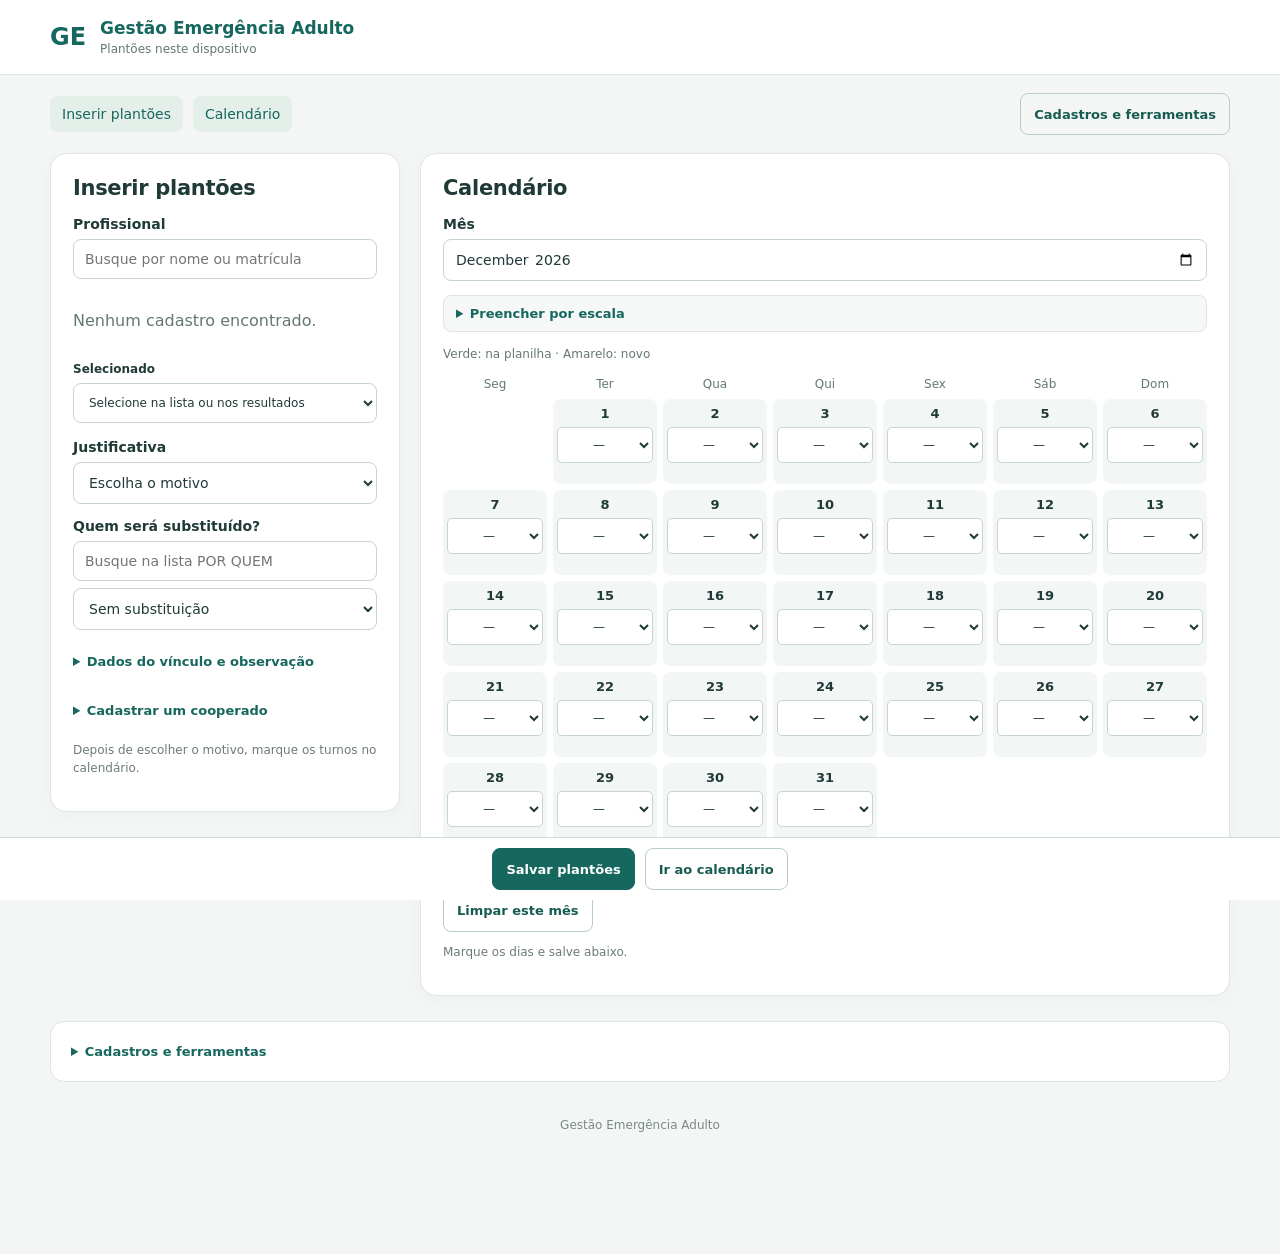
==== index.html @ 057c6323 "Aceita tabela de seis colunas na lista de remoção" ====
<!doctype html>
<html lang="pt-BR"><head><meta charset="utf-8"><meta name="viewport" content="width=device-width,initial-scale=1"><meta name="theme-color" content="#16675e"><title>Gestão Emergência Adulto</title><link rel="manifest" href="manifest.webmanifest"><link rel="icon" href="icon.svg"><link rel="stylesheet" href="style.css"><script defer src="monthly.js"></script><script defer src="professionals.js"></script><script defer src="calendar.js"></script><script defer src="replacements.js"></script><script defer src="schedules.js"></script><script defer src="removals.js"></script><script defer src="app.js"></script></head>
<body><header><div class="brand">GE<span>Gestão Emergência Adulto<small id="app-status">Plantões neste dispositivo</small></span></div><button id="install" hidden>Instalar</button></header><main><nav class="app-nav"><a href="#entry-panel">Inserir plantões</a><a href="#calendar-panel">Calendário</a><button id="open-tools" type="button">Cadastros e ferramentas</button></nav><form id="entry"><div class="workspace"><section class="card" id="entry-panel"><h1 id="form-title">Inserir plantões</h1><label>Profissional<input type="search" id="professional-search" placeholder="Busque por nome ou matrícula" autocomplete="off"></label><div id="professional-results" class="picker-results"></div><label class="selected-label">Selecionado<select id="professional" required><option value="">Escolha um profissional</option></select></label><p id="profile-summary" class="hint"></p><label>Justificativa<select id="reason" required><option value="">Escolha o motivo</option></select></label><label>Quem será substituído?<input id="replacement-search" type="search" placeholder="Busque na lista POR QUEM" autocomplete="off"><p id="replacement-native-status" class="hint"></p><select id="replacement" aria-label="Profissional substituído"><option value="">Sem substituição</option></select></label><details id="profile-details"><summary>Dados do vínculo e observação</summary><div class="metadata"><label>Matrícula<input id="registration" maxlength="30" placeholder="Opcional"></label><label>Cooperativa<select id="cooperative" required><option value="">Selecione</option><option>COOPEN</option><option>COOPISAUDE</option></select></label><label>Função<select id="category" required><option value="">Selecione</option><option value="ENFERMEIRO">Enfermeiro</option><option value="TÉCNICO DE ENFERMAGEM">Técnico de enfermagem</option></select></label></div><label>Observação<textarea id="notes" rows="2" maxlength="2000" placeholder="Opcional"></textarea></label></details><details><summary>Cadastrar um cooperado</summary><div class="inline"><input id="new-professional" aria-label="Nome do novo profissional" placeholder="Nome completo" maxlength="120"><button type="button" id="add-professional">Adicionar</button></div></details><p class="hint">Depois de escolher o motivo, marque os turnos no calendário.</p><button type="button" id="cancel" class="secondary" hidden>Cancelar edição</button></section><section class="card" id="calendar-panel"><h2>Calendário</h2><div id="calendar-connection" hidden><label>Aba da planilha<select id="shared-sheet"></select></label><button id="shared-load" type="button" class="secondary">Atualizar calendário</button><p id="calendar-sync" role="status"></p></div><label id="calendar-month-label">Mês<input id="calendar-month" type="month" required></label><details id="schedule-panel"><summary>Preencher por escala</summary><label>Padrão<select id="schedule-type"><optgroup label="Plantões de 12 horas"><option value="n12x36">N — 12×36, dias alternados</option><option value="mt12x36">MT — 12×36, dias alternados</option><option value="n1f2">N — 12×60, 1 noite e 2 folgas</option></optgroup><optgroup label="Plantões de 24 horas"><option value="shift24x48">24×48 — MTN a cada 3 dias</option><option value="shift24x72">24×72 — MTN a cada 4 dias</option></optgroup><optgroup label="Dias de trabalho e folga"><option value="cycle5x2">5×2 — cinco dias e duas folgas</option><option value="cycle6x1">6×1 — seis dias e uma folga</option><option value="cycle4x2">4×2 — quatro dias e duas folgas</option><option value="custom-cycle">Ciclo personalizado</option></optgroup><optgroup label="Semanas fixas e alternadas"><option value="mt-alternating">MT — Seg/Qua/Sex ↔ Ter/Qui</option><option value="weekly">Dias fixos da semana</option></optgroup></select></label><div class="month-filters"><label>Data inicial<input id="schedule-start" type="date"></label><label>Data final<input id="schedule-end" type="date"></label></div><label id="schedule-anchor-label">Data-base do ciclo<input id="schedule-anchor" type="date"></label><p class="hint">Use a mesma data-base nos meses seguintes para manter a sequência. Nos ciclos, ela marca um dia de trabalho; no MT alternado, define a semana 1 ou 2.</p><label id="schedule-phase-label" hidden>Semana da data-base<select id="schedule-phase"><option value="1">Semana 1 — Seg/Qua/Sex</option><option value="2">Semana 2 — Ter/Qui</option></select></label><div id="schedule-cycle-controls" class="month-filters" hidden><label>Dias de trabalho<input id="schedule-work-days" type="number" min="1" max="14" value="5"></label><label>Dias de folga<input id="schedule-rest-days" type="number" min="1" max="14" value="2"></label></div><div id="schedule-weekly" hidden><label>Turno<select id="schedule-shift"><option>M</option><option>T</option><option>MT</option><option>N</option><option>9C</option></select></label><fieldset id="schedule-weekdays" class="weekday-choices"><legend>Dias da semana</legend><label><input type="checkbox" name="schedule-weekday" value="1">Seg</label><label><input type="checkbox" name="schedule-weekday" value="2">Ter</label><label><input type="checkbox" name="schedule-weekday" value="3">Qua</label><label><input type="checkbox" name="schedule-weekday" value="4">Qui</label><label><input type="checkbox" name="schedule-weekday" value="5">Sex</label><label><input type="checkbox" name="schedule-weekday" value="6">Sáb</label><label><input type="checkbox" name="schedule-weekday" value="0">Dom</label></fieldset></div><button id="schedule-preview" type="button" class="secondary">Conferir escala</button><p id="schedule-summary" role="status"></p><div class="table-scroll"><table id="schedule-table"></table></div><button id="schedule-apply" type="button" class="primary" disabled>Aplicar seleções no calendário</button><p class="hint">A prévia não altera a planilha. Dias já preenchidos são preservados. Confira antes de enviar.</p></details><button id="send-pending" type="button" class="primary" hidden disabled>Enviar seleções do mês</button><p class="calendar-legend">Verde: na planilha · Amarelo: novo<span id="removal-legend" hidden> · Vermelho: selecionado para remoção</span></p><div class="calendar-week" aria-hidden="true"><span>Seg</span><span>Ter</span><span>Qua</span><span>Qui</span><span>Sex</span><span>Sáb</span><span>Dom</span></div><div id="calendar-grid" class="calendar-grid"></div><p id="calendar-count" class="hint"></p><button id="clear-calendar" type="button" class="secondary">Limpar seleções</button><p id="calendar-instruction" class="hint">Marque os dias e salve abaixo.</p><details id="removal-panel" hidden><summary>Remover plantões por lista</summary><p>Cole a tabela inteira, uma linha por plantão: <strong>DATA; NOME; SETOR; TURNO; FUNÇÃO; COOPERATIVA</strong>. A busca usa somente data, nome e turno. Também aceita NOME; DATA; TURNO.</p><label>Lista para remoção<textarea id="removal-text" rows="5" maxlength="1048576" placeholder="DATA&#9;NOME&#9;SETOR&#9;TURNO&#9;FUNÇÃO&#9;COOPERATIVA&#10;15/10/2026&#9;Nome do profissional&#9;Setor&#9;T&#9;Função&#9;Cooperativa"></textarea></label><p class="hint">Use datas completas para consultar outros meses. Datas sem ano usam o ano do calendário; apenas o dia usa o mês carregado. O turno precisa ser exatamente igual ao da célula: M não remove MT.</p><div class="tools"><label class="file-button">Abrir TXT/CSV<input id="removal-file" type="file" accept=".txt,.csv,.tsv,text/plain,text/csv" hidden></label><button id="removal-review" type="button" class="secondary">Conferir lista na planilha</button><button id="removal-execute" type="button" class="danger" disabled>Remover selecionados</button></div><p id="removal-summary" role="status" aria-live="polite">Confira a lista antes de remover.</p><div id="removal-results" class="removal-results"></div><p class="hint">Se houver mais de um registro com o mesmo nome, data e turno, escolha o vínculo e a justificativa na prévia. A remoção limpa somente as células dos plantões selecionados.</p></details><details id="remote-details" hidden><summary>Detalhes dos plantões existentes</summary><div id="shared-records"></div></details></section></div></form><details id="tools-panel" class="tools-panel"><summary>Cadastros e ferramentas</summary><details id="tool-history"><summary>Histórico de registros locais <span id="count" class="badge">0 registros</span></summary><input type="search" id="search" aria-label="Buscar no histórico" placeholder="Buscar profissional ou data"><div id="records"></div></details><details id="tool-cadastros"><summary>Importar cadastros</summary><section class="card bulk"><h2>Importar profissionais em lote</h2><p>Cole a lista copiada da planilha ou abra um arquivo TXT/CSV. Colunas: matrícula, nome, categoria e cooperativa.</p><label>Lista de profissionais<textarea id="bulk-text" rows="5" placeholder="MAT&#9;PROFISSIONAL DE ENFERMAGEM&#9;CATEGORIA&#9;COOPERATIVA"></textarea></label><div class="tools"><label class="file-button">Abrir TXT/CSV<input type="file" id="bulk-file" accept=".txt,.csv,.tsv,text/plain,text/csv" hidden></label><button id="bulk-review" class="secondary">Conferir lista</button><button id="bulk-import" class="primary" disabled>Importar cadastros novos</button></div><p id="bulk-summary" role="status"></p><p id="bulk-warning" class="hint"></p><div class="table-scroll"><table id="bulk-table"></table></div></section><section class="card bulk"><h2>Cadastro separado — POR QUEM</h2><p>Importe os nomes das pessoas substituídas, um por linha. Esta lista é independente dos cooperados acionados.</p><label>Nomes<textarea id="replacement-text" rows="5" placeholder="Um nome por linha"></textarea></label><div class="tools"><label class="file-button">Abrir lista TXT<input id="replacement-file" type="file" accept=".txt,text/plain" hidden></label><button id="replacement-review" class="secondary">Conferir nomes</button><button id="replacement-import" class="primary" disabled>Adicionar nomes à lista POR QUEM</button></div><p id="replacement-summary" role="status"></p><div class="table-scroll"><table id="replacement-table"></table></div></section></details><details id="tool-export"><summary>Copiar ou exportar registros locais</summary><section class="card monthly"><h2>Copiar para a planilha</h2><p>Escolha o mês e a função para gerar as linhas do bloco correspondente na planilha compartilhada.</p><div class="month-filters"><label>Mês<input type="month" id="month" required></label><label>Bloco<select id="month-category"><option value="ENFERMEIRO">Enfermeiros</option><option value="TÉCNICO DE ENFERMAGEM">Técnicos de enfermagem</option></select></label></div><p id="monthly-summary" class="hint"></p><p id="monthly-warning" role="alert"></p><div class="tools"><button id="copy-month" class="primary">Copiar linhas para colar</button><button id="download-month" class="secondary">Baixar planilha CSV</button></div><p class="hint">Na aba do mês, selecione a coluna A de uma linha vazia no bloco da função escolhida e cole. A cópia começa pela matrícula, sem cabeçalho, e termina nos dias: preserva as colunas CHD, CHN e CH. Não cole sobre registros existentes. As horas aparecem no CSV para conferência.</p><details><summary>Conferir grade mensal</summary><div class="table-scroll"><table id="monthly-table"></table></div></details><label id="copy-fallback-label" hidden>Copie manualmente o conteúdo abaixo<textarea id="copy-fallback" rows="6" readonly></textarea></label></section><button id="csv" type="button" class="secondary">Exportar lista simples CSV</button></details><details id="tool-backup"><summary>Backup e restauração</summary><p class="hint">Os cadastros locais ficam neste navegador. Faça backup para transferir entre dispositivos.</p><div class="tools"><button id="backup" type="button" class="secondary">Fazer backup</button><label class="file-button">Restaurar backup<input type="file" id="restore" accept="application/json,.json" hidden></label></div></details><details id="tool-connection"><summary>Configuração da conexão</summary><label>Usar<select id="calendar-mode"><option value="local">Registros deste dispositivo</option><option value="sheet" disabled>Planilha compartilhada</option></select></label><p id="shared-status">Para acessar a planilha, use a implantação Google Apps Script autorizada com sua conta.</p><details id="shared-help"><summary>Como conectar</summary><p>Veja as instruções da pasta google-apps-script no GitHub. Configure primeiro na cópia de teste, executando como o usuário que acessa.</p></details></details></details><footer>Gestão Emergência Adulto</footer></main><div class="action-dock"><button id="save-local" form="entry" type="submit" class="primary">Salvar plantões</button><button type="button" id="calendar-jump" class="secondary">Ir ao calendário</button></div><div id="message" role="status" aria-live="polite" hidden></div></body></html>
---- style.css ----
*{box-sizing:border-box}html{scroll-behavior:smooth;scroll-padding-top:80px}body{margin:0;background:#f3f6f5;color:#203a37;font-family:system-ui,-apple-system,Segoe UI,sans-serif;padding-bottom:82px}header{background:#fff;border-bottom:1px solid #dce5e2;padding:18px max(20px,calc((100% - 1180px)/2));display:flex;align-items:center;justify-content:space-between;gap:16px}.brand{display:flex;align-items:center;gap:14px;font-size:24px;font-weight:800;color:#16675e}.brand span{font-size:17px}.brand small{display:block;font-size:12px;font-weight:400;color:#647873;margin-top:4px}main{max-width:1220px;margin:auto;padding:18px 20px}.app-nav{display:flex;gap:10px;align-items:center;flex-wrap:wrap;margin-bottom:18px}.app-nav a{color:#16675e;text-decoration:none;font-size:14px;padding:10px 12px;border-radius:8px;background:#e4efea}.app-nav button{margin-left:auto;background:transparent}.workspace{display:grid;grid-template-columns:350px minmax(0,1fr);gap:20px;align-items:start}.card{background:#fff;padding:22px;border:1px solid #dde5e1;border-radius:16px;box-shadow:0 5px 20px #193d3008}h1,h2{font-size:21px;margin:0 0 16px;letter-spacing:-.3px}p{color:#647873;line-height:1.45}label{display:block;font-size:14px;font-weight:600;margin:14px 0}input,select,textarea{display:block;width:100%;font:inherit;font-weight:400;background:#fff;color:#203a37;padding:11px;border:1px solid #c7d5ce;border-radius:8px;margin-top:7px;min-width:0}input:focus,select:focus,textarea:focus,button:focus-visible,a:focus-visible{outline:3px solid #9cd6c7;outline-offset:2px}button,.file-button{font:inherit;font-size:13px;border:1px solid #b7cec5;border-radius:8px;padding:10px 13px;cursor:pointer;background:#eaf3ef;color:#175c50;font-weight:600;min-height:42px}button:hover,.file-button:hover{background:#dcece5}.primary{background:#16675e;color:#fff;border-color:#16675e}.primary:hover{background:#10544c}.secondary{background:#fff}button:disabled{opacity:.5;cursor:not-allowed}.inline,.tools{display:flex;gap:8px;align-items:center;flex-wrap:wrap}.inline input{flex:1;width:auto}.tools{margin:12px 0}.file-button{margin:0;display:inline-block}details{margin:14px 0;font-size:13px}summary{cursor:pointer;color:#16675e;padding:10px 0;font-weight:600}details[open]>summary{margin-bottom:8px}.hint{font-size:12px;color:#6d7b77;font-weight:400}.metadata,.month-filters{display:flex;gap:12px;flex-wrap:wrap}.metadata label,.month-filters label{flex:1;min-width:120px}.picker-results{display:grid;gap:5px;max-height:215px;overflow:auto}.picker-result{text-align:left;background:#fff;padding:8px 10px}.picker-result strong,.picker-result small{display:block}.picker-result small{font-size:11px;font-weight:400;color:#647873;margin-top:3px}.selected-label{font-size:12px}.selected-label select{font-size:12px}#profile-summary{margin:6px 0 16px}.calendar-grid,.calendar-week{display:grid;grid-template-columns:repeat(7,minmax(0,1fr));gap:6px}.calendar-week{text-align:center;font-size:12px;color:#647873;margin-bottom:8px}.calendar-day{background:#f2f6f4;border:1px solid transparent;border-radius:8px;min-width:0;min-height:85px}.calendar-day label{margin:0;padding:6px 3px;text-align:center;font-size:13px}.calendar-day select{padding:6px 0;font-size:12px;margin-top:6px;border-radius:5px;min-height:36px;text-align:center}.calendar-day.has-remote{border-color:#459b81;background:#e4f3ea}.calendar-day.filled{background:#fff5d8;border-color:#d4b454}.remote-shift{display:block;width:100%;padding:4px 0;min-height:30px;border:0;background:#16675e;color:#fff;font-size:12px;margin:2px 0}.remote-shift:hover{background:#10544c}.calendar-insert{width:100%;font-size:11px;padding:4px 0;min-height:30px;background:#fff5d8;border-color:#d4b454}.calendar-legend{font-size:12px;margin:10px 0 14px}#calendar-connection{display:grid;grid-template-columns:1fr auto;gap:0 12px;align-items:center;border-bottom:1px solid #e0e9e4;margin-bottom:12px}#calendar-connection label{margin:0 0 10px}#calendar-sync{grid-column:1/-1;font-size:12px;line-height:1.4;margin-top:0}.tools-panel{margin-top:25px;background:#fff;padding:12px 20px;border:1px solid #dde5e1;border-radius:14px}.tools-panel>details{border-top:1px solid #e0e9e4;padding-top:5px}.tools-panel .card{box-shadow:none;margin:15px 0}.badge{font-size:11px;background:#eaf3ef;border-radius:30px;padding:4px 8px}.table-scroll{overflow:auto;max-height:400px}table{border-collapse:collapse;font-size:12px;white-space:nowrap}th,td{border:1px solid #dce5e2;padding:8px}th{background:#eaf3ef;position:sticky;top:0}#monthly-warning{color:#9b4527}.record{border-top:1px solid #e2e9e5;padding:14px 0}.record h3{font-size:15px;margin:0 0 8px}.record p{font-size:12px;margin:8px 0;overflow-wrap:anywhere;white-space:pre-wrap}.tags,.actions{display:flex;gap:6px;flex-wrap:wrap}.actions{margin-top:10px}.tag{font-size:12px;background:#eef4f1;padding:5px 8px;border-radius:5px}.empty{padding:25px;color:#6d7b77}.section-head{display:flex;justify-content:space-between;gap:8px}.action-dock{position:fixed;bottom:0;left:0;right:0;z-index:6;background:#fff;border-top:1px solid #cbded7;display:flex;justify-content:center;align-items:center;gap:10px;padding:10px 15px calc(10px + env(safe-area-inset-bottom))}footer{text-align:center;color:#7a8984;font-size:12px;padding:22px 0}#message{position:fixed;bottom:90px;left:50%;transform:translateX(-50%);background:#203a37;color:#fff;padding:14px 20px;border-radius:10px;max-width:90%;z-index:8}[hidden]{display:none!important}@media(max-width:850px){.workspace{grid-template-columns:1fr}.card{padding:18px}main{padding:14px 12px}.brand span{font-size:14px}header{padding:15px}.app-nav{gap:6px}.app-nav a,.app-nav button{font-size:12px;padding:8px}.app-nav button{margin-left:0}.calendar-grid,.calendar-week{gap:3px}.calendar-day{min-height:72px}.calendar-day label{padding:5px 1px;font-size:12px}.calendar-day select{font-size:11px}#calendar-connection{gap:0 6px}#calendar-connection button{font-size:12px;padding:9px}.tools-panel{padding:10px 14px}}

#schedule-panel{background:#f5f8f6;padding:0 12px;border:1px solid #dce5e2;border-radius:8px}.weekday-choices{display:flex;gap:10px;flex-wrap:wrap;border:0;padding:0}.weekday-choices label{display:flex;align-items:center;gap:5px;font-size:12px;margin:6px 0}.weekday-choices input{width:auto;margin:0}#send-pending{margin-bottom:12px}#replacement-native-status{margin:4px 0;font-size:11px}
#removal-panel{border-top:1px solid #e0e9e4;padding-top:4px}.danger{background:#a52c36;border-color:#a52c36;color:#fff}.danger:hover{background:#88212b}.remote-shift.pending-removal{background:#a52c36;outline:2px solid #edb5ba;outline-offset:-2px}.removal-results{max-height:480px;overflow:auto}.removal-item{padding:12px 0;border-top:1px solid #e0e9e4}.removal-item>strong{display:block;overflow-wrap:anywhere}.removal-item p{font-size:12px;margin:6px 0}.removal-candidate{display:flex;gap:8px;align-items:center;padding:8px;border:1px solid #dce5e2;border-radius:8px;margin:8px 0;background:#fafcfb}.removal-candidate label{display:flex;gap:10px;align-items:flex-start;flex:1;margin:0;min-width:0;font-weight:400}.removal-candidate input[type="checkbox"]{appearance:auto;-webkit-appearance:checkbox;display:block;width:24px;height:24px;min-width:24px;min-height:24px;flex:0 0 24px;padding:0;border:initial;border-radius:0;background:initial;margin:2px 0;accent-color:#a52c36}.removal-choice{display:block;color:#a52c36;font-size:13px;margin-bottom:6px;text-decoration:underline;text-underline-offset:3px}.removal-candidate span{min-width:0;overflow-wrap:anywhere}.removal-candidate small{display:block;font-size:12px;line-height:1.5}.removal-candidate button{flex-shrink:0;padding:8px;font-size:11px}@media(max-width:500px){.removal-candidate{flex-wrap:wrap}.removal-candidate label{flex-basis:100%}.removal-candidate button{margin-left:30px}}
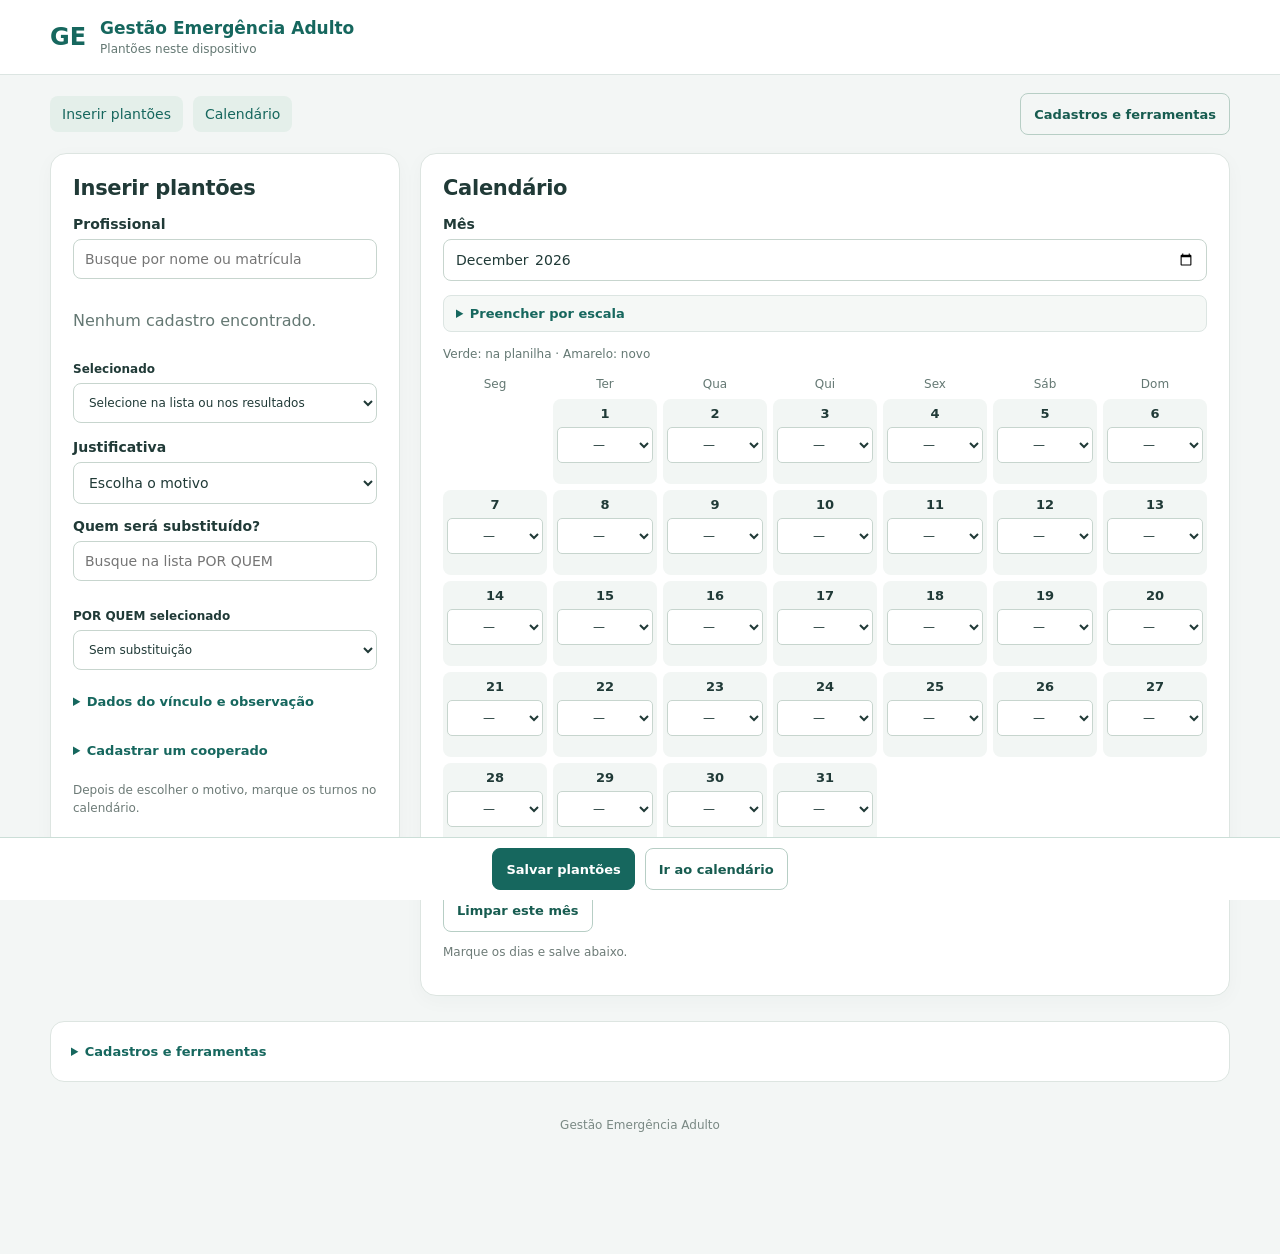
==== commit 83a06606: "Permite alterar turnos existentes e sugere nomes na busca POR QUEM" ====
--- a/index.html
+++ b/index.html
@@ -1,3 +1,3 @@
 <!doctype html>
 <html lang="pt-BR"><head><meta charset="utf-8"><meta name="viewport" content="width=device-width,initial-scale=1"><meta name="theme-color" content="#16675e"><title>Gestão Emergência Adulto</title><link rel="manifest" href="manifest.webmanifest"><link rel="icon" href="icon.svg"><link rel="stylesheet" href="style.css"><script defer src="monthly.js"></script><script defer src="professionals.js"></script><script defer src="calendar.js"></script><script defer src="replacements.js"></script><script defer src="schedules.js"></script><script defer src="removals.js"></script><script defer src="app.js"></script></head>
-<body><header><div class="brand">GE<span>Gestão Emergência Adulto<small id="app-status">Plantões neste dispositivo</small></span></div><button id="install" hidden>Instalar</button></header><main><nav class="app-nav"><a href="#entry-panel">Inserir plantões</a><a href="#calendar-panel">Calendário</a><button id="open-tools" type="button">Cadastros e ferramentas</button></nav><form id="entry"><div class="workspace"><section class="card" id="entry-panel"><h1 id="form-title">Inserir plantões</h1><label>Profissional<input type="search" id="professional-search" placeholder="Busque por nome ou matrícula" autocomplete="off"></label><div id="professional-results" class="picker-results"></div><label class="selected-label">Selecionado<select id="professional" required><option value="">Escolha um profissional</option></select></label><p id="profile-summary" class="hint"></p><label>Justificativa<select id="reason" required><option value="">Escolha o motivo</option></select></label><label>Quem será substituído?<input id="replacement-search" type="search" placeholder="Busque na lista POR QUEM" autocomplete="off"><p id="replacement-native-status" class="hint"></p><select id="replacement" aria-label="Profissional substituído"><option value="">Sem substituição</option></select></label><details id="profile-details"><summary>Dados do vínculo e observação</summary><div class="metadata"><label>Matrícula<input id="registration" maxlength="30" placeholder="Opcional"></label><label>Cooperativa<select id="cooperative" required><option value="">Selecione</option><option>COOPEN</option><option>COOPISAUDE</option></select></label><label>Função<select id="category" required><option value="">Selecione</option><option value="ENFERMEIRO">Enfermeiro</option><option value="TÉCNICO DE ENFERMAGEM">Técnico de enfermagem</option></select></label></div><label>Observação<textarea id="notes" rows="2" maxlength="2000" placeholder="Opcional"></textarea></label></details><details><summary>Cadastrar um cooperado</summary><div class="inline"><input id="new-professional" aria-label="Nome do novo profissional" placeholder="Nome completo" maxlength="120"><button type="button" id="add-professional">Adicionar</button></div></details><p class="hint">Depois de escolher o motivo, marque os turnos no calendário.</p><button type="button" id="cancel" class="secondary" hidden>Cancelar edição</button></section><section class="card" id="calendar-panel"><h2>Calendário</h2><div id="calendar-connection" hidden><label>Aba da planilha<select id="shared-sheet"></select></label><button id="shared-load" type="button" class="secondary">Atualizar calendário</button><p id="calendar-sync" role="status"></p></div><label id="calendar-month-label">Mês<input id="calendar-month" type="month" required></label><details id="schedule-panel"><summary>Preencher por escala</summary><label>Padrão<select id="schedule-type"><optgroup label="Plantões de 12 horas"><option value="n12x36">N — 12×36, dias alternados</option><option value="mt12x36">MT — 12×36, dias alternados</option><option value="n1f2">N — 12×60, 1 noite e 2 folgas</option></optgroup><optgroup label="Plantões de 24 horas"><option value="shift24x48">24×48 — MTN a cada 3 dias</option><option value="shift24x72">24×72 — MTN a cada 4 dias</option></optgroup><optgroup label="Dias de trabalho e folga"><option value="cycle5x2">5×2 — cinco dias e duas folgas</option><option value="cycle6x1">6×1 — seis dias e uma folga</option><option value="cycle4x2">4×2 — quatro dias e duas folgas</option><option value="custom-cycle">Ciclo personalizado</option></optgroup><optgroup label="Semanas fixas e alternadas"><option value="mt-alternating">MT — Seg/Qua/Sex ↔ Ter/Qui</option><option value="weekly">Dias fixos da semana</option></optgroup></select></label><div class="month-filters"><label>Data inicial<input id="schedule-start" type="date"></label><label>Data final<input id="schedule-end" type="date"></label></div><label id="schedule-anchor-label">Data-base do ciclo<input id="schedule-anchor" type="date"></label><p class="hint">Use a mesma data-base nos meses seguintes para manter a sequência. Nos ciclos, ela marca um dia de trabalho; no MT alternado, define a semana 1 ou 2.</p><label id="schedule-phase-label" hidden>Semana da data-base<select id="schedule-phase"><option value="1">Semana 1 — Seg/Qua/Sex</option><option value="2">Semana 2 — Ter/Qui</option></select></label><div id="schedule-cycle-controls" class="month-filters" hidden><label>Dias de trabalho<input id="schedule-work-days" type="number" min="1" max="14" value="5"></label><label>Dias de folga<input id="schedule-rest-days" type="number" min="1" max="14" value="2"></label></div><div id="schedule-weekly" hidden><label>Turno<select id="schedule-shift"><option>M</option><option>T</option><option>MT</option><option>N</option><option>9C</option></select></label><fieldset id="schedule-weekdays" class="weekday-choices"><legend>Dias da semana</legend><label><input type="checkbox" name="schedule-weekday" value="1">Seg</label><label><input type="checkbox" name="schedule-weekday" value="2">Ter</label><label><input type="checkbox" name="schedule-weekday" value="3">Qua</label><label><input type="checkbox" name="schedule-weekday" value="4">Qui</label><label><input type="checkbox" name="schedule-weekday" value="5">Sex</label><label><input type="checkbox" name="schedule-weekday" value="6">Sáb</label><label><input type="checkbox" name="schedule-weekday" value="0">Dom</label></fieldset></div><button id="schedule-preview" type="button" class="secondary">Conferir escala</button><p id="schedule-summary" role="status"></p><div class="table-scroll"><table id="schedule-table"></table></div><button id="schedule-apply" type="button" class="primary" disabled>Aplicar seleções no calendário</button><p class="hint">A prévia não altera a planilha. Dias já preenchidos são preservados. Confira antes de enviar.</p></details><button id="send-pending" type="button" class="primary" hidden disabled>Enviar seleções do mês</button><p class="calendar-legend">Verde: na planilha · Amarelo: novo<span id="removal-legend" hidden> · Vermelho: selecionado para remoção</span></p><div class="calendar-week" aria-hidden="true"><span>Seg</span><span>Ter</span><span>Qua</span><span>Qui</span><span>Sex</span><span>Sáb</span><span>Dom</span></div><div id="calendar-grid" class="calendar-grid"></div><p id="calendar-count" class="hint"></p><button id="clear-calendar" type="button" class="secondary">Limpar seleções</button><p id="calendar-instruction" class="hint">Marque os dias e salve abaixo.</p><details id="removal-panel" hidden><summary>Remover plantões por lista</summary><p>Cole a tabela inteira, uma linha por plantão: <strong>DATA; NOME; SETOR; TURNO; FUNÇÃO; COOPERATIVA</strong>. A busca usa somente data, nome e turno. Também aceita NOME; DATA; TURNO.</p><label>Lista para remoção<textarea id="removal-text" rows="5" maxlength="1048576" placeholder="DATA&#9;NOME&#9;SETOR&#9;TURNO&#9;FUNÇÃO&#9;COOPERATIVA&#10;15/10/2026&#9;Nome do profissional&#9;Setor&#9;T&#9;Função&#9;Cooperativa"></textarea></label><p class="hint">Use datas completas para consultar outros meses. Datas sem ano usam o ano do calendário; apenas o dia usa o mês carregado. O turno precisa ser exatamente igual ao da célula: M não remove MT.</p><div class="tools"><label class="file-button">Abrir TXT/CSV<input id="removal-file" type="file" accept=".txt,.csv,.tsv,text/plain,text/csv" hidden></label><button id="removal-review" type="button" class="secondary">Conferir lista na planilha</button><button id="removal-execute" type="button" class="danger" disabled>Remover selecionados</button></div><p id="removal-summary" role="status" aria-live="polite">Confira a lista antes de remover.</p><div id="removal-results" class="removal-results"></div><p class="hint">Se houver mais de um registro com o mesmo nome, data e turno, escolha o vínculo e a justificativa na prévia. A remoção limpa somente as células dos plantões selecionados.</p></details><details id="remote-details" hidden><summary>Detalhes dos plantões existentes</summary><div id="shared-records"></div></details></section></div></form><details id="tools-panel" class="tools-panel"><summary>Cadastros e ferramentas</summary><details id="tool-history"><summary>Histórico de registros locais <span id="count" class="badge">0 registros</span></summary><input type="search" id="search" aria-label="Buscar no histórico" placeholder="Buscar profissional ou data"><div id="records"></div></details><details id="tool-cadastros"><summary>Importar cadastros</summary><section class="card bulk"><h2>Importar profissionais em lote</h2><p>Cole a lista copiada da planilha ou abra um arquivo TXT/CSV. Colunas: matrícula, nome, categoria e cooperativa.</p><label>Lista de profissionais<textarea id="bulk-text" rows="5" placeholder="MAT&#9;PROFISSIONAL DE ENFERMAGEM&#9;CATEGORIA&#9;COOPERATIVA"></textarea></label><div class="tools"><label class="file-button">Abrir TXT/CSV<input type="file" id="bulk-file" accept=".txt,.csv,.tsv,text/plain,text/csv" hidden></label><button id="bulk-review" class="secondary">Conferir lista</button><button id="bulk-import" class="primary" disabled>Importar cadastros novos</button></div><p id="bulk-summary" role="status"></p><p id="bulk-warning" class="hint"></p><div class="table-scroll"><table id="bulk-table"></table></div></section><section class="card bulk"><h2>Cadastro separado — POR QUEM</h2><p>Importe os nomes das pessoas substituídas, um por linha. Esta lista é independente dos cooperados acionados.</p><label>Nomes<textarea id="replacement-text" rows="5" placeholder="Um nome por linha"></textarea></label><div class="tools"><label class="file-button">Abrir lista TXT<input id="replacement-file" type="file" accept=".txt,text/plain" hidden></label><button id="replacement-review" class="secondary">Conferir nomes</button><button id="replacement-import" class="primary" disabled>Adicionar nomes à lista POR QUEM</button></div><p id="replacement-summary" role="status"></p><div class="table-scroll"><table id="replacement-table"></table></div></section></details><details id="tool-export"><summary>Copiar ou exportar registros locais</summary><section class="card monthly"><h2>Copiar para a planilha</h2><p>Escolha o mês e a função para gerar as linhas do bloco correspondente na planilha compartilhada.</p><div class="month-filters"><label>Mês<input type="month" id="month" required></label><label>Bloco<select id="month-category"><option value="ENFERMEIRO">Enfermeiros</option><option value="TÉCNICO DE ENFERMAGEM">Técnicos de enfermagem</option></select></label></div><p id="monthly-summary" class="hint"></p><p id="monthly-warning" role="alert"></p><div class="tools"><button id="copy-month" class="primary">Copiar linhas para colar</button><button id="download-month" class="secondary">Baixar planilha CSV</button></div><p class="hint">Na aba do mês, selecione a coluna A de uma linha vazia no bloco da função escolhida e cole. A cópia começa pela matrícula, sem cabeçalho, e termina nos dias: preserva as colunas CHD, CHN e CH. Não cole sobre registros existentes. As horas aparecem no CSV para conferência.</p><details><summary>Conferir grade mensal</summary><div class="table-scroll"><table id="monthly-table"></table></div></details><label id="copy-fallback-label" hidden>Copie manualmente o conteúdo abaixo<textarea id="copy-fallback" rows="6" readonly></textarea></label></section><button id="csv" type="button" class="secondary">Exportar lista simples CSV</button></details><details id="tool-backup"><summary>Backup e restauração</summary><p class="hint">Os cadastros locais ficam neste navegador. Faça backup para transferir entre dispositivos.</p><div class="tools"><button id="backup" type="button" class="secondary">Fazer backup</button><label class="file-button">Restaurar backup<input type="file" id="restore" accept="application/json,.json" hidden></label></div></details><details id="tool-connection"><summary>Configuração da conexão</summary><label>Usar<select id="calendar-mode"><option value="local">Registros deste dispositivo</option><option value="sheet" disabled>Planilha compartilhada</option></select></label><p id="shared-status">Para acessar a planilha, use a implantação Google Apps Script autorizada com sua conta.</p><details id="shared-help"><summary>Como conectar</summary><p>Veja as instruções da pasta google-apps-script no GitHub. Configure primeiro na cópia de teste, executando como o usuário que acessa.</p></details></details></details><footer>Gestão Emergência Adulto</footer></main><div class="action-dock"><button id="save-local" form="entry" type="submit" class="primary">Salvar plantões</button><button type="button" id="calendar-jump" class="secondary">Ir ao calendário</button></div><div id="message" role="status" aria-live="polite" hidden></div></body></html>+<body><header><div class="brand">GE<span>Gestão Emergência Adulto<small id="app-status">Plantões neste dispositivo</small></span></div><button id="install" hidden>Instalar</button></header><main><nav class="app-nav"><a href="#entry-panel">Inserir plantões</a><a href="#calendar-panel">Calendário</a><button id="open-tools" type="button">Cadastros e ferramentas</button></nav><form id="entry"><div class="workspace"><section class="card" id="entry-panel"><h1 id="form-title">Inserir plantões</h1><label>Profissional<input type="search" id="professional-search" placeholder="Busque por nome ou matrícula" autocomplete="off"></label><div id="professional-results" class="picker-results"></div><label class="selected-label">Selecionado<select id="professional" required><option value="">Escolha um profissional</option></select></label><p id="profile-summary" class="hint"></p><label>Justificativa<select id="reason" required><option value="">Escolha o motivo</option></select></label><label for="replacement-search">Quem será substituído?<input id="replacement-search" type="search" placeholder="Busque na lista POR QUEM" autocomplete="off" aria-controls="replacement-results"></label><div id="replacement-results" class="picker-results" aria-live="polite"></div><p id="replacement-native-status" class="hint"></p><label class="selected-label">POR QUEM selecionado<select id="replacement" aria-label="Profissional substituído"><option value="">Sem substituição</option></select></label><details id="profile-details"><summary>Dados do vínculo e observação</summary><div class="metadata"><label>Matrícula<input id="registration" maxlength="30" placeholder="Opcional"></label><label>Cooperativa<select id="cooperative" required><option value="">Selecione</option><option>COOPEN</option><option>COOPISAUDE</option></select></label><label>Função<select id="category" required><option value="">Selecione</option><option value="ENFERMEIRO">Enfermeiro</option><option value="TÉCNICO DE ENFERMAGEM">Técnico de enfermagem</option></select></label></div><label>Observação<textarea id="notes" rows="2" maxlength="2000" placeholder="Opcional"></textarea></label></details><details><summary>Cadastrar um cooperado</summary><div class="inline"><input id="new-professional" aria-label="Nome do novo profissional" placeholder="Nome completo" maxlength="120"><button type="button" id="add-professional">Adicionar</button></div></details><p class="hint">Depois de escolher o motivo, marque os turnos no calendário.</p><button type="button" id="cancel" class="secondary" hidden>Cancelar edição</button></section><section class="card" id="calendar-panel"><h2>Calendário</h2><div id="calendar-connection" hidden><label>Mês / aba da planilha<select id="shared-sheet"></select></label><button id="shared-load" type="button" class="secondary">Atualizar calendário</button><p id="calendar-sync" role="status"></p><div class="monthly-cooperators"><label>Buscar cooperado no mês<input id="monthly-professional-search" type="search" placeholder="Digite o nome" autocomplete="off"></label><label>Cooperados com plantões no mês<select id="monthly-professional"><option value="">Carregue o mês primeiro</option></select></label><p id="monthly-professional-summary" class="hint" role="status"></p></div></div><label id="calendar-month-label">Mês<input id="calendar-month" type="month" required></label><details id="schedule-panel"><summary>Preencher por escala</summary><label>Padrão<select id="schedule-type"><optgroup label="Plantões de 12 horas"><option value="n12x36">N — 12×36, dias alternados</option><option value="mt12x36">MT — 12×36, dias alternados</option><option value="n1f2">N — 12×60, 1 noite e 2 folgas</option></optgroup><optgroup label="Plantões de 24 horas"><option value="shift24x48">24×48 — MTN a cada 3 dias</option><option value="shift24x72">24×72 — MTN a cada 4 dias</option></optgroup><optgroup label="Dias de trabalho e folga"><option value="cycle5x2">5×2 — cinco dias e duas folgas</option><option value="cycle6x1">6×1 — seis dias e uma folga</option><option value="cycle4x2">4×2 — quatro dias e duas folgas</option><option value="custom-cycle">Ciclo personalizado</option></optgroup><optgroup label="Semanas fixas e alternadas"><option value="mt-alternating">MT — Seg/Qua/Sex ↔ Ter/Qui</option><option value="weekly">Dias fixos da semana</option></optgroup></select></label><div class="month-filters"><label>Data inicial<input id="schedule-start" type="date"></label><label>Data final<input id="schedule-end" type="date"></label></div><label id="schedule-anchor-label">Data-base do ciclo<input id="schedule-anchor" type="date"></label><p class="hint">Use a mesma data-base nos meses seguintes para manter a sequência. Nos ciclos, ela marca um dia de trabalho; no MT alternado, define a semana 1 ou 2.</p><label id="schedule-phase-label" hidden>Semana da data-base<select id="schedule-phase"><option value="1">Semana 1 — Seg/Qua/Sex</option><option value="2">Semana 2 — Ter/Qui</option></select></label><div id="schedule-cycle-controls" class="month-filters" hidden><label>Dias de trabalho<input id="schedule-work-days" type="number" min="1" max="14" value="5"></label><label>Dias de folga<input id="schedule-rest-days" type="number" min="1" max="14" value="2"></label></div><div id="schedule-weekly" hidden><label>Turno<select id="schedule-shift"><option>M</option><option>T</option><option>MT</option><option>N</option><option>9C</option></select></label><fieldset id="schedule-weekdays" class="weekday-choices"><legend>Dias da semana</legend><label><input type="checkbox" name="schedule-weekday" value="1">Seg</label><label><input type="checkbox" name="schedule-weekday" value="2">Ter</label><label><input type="checkbox" name="schedule-weekday" value="3">Qua</label><label><input type="checkbox" name="schedule-weekday" value="4">Qui</label><label><input type="checkbox" name="schedule-weekday" value="5">Sex</label><label><input type="checkbox" name="schedule-weekday" value="6">Sáb</label><label><input type="checkbox" name="schedule-weekday" value="0">Dom</label></fieldset></div><button id="schedule-preview" type="button" class="secondary">Conferir escala</button><p id="schedule-summary" role="status"></p><div class="table-scroll"><table id="schedule-table"></table></div><button id="schedule-apply" type="button" class="primary" disabled>Aplicar seleções no calendário</button><p class="hint">A prévia não altera a planilha. Dias já preenchidos são preservados. Confira antes de enviar.</p></details><button id="send-pending" type="button" class="primary" hidden disabled>Enviar seleções do mês</button><p class="calendar-legend">Verde: na planilha · Amarelo: novo<span id="removal-legend" hidden> · Vermelho: selecionado para remoção</span></p><div class="calendar-week" aria-hidden="true"><span>Seg</span><span>Ter</span><span>Qua</span><span>Qui</span><span>Sex</span><span>Sáb</span><span>Dom</span></div><div id="calendar-grid" class="calendar-grid"></div><p id="calendar-count" class="hint"></p><button id="clear-calendar" type="button" class="secondary">Limpar seleções</button><p id="calendar-instruction" class="hint">Marque os dias e salve abaixo.</p><details id="remote-details" hidden open><summary id="remote-details-summary">Plantões e justificativas do cooperado</summary><div id="shared-records"></div></details><details id="removal-panel" hidden><summary>Remover plantões por lista</summary><p>Cole a tabela inteira de <strong>seis ou oito colunas</strong>, ou NOME; DATA; TURNO. A leitura identifica data, nome e turno; títulos e cabeçalhos são ignorados.</p><label>Lista para remoção<textarea id="removal-text" rows="5" maxlength="1048576" placeholder="DATA&#9;NOME&#9;SETOR&#9;TURNO&#9;FUNÇÃO&#9;COOPERATIVA&#10;15/10/2026&#9;Nome do profissional&#9;Setor&#9;T&#9;Função&#9;Cooperativa"></textarea></label><p class="hint">Use datas completas para consultar outros meses. Datas sem ano usam o ano do calendário; apenas o dia usa o mês carregado. O turno precisa ser exatamente igual ao da célula: M não remove MT.</p><div class="tools"><label class="file-button">Abrir TXT/CSV<input id="removal-file" type="file" accept=".txt,.csv,.tsv,text/plain,text/csv" hidden></label><button id="removal-review" type="button" class="secondary">Conferir lista na planilha</button><button id="removal-execute" type="button" class="danger" disabled>Remover selecionados</button></div><p id="removal-summary" role="status" aria-live="polite">Confira a lista antes de remover.</p><div id="removal-results" class="removal-results"></div><p class="hint">Se houver mais de um registro com o mesmo nome, data e turno, escolha o vínculo e a justificativa na prévia. A remoção limpa somente as células dos plantões selecionados.</p></details></section></div></form><details id="tools-panel" class="tools-panel"><summary>Cadastros e ferramentas</summary><details id="tool-history"><summary>Histórico de registros locais <span id="count" class="badge">0 registros</span></summary><input type="search" id="search" aria-label="Buscar no histórico" placeholder="Buscar profissional ou data"><div id="records"></div></details><details id="tool-cadastros"><summary>Importar cadastros</summary><section class="card bulk"><h2>Importar profissionais em lote</h2><p>Cole a lista copiada da planilha ou abra um arquivo TXT/CSV. Colunas: matrícula, nome, categoria e cooperativa.</p><label>Lista de profissionais<textarea id="bulk-text" rows="5" placeholder="MAT&#9;PROFISSIONAL DE ENFERMAGEM&#9;CATEGORIA&#9;COOPERATIVA"></textarea></label><div class="tools"><label class="file-button">Abrir TXT/CSV<input type="file" id="bulk-file" accept=".txt,.csv,.tsv,text/plain,text/csv" hidden></label><button id="bulk-review" class="secondary">Conferir lista</button><button id="bulk-import" class="primary" disabled>Importar cadastros novos</button></div><p id="bulk-summary" role="status"></p><p id="bulk-warning" class="hint"></p><div class="table-scroll"><table id="bulk-table"></table></div></section><section class="card bulk"><h2>Cadastro separado — POR QUEM</h2><p>Importe os nomes das pessoas substituídas, um por linha. Esta lista é independente dos cooperados acionados.</p><label>Nomes<textarea id="replacement-text" rows="5" placeholder="Um nome por linha"></textarea></label><div class="tools"><label class="file-button">Abrir lista TXT<input id="replacement-file" type="file" accept=".txt,text/plain" hidden></label><button id="replacement-review" class="secondary">Conferir nomes</button><button id="replacement-import" class="primary" disabled>Adicionar nomes à lista POR QUEM</button></div><p id="replacement-summary" role="status"></p><div class="table-scroll"><table id="replacement-table"></table></div></section></details><details id="tool-export"><summary>Copiar ou exportar registros locais</summary><section class="card monthly"><h2>Copiar para a planilha</h2><p>Escolha o mês e a função para gerar as linhas do bloco correspondente na planilha compartilhada.</p><div class="month-filters"><label>Mês<input type="month" id="month" required></label><label>Bloco<select id="month-category"><option value="ENFERMEIRO">Enfermeiros</option><option value="TÉCNICO DE ENFERMAGEM">Técnicos de enfermagem</option></select></label></div><p id="monthly-summary" class="hint"></p><p id="monthly-warning" role="alert"></p><div class="tools"><button id="copy-month" class="primary">Copiar linhas para colar</button><button id="download-month" class="secondary">Baixar planilha CSV</button></div><p class="hint">Na aba do mês, selecione a coluna A de uma linha vazia no bloco da função escolhida e cole. A cópia começa pela matrícula, sem cabeçalho, e termina nos dias: preserva as colunas CHD, CHN e CH. Não cole sobre registros existentes. As horas aparecem no CSV para conferência.</p><details><summary>Conferir grade mensal</summary><div class="table-scroll"><table id="monthly-table"></table></div></details><label id="copy-fallback-label" hidden>Copie manualmente o conteúdo abaixo<textarea id="copy-fallback" rows="6" readonly></textarea></label></section><button id="csv" type="button" class="secondary">Exportar lista simples CSV</button></details><details id="tool-backup"><summary>Backup e restauração</summary><p class="hint">Os cadastros locais ficam neste navegador. Faça backup para transferir entre dispositivos.</p><div class="tools"><button id="backup" type="button" class="secondary">Fazer backup</button><label class="file-button">Restaurar backup<input type="file" id="restore" accept="application/json,.json" hidden></label></div></details><details id="tool-connection"><summary>Configuração da conexão</summary><label>Usar<select id="calendar-mode"><option value="local">Registros deste dispositivo</option><option value="sheet" disabled>Planilha compartilhada</option></select></label><p id="shared-status">Para acessar a planilha, use a implantação Google Apps Script autorizada com sua conta.</p><details id="shared-help"><summary>Como conectar</summary><p>Veja as instruções da pasta google-apps-script no GitHub. Configure primeiro na cópia de teste, executando como o usuário que acessa.</p></details></details></details><footer>Gestão Emergência Adulto</footer></main><div class="action-dock"><button id="save-local" form="entry" type="submit" class="primary">Salvar plantões</button><button type="button" id="calendar-jump" class="secondary">Ir ao calendário</button></div><dialog id="shift-editor" aria-labelledby="shift-editor-title"><form id="shift-editor-form"><h2 id="shift-editor-title">Alterar turno existente</h2><p id="shift-editor-record"></p><p id="shift-editor-reason"></p><p id="shift-editor-replacement"></p><p id="shift-editor-link" class="hint"></p><label>Novo turno<select id="shift-editor-code" required></select></label><p class="hint">A alteração preserva a justificativa, o POR QUEM e os dados do vínculo.</p><div class="tools"><button id="shift-editor-save" type="submit" class="primary">Salvar alteração</button><button id="shift-editor-cancel" type="button" class="secondary">Cancelar</button><button id="shift-editor-delete" type="button" class="danger">Excluir plantão</button></div></form></dialog><div id="message" role="status" aria-live="polite" hidden></div></body></html>
--- a/style.css
+++ b/style.css
@@ -2,3 +2,7 @@
 
 #schedule-panel{background:#f5f8f6;padding:0 12px;border:1px solid #dce5e2;border-radius:8px}.weekday-choices{display:flex;gap:10px;flex-wrap:wrap;border:0;padding:0}.weekday-choices label{display:flex;align-items:center;gap:5px;font-size:12px;margin:6px 0}.weekday-choices input{width:auto;margin:0}#send-pending{margin-bottom:12px}#replacement-native-status{margin:4px 0;font-size:11px}
 #removal-panel{border-top:1px solid #e0e9e4;padding-top:4px}.danger{background:#a52c36;border-color:#a52c36;color:#fff}.danger:hover{background:#88212b}.remote-shift.pending-removal{background:#a52c36;outline:2px solid #edb5ba;outline-offset:-2px}.removal-results{max-height:480px;overflow:auto}.removal-item{padding:12px 0;border-top:1px solid #e0e9e4}.removal-item>strong{display:block;overflow-wrap:anywhere}.removal-item p{font-size:12px;margin:6px 0}.removal-candidate{display:flex;gap:8px;align-items:center;padding:8px;border:1px solid #dce5e2;border-radius:8px;margin:8px 0;background:#fafcfb}.removal-candidate label{display:flex;gap:10px;align-items:flex-start;flex:1;margin:0;min-width:0;font-weight:400}.removal-candidate input[type="checkbox"]{appearance:auto;-webkit-appearance:checkbox;display:block;width:24px;height:24px;min-width:24px;min-height:24px;flex:0 0 24px;padding:0;border:initial;border-radius:0;background:initial;margin:2px 0;accent-color:#a52c36}.removal-choice{display:block;color:#a52c36;font-size:13px;margin-bottom:6px;text-decoration:underline;text-underline-offset:3px}.removal-candidate span{min-width:0;overflow-wrap:anywhere}.removal-candidate small{display:block;font-size:12px;line-height:1.5}.removal-candidate button{flex-shrink:0;padding:8px;font-size:11px}@media(max-width:500px){.removal-candidate{flex-wrap:wrap}.removal-candidate label{flex-basis:100%}.removal-candidate button{margin-left:30px}}
+
+.monthly-cooperators{grid-column:1/-1;border-top:1px solid #e0e9e4;padding-top:4px}.monthly-cooperators label{margin:10px 0}#shared-records{max-height:420px;overflow:auto}#remote-details-summary{overflow-wrap:anywhere}
+
+#shift-editor{width:min(94vw,520px);max-height:88vh;overflow:auto;border:1px solid #c7d5ce;border-radius:16px;padding:22px;color:#203a37;box-shadow:0 15px 60px #193d3040}#shift-editor::backdrop{background:#102b2777}#shift-editor p{overflow-wrap:anywhere;font-size:14px}#shift-editor .tools{margin-bottom:0}#shift-editor-delete{margin-left:auto}
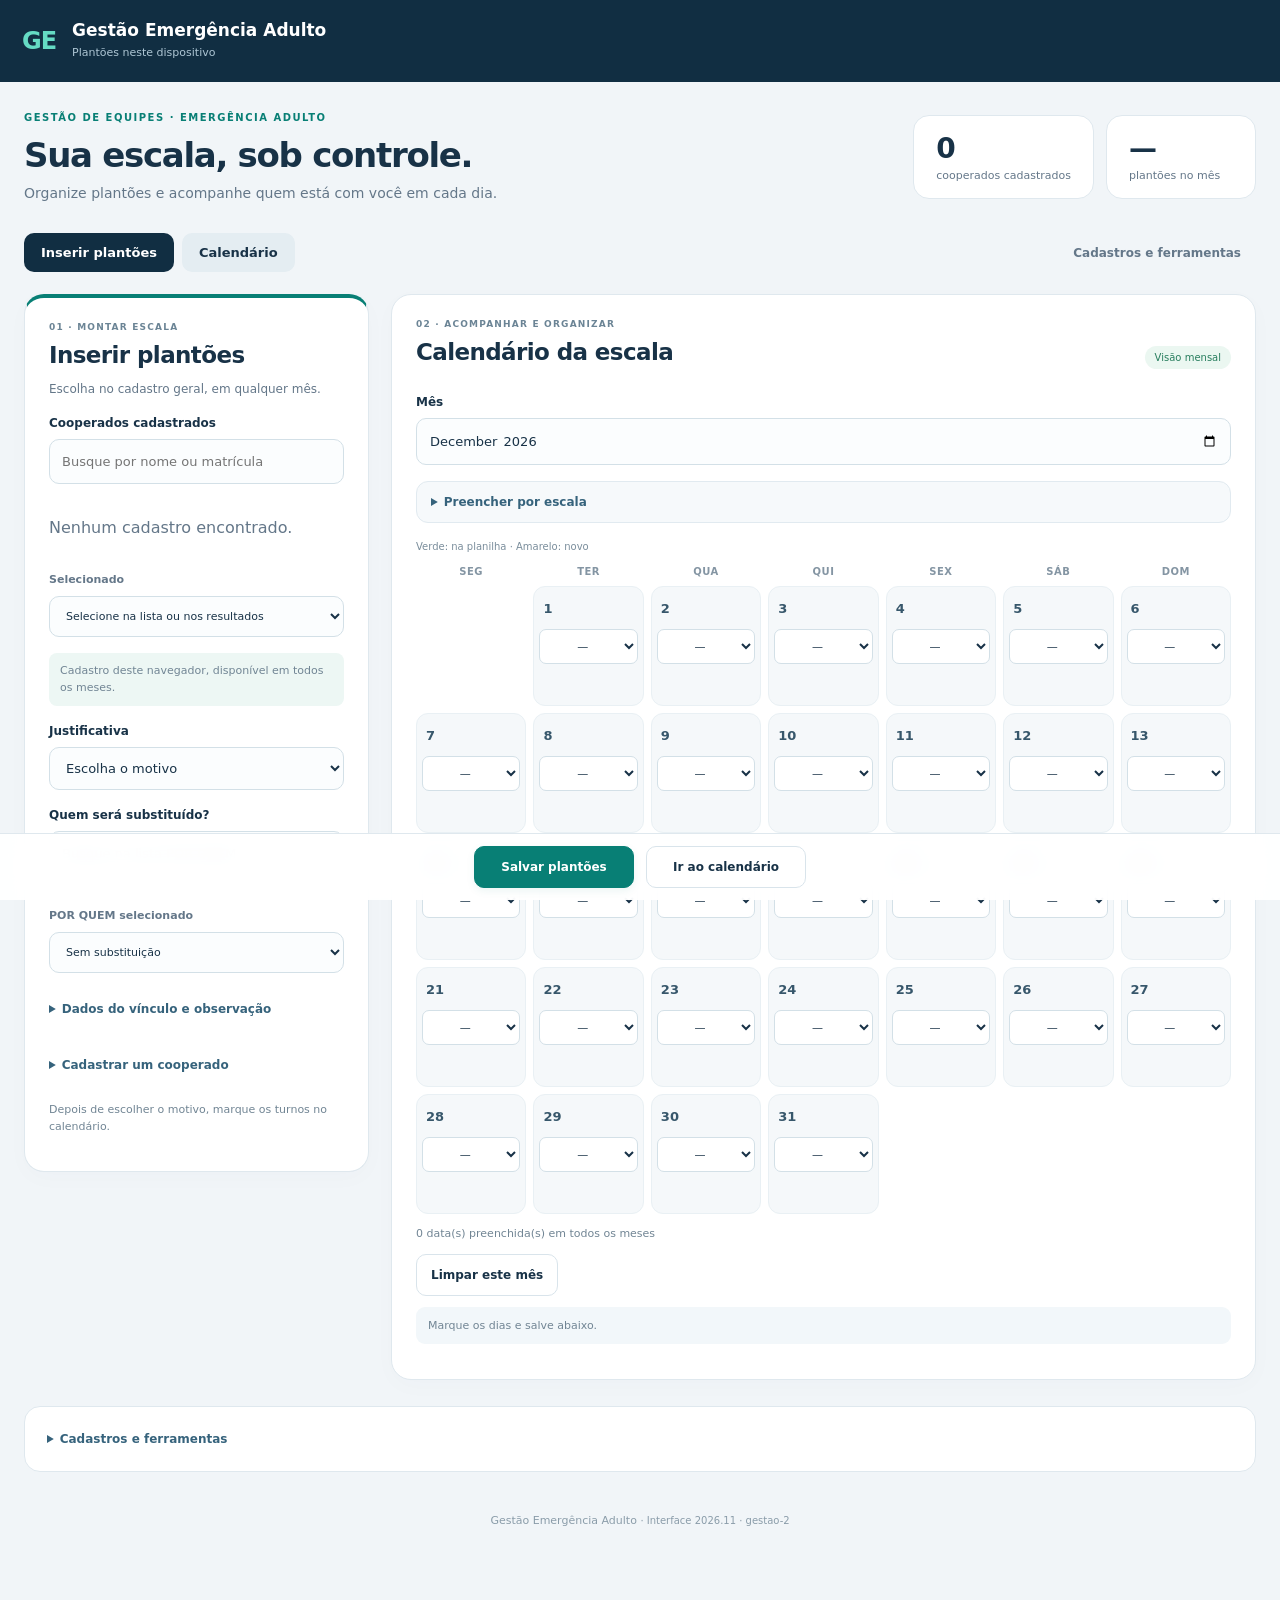
==== commit f347f445: "Adiciona cadastro permanente, expansão por categoria e equipe diária com novo visual" ====
--- a/index.html
+++ b/index.html
@@ -1,3 +1,3 @@
 <!doctype html>
-<html lang="pt-BR"><head><meta charset="utf-8"><meta name="viewport" content="width=device-width,initial-scale=1"><meta name="theme-color" content="#16675e"><title>Gestão Emergência Adulto</title><link rel="manifest" href="manifest.webmanifest"><link rel="icon" href="icon.svg"><link rel="stylesheet" href="style.css"><script defer src="monthly.js"></script><script defer src="professionals.js"></script><script defer src="calendar.js"></script><script defer src="replacements.js"></script><script defer src="schedules.js"></script><script defer src="removals.js"></script><script defer src="app.js"></script></head>
-<body><header><div class="brand">GE<span>Gestão Emergência Adulto<small id="app-status">Plantões neste dispositivo</small></span></div><button id="install" hidden>Instalar</button></header><main><nav class="app-nav"><a href="#entry-panel">Inserir plantões</a><a href="#calendar-panel">Calendário</a><button id="open-tools" type="button">Cadastros e ferramentas</button></nav><form id="entry"><div class="workspace"><section class="card" id="entry-panel"><h1 id="form-title">Inserir plantões</h1><label>Profissional<input type="search" id="professional-search" placeholder="Busque por nome ou matrícula" autocomplete="off"></label><div id="professional-results" class="picker-results"></div><label class="selected-label">Selecionado<select id="professional" required><option value="">Escolha um profissional</option></select></label><p id="profile-summary" class="hint"></p><label>Justificativa<select id="reason" required><option value="">Escolha o motivo</option></select></label><label for="replacement-search">Quem será substituído?<input id="replacement-search" type="search" placeholder="Busque na lista POR QUEM" autocomplete="off" aria-controls="replacement-results"></label><div id="replacement-results" class="picker-results" aria-live="polite"></div><p id="replacement-native-status" class="hint"></p><label class="selected-label">POR QUEM selecionado<select id="replacement" aria-label="Profissional substituído"><option value="">Sem substituição</option></select></label><details id="profile-details"><summary>Dados do vínculo e observação</summary><div class="metadata"><label>Matrícula<input id="registration" maxlength="30" placeholder="Opcional"></label><label>Cooperativa<select id="cooperative" required><option value="">Selecione</option><option>COOPEN</option><option>COOPISAUDE</option></select></label><label>Função<select id="category" required><option value="">Selecione</option><option value="ENFERMEIRO">Enfermeiro</option><option value="TÉCNICO DE ENFERMAGEM">Técnico de enfermagem</option></select></label></div><label>Observação<textarea id="notes" rows="2" maxlength="2000" placeholder="Opcional"></textarea></label></details><details><summary>Cadastrar um cooperado</summary><div class="inline"><input id="new-professional" aria-label="Nome do novo profissional" placeholder="Nome completo" maxlength="120"><button type="button" id="add-professional">Adicionar</button></div></details><p class="hint">Depois de escolher o motivo, marque os turnos no calendário.</p><button type="button" id="cancel" class="secondary" hidden>Cancelar edição</button></section><section class="card" id="calendar-panel"><h2>Calendário</h2><div id="calendar-connection" hidden><label>Mês / aba da planilha<select id="shared-sheet"></select></label><button id="shared-load" type="button" class="secondary">Atualizar calendário</button><p id="calendar-sync" role="status"></p><div class="monthly-cooperators"><label>Buscar cooperado no mês<input id="monthly-professional-search" type="search" placeholder="Digite o nome" autocomplete="off"></label><label>Cooperados com plantões no mês<select id="monthly-professional"><option value="">Carregue o mês primeiro</option></select></label><p id="monthly-professional-summary" class="hint" role="status"></p></div></div><label id="calendar-month-label">Mês<input id="calendar-month" type="month" required></label><details id="schedule-panel"><summary>Preencher por escala</summary><label>Padrão<select id="schedule-type"><optgroup label="Plantões de 12 horas"><option value="n12x36">N — 12×36, dias alternados</option><option value="mt12x36">MT — 12×36, dias alternados</option><option value="n1f2">N — 12×60, 1 noite e 2 folgas</option></optgroup><optgroup label="Plantões de 24 horas"><option value="shift24x48">24×48 — MTN a cada 3 dias</option><option value="shift24x72">24×72 — MTN a cada 4 dias</option></optgroup><optgroup label="Dias de trabalho e folga"><option value="cycle5x2">5×2 — cinco dias e duas folgas</option><option value="cycle6x1">6×1 — seis dias e uma folga</option><option value="cycle4x2">4×2 — quatro dias e duas folgas</option><option value="custom-cycle">Ciclo personalizado</option></optgroup><optgroup label="Semanas fixas e alternadas"><option value="mt-alternating">MT — Seg/Qua/Sex ↔ Ter/Qui</option><option value="weekly">Dias fixos da semana</option></optgroup></select></label><div class="month-filters"><label>Data inicial<input id="schedule-start" type="date"></label><label>Data final<input id="schedule-end" type="date"></label></div><label id="schedule-anchor-label">Data-base do ciclo<input id="schedule-anchor" type="date"></label><p class="hint">Use a mesma data-base nos meses seguintes para manter a sequência. Nos ciclos, ela marca um dia de trabalho; no MT alternado, define a semana 1 ou 2.</p><label id="schedule-phase-label" hidden>Semana da data-base<select id="schedule-phase"><option value="1">Semana 1 — Seg/Qua/Sex</option><option value="2">Semana 2 — Ter/Qui</option></select></label><div id="schedule-cycle-controls" class="month-filters" hidden><label>Dias de trabalho<input id="schedule-work-days" type="number" min="1" max="14" value="5"></label><label>Dias de folga<input id="schedule-rest-days" type="number" min="1" max="14" value="2"></label></div><div id="schedule-weekly" hidden><label>Turno<select id="schedule-shift"><option>M</option><option>T</option><option>MT</option><option>N</option><option>9C</option></select></label><fieldset id="schedule-weekdays" class="weekday-choices"><legend>Dias da semana</legend><label><input type="checkbox" name="schedule-weekday" value="1">Seg</label><label><input type="checkbox" name="schedule-weekday" value="2">Ter</label><label><input type="checkbox" name="schedule-weekday" value="3">Qua</label><label><input type="checkbox" name="schedule-weekday" value="4">Qui</label><label><input type="checkbox" name="schedule-weekday" value="5">Sex</label><label><input type="checkbox" name="schedule-weekday" value="6">Sáb</label><label><input type="checkbox" name="schedule-weekday" value="0">Dom</label></fieldset></div><button id="schedule-preview" type="button" class="secondary">Conferir escala</button><p id="schedule-summary" role="status"></p><div class="table-scroll"><table id="schedule-table"></table></div><button id="schedule-apply" type="button" class="primary" disabled>Aplicar seleções no calendário</button><p class="hint">A prévia não altera a planilha. Dias já preenchidos são preservados. Confira antes de enviar.</p></details><button id="send-pending" type="button" class="primary" hidden disabled>Enviar seleções do mês</button><p class="calendar-legend">Verde: na planilha · Amarelo: novo<span id="removal-legend" hidden> · Vermelho: selecionado para remoção</span></p><div class="calendar-week" aria-hidden="true"><span>Seg</span><span>Ter</span><span>Qua</span><span>Qui</span><span>Sex</span><span>Sáb</span><span>Dom</span></div><div id="calendar-grid" class="calendar-grid"></div><p id="calendar-count" class="hint"></p><button id="clear-calendar" type="button" class="secondary">Limpar seleções</button><p id="calendar-instruction" class="hint">Marque os dias e salve abaixo.</p><details id="remote-details" hidden open><summary id="remote-details-summary">Plantões e justificativas do cooperado</summary><div id="shared-records"></div></details><details id="removal-panel" hidden><summary>Remover plantões por lista</summary><p>Cole a tabela inteira de <strong>seis ou oito colunas</strong>, ou NOME; DATA; TURNO. A leitura identifica data, nome e turno; títulos e cabeçalhos são ignorados.</p><label>Lista para remoção<textarea id="removal-text" rows="5" maxlength="1048576" placeholder="DATA&#9;NOME&#9;SETOR&#9;TURNO&#9;FUNÇÃO&#9;COOPERATIVA&#10;15/10/2026&#9;Nome do profissional&#9;Setor&#9;T&#9;Função&#9;Cooperativa"></textarea></label><p class="hint">Use datas completas para consultar outros meses. Datas sem ano usam o ano do calendário; apenas o dia usa o mês carregado. O turno precisa ser exatamente igual ao da célula: M não remove MT.</p><div class="tools"><label class="file-button">Abrir TXT/CSV<input id="removal-file" type="file" accept=".txt,.csv,.tsv,text/plain,text/csv" hidden></label><button id="removal-review" type="button" class="secondary">Conferir lista na planilha</button><button id="removal-execute" type="button" class="danger" disabled>Remover selecionados</button></div><p id="removal-summary" role="status" aria-live="polite">Confira a lista antes de remover.</p><div id="removal-results" class="removal-results"></div><p class="hint">Se houver mais de um registro com o mesmo nome, data e turno, escolha o vínculo e a justificativa na prévia. A remoção limpa somente as células dos plantões selecionados.</p></details></section></div></form><details id="tools-panel" class="tools-panel"><summary>Cadastros e ferramentas</summary><details id="tool-history"><summary>Histórico de registros locais <span id="count" class="badge">0 registros</span></summary><input type="search" id="search" aria-label="Buscar no histórico" placeholder="Buscar profissional ou data"><div id="records"></div></details><details id="tool-cadastros"><summary>Importar cadastros</summary><section class="card bulk"><h2>Importar profissionais em lote</h2><p>Cole a lista copiada da planilha ou abra um arquivo TXT/CSV. Colunas: matrícula, nome, categoria e cooperativa.</p><label>Lista de profissionais<textarea id="bulk-text" rows="5" placeholder="MAT&#9;PROFISSIONAL DE ENFERMAGEM&#9;CATEGORIA&#9;COOPERATIVA"></textarea></label><div class="tools"><label class="file-button">Abrir TXT/CSV<input type="file" id="bulk-file" accept=".txt,.csv,.tsv,text/plain,text/csv" hidden></label><button id="bulk-review" class="secondary">Conferir lista</button><button id="bulk-import" class="primary" disabled>Importar cadastros novos</button></div><p id="bulk-summary" role="status"></p><p id="bulk-warning" class="hint"></p><div class="table-scroll"><table id="bulk-table"></table></div></section><section class="card bulk"><h2>Cadastro separado — POR QUEM</h2><p>Importe os nomes das pessoas substituídas, um por linha. Esta lista é independente dos cooperados acionados.</p><label>Nomes<textarea id="replacement-text" rows="5" placeholder="Um nome por linha"></textarea></label><div class="tools"><label class="file-button">Abrir lista TXT<input id="replacement-file" type="file" accept=".txt,text/plain" hidden></label><button id="replacement-review" class="secondary">Conferir nomes</button><button id="replacement-import" class="primary" disabled>Adicionar nomes à lista POR QUEM</button></div><p id="replacement-summary" role="status"></p><div class="table-scroll"><table id="replacement-table"></table></div></section></details><details id="tool-export"><summary>Copiar ou exportar registros locais</summary><section class="card monthly"><h2>Copiar para a planilha</h2><p>Escolha o mês e a função para gerar as linhas do bloco correspondente na planilha compartilhada.</p><div class="month-filters"><label>Mês<input type="month" id="month" required></label><label>Bloco<select id="month-category"><option value="ENFERMEIRO">Enfermeiros</option><option value="TÉCNICO DE ENFERMAGEM">Técnicos de enfermagem</option></select></label></div><p id="monthly-summary" class="hint"></p><p id="monthly-warning" role="alert"></p><div class="tools"><button id="copy-month" class="primary">Copiar linhas para colar</button><button id="download-month" class="secondary">Baixar planilha CSV</button></div><p class="hint">Na aba do mês, selecione a coluna A de uma linha vazia no bloco da função escolhida e cole. A cópia começa pela matrícula, sem cabeçalho, e termina nos dias: preserva as colunas CHD, CHN e CH. Não cole sobre registros existentes. As horas aparecem no CSV para conferência.</p><details><summary>Conferir grade mensal</summary><div class="table-scroll"><table id="monthly-table"></table></div></details><label id="copy-fallback-label" hidden>Copie manualmente o conteúdo abaixo<textarea id="copy-fallback" rows="6" readonly></textarea></label></section><button id="csv" type="button" class="secondary">Exportar lista simples CSV</button></details><details id="tool-backup"><summary>Backup e restauração</summary><p class="hint">Os cadastros locais ficam neste navegador. Faça backup para transferir entre dispositivos.</p><div class="tools"><button id="backup" type="button" class="secondary">Fazer backup</button><label class="file-button">Restaurar backup<input type="file" id="restore" accept="application/json,.json" hidden></label></div></details><details id="tool-connection"><summary>Configuração da conexão</summary><label>Usar<select id="calendar-mode"><option value="local">Registros deste dispositivo</option><option value="sheet" disabled>Planilha compartilhada</option></select></label><p id="shared-status">Para acessar a planilha, use a implantação Google Apps Script autorizada com sua conta.</p><details id="shared-help"><summary>Como conectar</summary><p>Veja as instruções da pasta google-apps-script no GitHub. Configure primeiro na cópia de teste, executando como o usuário que acessa.</p></details></details></details><footer>Gestão Emergência Adulto</footer></main><div class="action-dock"><button id="save-local" form="entry" type="submit" class="primary">Salvar plantões</button><button type="button" id="calendar-jump" class="secondary">Ir ao calendário</button></div><dialog id="shift-editor" aria-labelledby="shift-editor-title"><form id="shift-editor-form"><h2 id="shift-editor-title">Alterar turno existente</h2><p id="shift-editor-record"></p><p id="shift-editor-reason"></p><p id="shift-editor-replacement"></p><p id="shift-editor-link" class="hint"></p><label>Novo turno<select id="shift-editor-code" required></select></label><p class="hint">A alteração preserva a justificativa, o POR QUEM e os dados do vínculo.</p><div class="tools"><button id="shift-editor-save" type="submit" class="primary">Salvar alteração</button><button id="shift-editor-cancel" type="button" class="secondary">Cancelar</button><button id="shift-editor-delete" type="button" class="danger">Excluir plantão</button></div></form></dialog><div id="message" role="status" aria-live="polite" hidden></div></body></html>+<html lang="pt-BR"><head><meta charset="utf-8"><meta name="viewport" content="width=device-width,initial-scale=1"><meta name="theme-color" content="#16675e"><title>Gestão Emergência Adulto</title><link rel="manifest" href="manifest.webmanifest"><link rel="icon" href="icon.svg"><link rel="stylesheet" href="style.css"><script defer src="monthly.js"></script><script defer src="professionals.js"></script><script defer src="calendar.js"></script><script defer src="team.js"></script><script defer src="replacements.js"></script><script defer src="schedules.js"></script><script defer src="removals.js"></script><script defer src="app.js"></script></head>
+<body><header><div class="brand">GE<span>Gestão Emergência Adulto<small id="app-status">Plantões neste dispositivo</small></span></div><button id="install" hidden>Instalar</button></header><main><section class="page-intro"><div><p class="eyebrow">GESTÃO DE EQUIPES · EMERGÊNCIA ADULTO</p><h1>Sua escala, sob controle.</h1><p>Organize plantões e acompanhe quem está com você em cada dia.</p></div><div class="overview"><div><strong id="overview-catalog">0</strong><span>cooperados cadastrados</span></div><div><strong id="overview-month">—</strong><span>plantões no mês</span></div></div></section><nav class="app-nav"><a href="#entry-panel">Inserir plantões</a><a href="#calendar-panel">Calendário</a><button id="open-tools" type="button">Cadastros e ferramentas</button></nav><form id="entry"><div class="workspace"><section class="card" id="entry-panel"><div class="section-kicker">01 · MONTAR ESCALA</div><h2 id="form-title">Inserir plantões</h2><p class="section-description">Escolha no cadastro geral, em qualquer mês.</p><label>Cooperados cadastrados<input type="search" id="professional-search" placeholder="Busque por nome ou matrícula" autocomplete="off"></label><div id="professional-results" class="picker-results"></div><label class="selected-label">Selecionado<select id="professional" required><option value="">Escolha um profissional</option></select></label><p id="catalog-status" class="hint" role="status">Cadastro deste navegador, disponível em todos os meses.</p><p id="profile-summary" class="hint"></p><label>Justificativa<select id="reason" required><option value="">Escolha o motivo</option></select></label><label for="replacement-search">Quem será substituído?<input id="replacement-search" type="search" placeholder="Busque na lista POR QUEM" autocomplete="off" aria-controls="replacement-results"></label><div id="replacement-results" class="picker-results" aria-live="polite"></div><p id="replacement-native-status" class="hint"></p><label class="selected-label">POR QUEM selecionado<select id="replacement" aria-label="Profissional substituído"><option value="">Sem substituição</option></select></label><details id="profile-details"><summary>Dados do vínculo e observação</summary><div class="metadata"><label>Matrícula<input id="registration" maxlength="30" placeholder="Opcional"></label><label>Cooperativa<select id="cooperative" required><option value="">Selecione</option><option>COOPEN</option><option>COOPISAUDE</option></select></label><label>Função<select id="category" required><option value="">Selecione</option><option value="ENFERMEIRO">Enfermeiro</option><option value="TÉCNICO DE ENFERMAGEM">Técnico de enfermagem</option></select></label></div><button id="catalog-save" type="button" class="secondary">Salvar cadastro do cooperado</button><label>Observação<textarea id="notes" rows="2" maxlength="2000" placeholder="Opcional"></textarea></label></details><details><summary>Cadastrar um cooperado</summary><div class="inline"><input id="new-professional" aria-label="Nome do novo profissional" placeholder="Nome completo" maxlength="120"><button type="button" id="add-professional">Adicionar</button></div></details><p class="hint">Depois de escolher o motivo, marque os turnos no calendário.</p><button type="button" id="cancel" class="secondary" hidden>Cancelar edição</button></section><section class="card" id="calendar-panel"><div class="section-kicker">02 · ACOMPANHAR E ORGANIZAR</div><div class="calendar-title"><h2>Calendário da escala</h2><span class="live-pill">Visão mensal</span></div><div id="calendar-views" class="segmented" hidden><button id="view-professional" type="button" aria-pressed="true">Por cooperado</button><button id="view-team" type="button" aria-pressed="false">Equipe do dia</button></div><div id="calendar-connection" hidden><label>Mês / aba da planilha<select id="shared-sheet"></select></label><button id="shared-load" type="button" class="secondary">Atualizar calendário</button><p id="calendar-sync" role="status"></p><details class="monthly-cooperators"><summary>Consultar quem já tem plantões neste mês</summary><label>Buscar cooperado no mês<input id="monthly-professional-search" type="search" placeholder="Digite o nome" autocomplete="off"></label><label>Cooperados com plantões no mês<select id="monthly-professional"><option value="">Carregue o mês primeiro</option></select></label><p id="monthly-professional-summary" class="hint" role="status"></p></details></div><label id="calendar-month-label">Mês<input id="calendar-month" type="month" required></label><details id="schedule-panel"><summary>Preencher por escala</summary><label>Padrão<select id="schedule-type"><optgroup label="Plantões de 12 horas"><option value="n12x36">N — 12×36, dias alternados</option><option value="mt12x36">MT — 12×36, dias alternados</option><option value="n1f2">N — 12×60, 1 noite e 2 folgas</option></optgroup><optgroup label="Plantões de 24 horas"><option value="shift24x48">24×48 — MTN a cada 3 dias</option><option value="shift24x72">24×72 — MTN a cada 4 dias</option></optgroup><optgroup label="Dias de trabalho e folga"><option value="cycle5x2">5×2 — cinco dias e duas folgas</option><option value="cycle6x1">6×1 — seis dias e uma folga</option><option value="cycle4x2">4×2 — quatro dias e duas folgas</option><option value="custom-cycle">Ciclo personalizado</option></optgroup><optgroup label="Semanas fixas e alternadas"><option value="mt-alternating">MT — Seg/Qua/Sex ↔ Ter/Qui</option><option value="weekly">Dias fixos da semana</option></optgroup></select></label><div class="month-filters"><label>Data inicial<input id="schedule-start" type="date"></label><label>Data final<input id="schedule-end" type="date"></label></div><label id="schedule-anchor-label">Data-base do ciclo<input id="schedule-anchor" type="date"></label><p class="hint">Use a mesma data-base nos meses seguintes para manter a sequência. Nos ciclos, ela marca um dia de trabalho; no MT alternado, define a semana 1 ou 2.</p><label id="schedule-phase-label" hidden>Semana da data-base<select id="schedule-phase"><option value="1">Semana 1 — Seg/Qua/Sex</option><option value="2">Semana 2 — Ter/Qui</option></select></label><div id="schedule-cycle-controls" class="month-filters" hidden><label>Dias de trabalho<input id="schedule-work-days" type="number" min="1" max="14" value="5"></label><label>Dias de folga<input id="schedule-rest-days" type="number" min="1" max="14" value="2"></label></div><div id="schedule-weekly" hidden><label>Turno<select id="schedule-shift"><option>M</option><option>T</option><option>MT</option><option>N</option><option>9C</option></select></label><fieldset id="schedule-weekdays" class="weekday-choices"><legend>Dias da semana</legend><label><input type="checkbox" name="schedule-weekday" value="1">Seg</label><label><input type="checkbox" name="schedule-weekday" value="2">Ter</label><label><input type="checkbox" name="schedule-weekday" value="3">Qua</label><label><input type="checkbox" name="schedule-weekday" value="4">Qui</label><label><input type="checkbox" name="schedule-weekday" value="5">Sex</label><label><input type="checkbox" name="schedule-weekday" value="6">Sáb</label><label><input type="checkbox" name="schedule-weekday" value="0">Dom</label></fieldset></div><button id="schedule-preview" type="button" class="secondary">Conferir escala</button><p id="schedule-summary" role="status"></p><div class="table-scroll"><table id="schedule-table"></table></div><button id="schedule-apply" type="button" class="primary" disabled>Aplicar seleções no calendário</button><p class="hint">A prévia não altera a planilha. Dias já preenchidos são preservados. Confira antes de enviar.</p></details><button id="send-pending" type="button" class="primary" hidden disabled>Enviar seleções do mês</button><p class="calendar-legend">Verde: na planilha · Amarelo: novo<span id="removal-legend" hidden> · Vermelho: selecionado para remoção</span></p><div class="calendar-week" aria-hidden="true"><span>Seg</span><span>Ter</span><span>Qua</span><span>Qui</span><span>Sex</span><span>Sáb</span><span>Dom</span></div><div id="calendar-grid" class="calendar-grid"></div><section id="day-team" class="day-team" hidden aria-labelledby="day-team-title"><div class="team-heading"><div><p class="eyebrow">EQUIPE ESCALADA</p><h3 id="day-team-title"></h3></div><button id="team-close" type="button" class="secondary" aria-label="Fechar equipe do dia">Fechar</button></div><p id="team-summary" class="hint" role="status"></p><div id="team-filters" class="team-filters" aria-label="Filtrar equipe por turno"></div><div id="team-list"></div><p class="hint">MT aparece em M e T; combinações com N também aparecem na noite. 9C tem filtro próprio. No geral, cada nome é contado uma vez.</p></section><p id="calendar-count" class="hint"></p><button id="clear-calendar" type="button" class="secondary">Limpar seleções</button><p id="calendar-instruction" class="hint">Marque os dias e salve abaixo.</p><details id="remote-details" hidden open><summary id="remote-details-summary">Plantões e justificativas do cooperado</summary><div id="shared-records"></div></details><details id="removal-panel" hidden><summary>Remover plantões por lista</summary><p>Cole a tabela inteira de <strong>seis ou oito colunas</strong>, ou NOME; DATA; TURNO. A leitura identifica data, nome e turno; títulos e cabeçalhos são ignorados.</p><label>Lista para remoção<textarea id="removal-text" rows="5" maxlength="1048576" placeholder="DATA&#9;NOME&#9;SETOR&#9;TURNO&#9;FUNÇÃO&#9;COOPERATIVA&#10;15/10/2026&#9;Nome do profissional&#9;Setor&#9;T&#9;Função&#9;Cooperativa"></textarea></label><p class="hint">Use datas completas para consultar outros meses. Datas sem ano usam o ano do calendário; apenas o dia usa o mês carregado. O turno precisa ser exatamente igual ao da célula: M não remove MT.</p><div class="tools"><label class="file-button">Abrir TXT/CSV<input id="removal-file" type="file" accept=".txt,.csv,.tsv,text/plain,text/csv" hidden></label><button id="removal-review" type="button" class="secondary">Conferir lista na planilha</button><button id="removal-execute" type="button" class="danger" disabled>Remover selecionados</button></div><p id="removal-summary" role="status" aria-live="polite">Confira a lista antes de remover.</p><div id="removal-results" class="removal-results"></div><p class="hint">Se houver mais de um registro com o mesmo nome, data e turno, escolha o vínculo e a justificativa na prévia. A remoção limpa somente as células dos plantões selecionados.</p></details></section></div></form><details id="tools-panel" class="tools-panel"><summary>Cadastros e ferramentas</summary><details id="tool-history"><summary>Histórico de registros locais <span id="count" class="badge">0 registros</span></summary><input type="search" id="search" aria-label="Buscar no histórico" placeholder="Buscar profissional ou data"><div id="records"></div></details><details id="tool-cadastros"><summary>Cadastro geral e importação</summary><p>Os cooperados deste cadastro ficam disponíveis mesmo em meses sem plantões.</p><button id="catalog-refresh" disabled type="button" class="secondary">Sincronizar cadastro com a planilha</button><section class="card bulk"><h2>Importar profissionais em lote</h2><p>Cole a lista copiada da planilha ou abra um arquivo TXT/CSV. Colunas: matrícula, nome, categoria e cooperativa.</p><label>Lista de profissionais<textarea id="bulk-text" rows="5" placeholder="MAT&#9;PROFISSIONAL DE ENFERMAGEM&#9;CATEGORIA&#9;COOPERATIVA"></textarea></label><div class="tools"><label class="file-button">Abrir TXT/CSV<input type="file" id="bulk-file" accept=".txt,.csv,.tsv,text/plain,text/csv" hidden></label><button id="bulk-review" class="secondary">Conferir lista</button><button id="bulk-import" class="primary" disabled>Importar cadastros novos</button></div><p id="bulk-summary" role="status"></p><p id="bulk-warning" class="hint"></p><div class="table-scroll"><table id="bulk-table"></table></div></section><section class="card bulk"><h2>Cadastro separado — POR QUEM</h2><p>Importe os nomes das pessoas substituídas, um por linha. Esta lista é independente dos cooperados acionados.</p><label>Nomes<textarea id="replacement-text" rows="5" placeholder="Um nome por linha"></textarea></label><div class="tools"><label class="file-button">Abrir lista TXT<input id="replacement-file" type="file" accept=".txt,text/plain" hidden></label><button id="replacement-review" class="secondary">Conferir nomes</button><button id="replacement-import" class="primary" disabled>Adicionar nomes à lista POR QUEM</button></div><p id="replacement-summary" role="status"></p><div class="table-scroll"><table id="replacement-table"></table></div></section></details><details id="tool-export"><summary>Copiar ou exportar registros locais</summary><section class="card monthly"><h2>Copiar para a planilha</h2><p>Escolha o mês e a função para gerar as linhas do bloco correspondente na planilha compartilhada.</p><div class="month-filters"><label>Mês<input type="month" id="month" required></label><label>Bloco<select id="month-category"><option value="ENFERMEIRO">Enfermeiros</option><option value="TÉCNICO DE ENFERMAGEM">Técnicos de enfermagem</option></select></label></div><p id="monthly-summary" class="hint"></p><p id="monthly-warning" role="alert"></p><div class="tools"><button id="copy-month" class="primary">Copiar linhas para colar</button><button id="download-month" class="secondary">Baixar planilha CSV</button></div><p class="hint">Na aba do mês, selecione a coluna A de uma linha vazia no bloco da função escolhida e cole. A cópia começa pela matrícula, sem cabeçalho, e termina nos dias: preserva as colunas CHD, CHN e CH. Não cole sobre registros existentes. As horas aparecem no CSV para conferência.</p><details><summary>Conferir grade mensal</summary><div class="table-scroll"><table id="monthly-table"></table></div></details><label id="copy-fallback-label" hidden>Copie manualmente o conteúdo abaixo<textarea id="copy-fallback" rows="6" readonly></textarea></label></section><button id="csv" type="button" class="secondary">Exportar lista simples CSV</button></details><details id="tool-backup"><summary>Backup e restauração</summary><p class="hint">Os cadastros locais ficam neste navegador. Faça backup para transferir entre dispositivos.</p><div class="tools"><button id="backup" type="button" class="secondary">Fazer backup</button><label class="file-button">Restaurar backup<input type="file" id="restore" accept="application/json,.json" hidden></label></div></details><details id="tool-connection"><summary>Configuração da conexão</summary><label>Usar<select id="calendar-mode"><option value="local">Registros deste dispositivo</option><option value="sheet" disabled>Planilha compartilhada</option></select></label><p id="shared-status">Para acessar a planilha, use a implantação Google Apps Script autorizada com sua conta.</p><details id="shared-help"><summary>Como conectar</summary><p>Veja as instruções da pasta google-apps-script no GitHub. Configure primeiro na cópia de teste, executando como o usuário que acessa.</p></details></details></details><footer>Gestão Emergência Adulto <span>· Interface 2026.11 · gestao-2</span></footer></main><div class="action-dock"><button id="save-local" form="entry" type="submit" class="primary">Salvar plantões</button><button type="button" id="calendar-jump" class="secondary">Ir ao calendário</button></div><dialog id="shift-editor" aria-labelledby="shift-editor-title"><form id="shift-editor-form"><h2 id="shift-editor-title">Alterar turno existente</h2><p id="shift-editor-record"></p><p id="shift-editor-reason"></p><p id="shift-editor-replacement"></p><p id="shift-editor-link" class="hint"></p><label>Novo turno<select id="shift-editor-code" required></select></label><p class="hint">A alteração preserva a justificativa, o POR QUEM e os dados do vínculo.</p><div class="tools"><button id="shift-editor-save" type="submit" class="primary">Salvar alteração</button><button id="shift-editor-cancel" type="button" class="secondary">Cancelar</button><button id="shift-editor-delete" type="button" class="danger">Excluir plantão</button></div></form></dialog><div id="message" role="status" aria-live="polite" hidden></div></body></html>
--- a/style.css
+++ b/style.css
@@ -1,8 +1,5 @@
-*{box-sizing:border-box}html{scroll-behavior:smooth;scroll-padding-top:80px}body{margin:0;background:#f3f6f5;color:#203a37;font-family:system-ui,-apple-system,Segoe UI,sans-serif;padding-bottom:82px}header{background:#fff;border-bottom:1px solid #dce5e2;padding:18px max(20px,calc((100% - 1180px)/2));display:flex;align-items:center;justify-content:space-between;gap:16px}.brand{display:flex;align-items:center;gap:14px;font-size:24px;font-weight:800;color:#16675e}.brand span{font-size:17px}.brand small{display:block;font-size:12px;font-weight:400;color:#647873;margin-top:4px}main{max-width:1220px;margin:auto;padding:18px 20px}.app-nav{display:flex;gap:10px;align-items:center;flex-wrap:wrap;margin-bottom:18px}.app-nav a{color:#16675e;text-decoration:none;font-size:14px;padding:10px 12px;border-radius:8px;background:#e4efea}.app-nav button{margin-left:auto;background:transparent}.workspace{display:grid;grid-template-columns:350px minmax(0,1fr);gap:20px;align-items:start}.card{background:#fff;padding:22px;border:1px solid #dde5e1;border-radius:16px;box-shadow:0 5px 20px #193d3008}h1,h2{font-size:21px;margin:0 0 16px;letter-spacing:-.3px}p{color:#647873;line-height:1.45}label{display:block;font-size:14px;font-weight:600;margin:14px 0}input,select,textarea{display:block;width:100%;font:inherit;font-weight:400;background:#fff;color:#203a37;padding:11px;border:1px solid #c7d5ce;border-radius:8px;margin-top:7px;min-width:0}input:focus,select:focus,textarea:focus,button:focus-visible,a:focus-visible{outline:3px solid #9cd6c7;outline-offset:2px}button,.file-button{font:inherit;font-size:13px;border:1px solid #b7cec5;border-radius:8px;padding:10px 13px;cursor:pointer;background:#eaf3ef;color:#175c50;font-weight:600;min-height:42px}button:hover,.file-button:hover{background:#dcece5}.primary{background:#16675e;color:#fff;border-color:#16675e}.primary:hover{background:#10544c}.secondary{background:#fff}button:disabled{opacity:.5;cursor:not-allowed}.inline,.tools{display:flex;gap:8px;align-items:center;flex-wrap:wrap}.inline input{flex:1;width:auto}.tools{margin:12px 0}.file-button{margin:0;display:inline-block}details{margin:14px 0;font-size:13px}summary{cursor:pointer;color:#16675e;padding:10px 0;font-weight:600}details[open]>summary{margin-bottom:8px}.hint{font-size:12px;color:#6d7b77;font-weight:400}.metadata,.month-filters{display:flex;gap:12px;flex-wrap:wrap}.metadata label,.month-filters label{flex:1;min-width:120px}.picker-results{display:grid;gap:5px;max-height:215px;overflow:auto}.picker-result{text-align:left;background:#fff;padding:8px 10px}.picker-result strong,.picker-result small{display:block}.picker-result small{font-size:11px;font-weight:400;color:#647873;margin-top:3px}.selected-label{font-size:12px}.selected-label select{font-size:12px}#profile-summary{margin:6px 0 16px}.calendar-grid,.calendar-week{display:grid;grid-template-columns:repeat(7,minmax(0,1fr));gap:6px}.calendar-week{text-align:center;font-size:12px;color:#647873;margin-bottom:8px}.calendar-day{background:#f2f6f4;border:1px solid transparent;border-radius:8px;min-width:0;min-height:85px}.calendar-day label{margin:0;padding:6px 3px;text-align:center;font-size:13px}.calendar-day select{padding:6px 0;font-size:12px;margin-top:6px;border-radius:5px;min-height:36px;text-align:center}.calendar-day.has-remote{border-color:#459b81;background:#e4f3ea}.calendar-day.filled{background:#fff5d8;border-color:#d4b454}.remote-shift{display:block;width:100%;padding:4px 0;min-height:30px;border:0;background:#16675e;color:#fff;font-size:12px;margin:2px 0}.remote-shift:hover{background:#10544c}.calendar-insert{width:100%;font-size:11px;padding:4px 0;min-height:30px;background:#fff5d8;border-color:#d4b454}.calendar-legend{font-size:12px;margin:10px 0 14px}#calendar-connection{display:grid;grid-template-columns:1fr auto;gap:0 12px;align-items:center;border-bottom:1px solid #e0e9e4;margin-bottom:12px}#calendar-connection label{margin:0 0 10px}#calendar-sync{grid-column:1/-1;font-size:12px;line-height:1.4;margin-top:0}.tools-panel{margin-top:25px;background:#fff;padding:12px 20px;border:1px solid #dde5e1;border-radius:14px}.tools-panel>details{border-top:1px solid #e0e9e4;padding-top:5px}.tools-panel .card{box-shadow:none;margin:15px 0}.badge{font-size:11px;background:#eaf3ef;border-radius:30px;padding:4px 8px}.table-scroll{overflow:auto;max-height:400px}table{border-collapse:collapse;font-size:12px;white-space:nowrap}th,td{border:1px solid #dce5e2;padding:8px}th{background:#eaf3ef;position:sticky;top:0}#monthly-warning{color:#9b4527}.record{border-top:1px solid #e2e9e5;padding:14px 0}.record h3{font-size:15px;margin:0 0 8px}.record p{font-size:12px;margin:8px 0;overflow-wrap:anywhere;white-space:pre-wrap}.tags,.actions{display:flex;gap:6px;flex-wrap:wrap}.actions{margin-top:10px}.tag{font-size:12px;background:#eef4f1;padding:5px 8px;border-radius:5px}.empty{padding:25px;color:#6d7b77}.section-head{display:flex;justify-content:space-between;gap:8px}.action-dock{position:fixed;bottom:0;left:0;right:0;z-index:6;background:#fff;border-top:1px solid #cbded7;display:flex;justify-content:center;align-items:center;gap:10px;padding:10px 15px calc(10px + env(safe-area-inset-bottom))}footer{text-align:center;color:#7a8984;font-size:12px;padding:22px 0}#message{position:fixed;bottom:90px;left:50%;transform:translateX(-50%);background:#203a37;color:#fff;padding:14px 20px;border-radius:10px;max-width:90%;z-index:8}[hidden]{display:none!important}@media(max-width:850px){.workspace{grid-template-columns:1fr}.card{padding:18px}main{padding:14px 12px}.brand span{font-size:14px}header{padding:15px}.app-nav{gap:6px}.app-nav a,.app-nav button{font-size:12px;padding:8px}.app-nav button{margin-left:0}.calendar-grid,.calendar-week{gap:3px}.calendar-day{min-height:72px}.calendar-day label{padding:5px 1px;font-size:12px}.calendar-day select{font-size:11px}#calendar-connection{gap:0 6px}#calendar-connection button{font-size:12px;padding:9px}.tools-panel{padding:10px 14px}}
+:root{--ink:#183247;--muted:#647789;--teal:#087f75;--navy:#112e42;--line:#dfe8ee;--canvas:#f1f5f8;--mint:#e6f5ef;--radius:20px}*{box-sizing:border-box}html{scroll-behavior:smooth;scroll-padding-top:30px}body{margin:0;background:var(--canvas);color:var(--ink);font-family:Inter,Segoe UI,system-ui,-apple-system,sans-serif;padding-bottom:90px}header{background:var(--navy);padding:20px max(22px,calc((100% - 1360px)/2));display:flex;justify-content:space-between;align-items:center;gap:16px;color:#fff}.brand{display:flex;align-items:center;gap:16px;font-size:24px;letter-spacing:-1px;font-weight:800;color:#65dbc4}.brand span{font-size:17px;letter-spacing:0;color:#fff}.brand small{display:block;font-size:11px;line-height:1.5;font-weight:400;color:#aec6d4;max-width:700px;margin-top:5px}main{max-width:1408px;margin:auto;padding:28px 24px}.page-intro{display:flex;justify-content:space-between;gap:30px;align-items:center;margin-bottom:28px}.eyebrow,.section-kicker{font-size:10px;font-weight:800;letter-spacing:1.5px;color:var(--teal);margin:0 0 10px}.page-intro h1{font-size:34px;letter-spacing:-1.3px;margin:0 0 8px}.page-intro p:not(.eyebrow){margin:0;color:var(--muted);font-size:14px}.overview{display:flex;gap:12px}.overview>div{background:#fff;border:1px solid var(--line);border-radius:16px;padding:16px 22px;min-width:150px}.overview strong{display:block;font-size:28px;font-weight:750;letter-spacing:-1px}.overview span{display:block;font-size:11px;color:var(--muted);margin-top:4px}.app-nav{display:flex;align-items:center;gap:8px;margin-bottom:20px;flex-wrap:wrap}.app-nav a{font-size:13px;font-weight:650;text-decoration:none;color:var(--ink);padding:11px 16px;border:1px solid transparent;border-radius:10px;background:#e4edf2}.app-nav a:first-child{background:var(--navy);color:#fff}.app-nav button{margin-left:auto;background:transparent;border-color:transparent;color:var(--muted)}.workspace{display:grid;grid-template-columns:345px minmax(0,1fr);gap:22px;align-items:start}.card{background:#fff;padding:24px;border:1px solid var(--line);border-radius:var(--radius);box-shadow:0 6px 24px #15394d05;min-width:0}#entry-panel{border-top:4px solid var(--teal)}h1,h2{font-size:23px;letter-spacing:-.6px;margin:0 0 12px}h3{margin:0;font-size:19px;letter-spacing:-.3px}p{line-height:1.5;color:var(--muted)}.section-description{font-size:12px;margin-top:0}.section-kicker{font-size:9px;letter-spacing:1.2px;color:#6b8495;margin-bottom:10px}label{display:block;font-size:12px;font-weight:650;line-height:1.5;margin:16px 0}input,select,textarea{display:block;width:100%;font:inherit;font-size:13px;font-weight:400;background:#fbfdfe;color:var(--ink);padding:12px;border:1px solid #d3e0e7;border-radius:10px;margin-top:7px;min-width:0}input:focus,select:focus,textarea:focus,button:focus-visible,a:focus-visible{outline:3px solid #78d6c477;outline-offset:2px;border-color:#62bba9}textarea{resize:vertical}button,.file-button{font:inherit;font-size:12px;font-weight:650;color:#176459;background:#e8f5f0;border:1px solid #c9e3d9;border-radius:10px;padding:11px 14px;min-height:42px;cursor:pointer;transition:background .15s,border-color .15s}button:hover,.file-button:hover{background:#d8ede5;border-color:#9ec8b9}.primary{color:#fff;background:var(--teal);border-color:var(--teal);box-shadow:0 3px 8px #087f7514}.primary:hover{background:#06685f;border-color:#06685f}.secondary{background:#fff;color:var(--ink);border-color:#d9e4eb}button:disabled{opacity:.45;cursor:not-allowed;box-shadow:none}.inline,.tools{display:flex;align-items:center;gap:8px;flex-wrap:wrap}.inline input{flex:1;width:auto}.tools{margin:12px 0}.file-button{margin:0;display:inline-block}details{margin:16px 0;font-size:12px}summary{cursor:pointer;color:#36637c;padding:11px 0;font-weight:650;line-height:1.5}details[open]>summary{margin-bottom:8px}.hint{font-size:11px;font-weight:400;line-height:1.6;color:#718594}.metadata,.month-filters{display:flex;gap:12px;flex-wrap:wrap}.metadata label,.month-filters label{flex:1;min-width:120px}.picker-results{display:grid;gap:6px;max-height:215px;overflow:auto}.picker-result{text-align:left;background:#f6fbf9;border-color:#dbece4;padding:10px 12px}.picker-result strong,.picker-result small{display:block}.picker-result small{font-size:10px;color:var(--muted);font-weight:400;margin-top:3px}.selected-label{font-size:11px;color:var(--muted)}.selected-label select{font-size:11px}#profile-summary{margin:6px 0 16px;font-size:11px;color:var(--teal)}#catalog-status{padding:9px 11px;background:#edf7f4;border-radius:8px}#catalog-save{width:100%}.calendar-title{display:flex;justify-content:space-between;align-items:center;gap:10px}.live-pill{font-size:10px;background:#ebf7f1;color:#287e5e;border-radius:20px;padding:6px 10px;white-space:nowrap}.segmented{display:flex;gap:4px;background:#edf2f6;border-radius:12px;padding:5px;margin:14px 0 18px}.segmented button{flex:1;border:0;background:transparent;color:#63788a}.segmented button[aria-pressed=true]{background:#fff;color:var(--navy);box-shadow:0 2px 7px #15394d0e}#calendar-connection{display:grid;grid-template-columns:minmax(0,1fr) auto;gap:0 12px;align-items:center;border-bottom:1px solid var(--line);margin-bottom:15px;padding-bottom:8px}#calendar-connection>label{margin:0 0 10px}#calendar-sync{grid-column:1/-1;font-size:12px;margin:5px 0 0}.monthly-cooperators{grid-column:1/-1;border-top:1px solid #edf1f4;margin-bottom:4px;margin-top:12px}.monthly-cooperators label{margin:10px 0}.calendar-grid,.calendar-week{display:grid;grid-template-columns:repeat(7,minmax(0,1fr));gap:7px}.calendar-week{text-align:center;color:#8495a3;font-size:10px;font-weight:700;text-transform:uppercase;letter-spacing:.5px;margin:12px 0 9px}.calendar-day{background:#f5f8fa;border:1px solid #e9f0f4;border-radius:12px;min-width:0;min-height:120px;padding:5px}.day-number{width:100%;min-height:32px;padding:4px;background:transparent;border:0;color:#37576b;font-size:13px;text-align:left;border-radius:7px}.day-number:hover{background:#e2edf0}.day-number.local-day{opacity:1;cursor:default}.day-team-count{display:block;font-size:9px;color:#6b8f83;line-height:1.6;overflow:hidden;text-overflow:ellipsis;white-space:nowrap;margin:0 3px 4px}.calendar-day label{padding:0;margin:0;font-size:12px}.calendar-day select{padding:6px 1px;font-size:11px;text-align:center;margin-top:5px;min-height:35px;border-radius:7px;background:#fff}.calendar-day.has-remote{background:#eef8f3;border-color:#c5e4d5}.calendar-day.filled{background:#fff7e5;border-color:#e7c781}.calendar-day.selected-day{outline:2px solid var(--teal);outline-offset:-1px}.remote-shift{display:block;width:100%;min-height:30px;padding:4px 0;background:#137e69;color:#fff;border:0;border-radius:7px;font-size:11px;margin:4px 0}.remote-shift:hover{background:#0c6553}.calendar-insert{width:100%;font-size:10px;min-height:30px;padding:4px 0;background:#ffe8b4;border-color:#ecc579;color:#745010}.day-turns{display:grid;grid-template-columns:1fr 1fr;gap:3px;font-size:9px;color:#416e62}.day-turns span{padding:4px;background:#e0f0e8;border-radius:5px;text-align:center}.calendar-legend{font-size:10px;color:#7a8d9b;line-height:1.5;margin:14px 0 12px}#calendar-instruction{background:#f2f7fa;padding:10px 12px;border-radius:9px}.day-team{margin-top:22px;padding:20px;background:#f4f8fb;border:1px solid #dce8ef;border-radius:16px}.team-heading{display:flex;gap:14px;justify-content:space-between;align-items:flex-start}.team-heading .eyebrow{font-size:9px;margin-bottom:7px}.team-heading h3{font-size:19px}.team-filters{display:flex;gap:6px;flex-wrap:wrap;margin:15px 0}.team-filters button{min-height:40px;padding:7px 11px;background:#fff;border-color:#dbe5ec;color:#557084;font-size:11px}.team-filters button[aria-pressed=true]{background:var(--navy);border-color:var(--navy);color:#fff}#team-list{display:grid;grid-template-columns:1fr 1fr;gap:14px}.team-category{min-width:0}.team-category h4{font-size:11px;text-transform:uppercase;letter-spacing:.6px;margin:7px 0 12px;color:#647d90}.team-person{padding:13px;background:#fff;border:1px solid #e2ebf0;border-radius:12px;margin-bottom:8px;overflow-wrap:anywhere}.team-person strong{font-size:12px}.team-person p{font-size:10px;margin:8px 0 4px;color:#366e66}.team-person small{font-size:10px;line-height:1.5;color:#7b8f9c;display:block}.team-person small+p{padding-top:8px;border-top:1px solid #edf2f5}#team-list>.empty{grid-column:1/-1}.tools-panel{margin-top:26px;background:#fff;border:1px solid var(--line);border-radius:16px;padding:12px 22px}.tools-panel>details{border-top:1px solid var(--line);padding-top:5px}.tools-panel .card{box-shadow:none;margin:15px 0}.badge{font-size:10px;background:#edf3f7;border-radius:20px;padding:4px 8px}.table-scroll{overflow:auto;max-height:400px}table{border-collapse:collapse;font-size:11px;white-space:nowrap}th,td{border:1px solid var(--line);padding:9px}th{background:#edf5f5;position:sticky;top:0;color:#477066}#monthly-warning{color:#9b4527}.record{border-top:1px solid #e5edf2;padding:15px 0}.record h3{font-size:14px;margin:0 0 8px}.record p{font-size:11px;margin:8px 0;overflow-wrap:anywhere;white-space:pre-wrap}.record strong{font-size:13px}.tags,.actions{display:flex;gap:6px;flex-wrap:wrap}.actions{margin-top:12px}.tag{font-size:11px;background:#edf5f2;padding:5px 8px;border-radius:6px}.empty{padding:20px;color:var(--muted);font-size:12px}.section-head{display:flex;justify-content:space-between;gap:8px}.action-dock{position:fixed;bottom:0;left:0;right:0;z-index:6;display:flex;justify-content:center;align-items:center;gap:12px;padding:12px 18px calc(12px + env(safe-area-inset-bottom));background:#ffffffed;backdrop-filter:blur(12px);border-top:1px solid var(--line)}.action-dock button{min-width:160px}footer{text-align:center;font-size:11px;color:#8a9ca9;padding:26px 0}footer span{font-size:10px}#message{position:fixed;bottom:92px;left:50%;transform:translateX(-50%);max-width:90%;padding:14px 20px;border-radius:12px;background:var(--navy);box-shadow:0 6px 30px #112e4233;color:#fff;font-size:13px;z-index:8}#schedule-panel{background:#f6f9fb;padding:0 14px;border:1px solid #e1eaf0;border-radius:12px}.weekday-choices{display:flex;gap:10px;flex-wrap:wrap;border:0;padding:0}.weekday-choices label{display:flex;align-items:center;gap:5px;font-size:11px;margin:6px 0}.weekday-choices input{width:auto;margin:0}#send-pending{margin-bottom:12px}#replacement-native-status{margin:4px 0;font-size:10px}#removal-panel{border-top:1px solid var(--line);padding-top:4px}.danger{background:#ad3547;border-color:#ad3547;color:#fff}.danger:hover{background:#8d2938}.remote-shift.pending-removal{background:#ad3547;outline:2px solid #efb8c0;outline-offset:-2px}.removal-results{max-height:480px;overflow:auto}.removal-item{padding:12px 0;border-top:1px solid var(--line)}.removal-item>strong{display:block;overflow-wrap:anywhere}.removal-item p{font-size:11px;margin:6px 0}.removal-candidate{display:flex;gap:8px;align-items:center;padding:10px;border:1px solid var(--line);border-radius:12px;margin:8px 0;background:#fafcfd}.removal-candidate label{display:flex;gap:10px;align-items:flex-start;flex:1;margin:0;min-width:0;font-weight:400}.removal-candidate input[type=checkbox]{appearance:auto;-webkit-appearance:checkbox;display:block;width:24px;height:24px;min-width:24px;min-height:24px;flex:0 0 24px;padding:0;border:initial;border-radius:0;background:initial;margin:2px 0;accent-color:#ad3547}.removal-choice{display:block;color:#ad3547;font-size:12px;margin-bottom:6px;text-decoration:underline;text-underline-offset:3px}.removal-candidate span{min-width:0;overflow-wrap:anywhere}.removal-candidate small{display:block;font-size:11px;line-height:1.5}.removal-candidate button{flex-shrink:0;padding:8px;font-size:10px}#shared-records{max-height:420px;overflow:auto}#remote-details-summary{overflow-wrap:anywhere}#shift-editor{width:min(94vw,520px);max-height:88vh;overflow:auto;border:1px solid #d4e2ea;border-radius:20px;padding:24px;color:var(--ink);box-shadow:0 15px 60px #112e4240}#shift-editor::backdrop{background:#112e4288;backdrop-filter:blur(3px)}#shift-editor p{overflow-wrap:anywhere;font-size:13px}#shift-editor .tools{margin-bottom:0}#shift-editor-delete{margin-left:auto}[hidden]{display:none!important}
+@media(max-width:1000px){.page-intro{gap:15px}.page-intro h1{font-size:29px}.overview>div{min-width:120px;padding:14px}.workspace{grid-template-columns:300px minmax(0,1fr)}.card{padding:20px}.day-turns{grid-template-columns:1fr}.day-team{padding:15px}}
+@media(max-width:850px){header{padding:18px}.brand span{font-size:14px}.brand small{font-size:10px}.page-intro{align-items:flex-start;flex-direction:column;margin-bottom:22px;gap:18px}.page-intro h1{font-size:30px}.page-intro p:not(.eyebrow){font-size:12px}.overview{width:100%;gap:10px}.overview>div{flex:1;min-width:0;padding:12px 16px}.overview strong{font-size:24px}.overview span{font-size:10px}main{padding:22px 12px}.workspace{grid-template-columns:1fr;gap:18px}.card{padding:20px 16px;border-radius:17px}.app-nav{gap:5px}.app-nav a,.app-nav button{font-size:11px;padding:10px}.app-nav button{margin-left:0}.calendar-grid,.calendar-week{gap:4px}.calendar-day{min-height:110px;padding:3px;border-radius:9px}.day-number{padding:5px 3px;font-size:12px}.calendar-day select{font-size:10px;border-radius:6px;min-height:34px}.day-team-count{font-size:8px;margin-left:1px;margin-right:1px}.calendar-insert{font-size:9px}.remote-shift{font-size:10px}.day-turns{font-size:8px}.day-team{padding:14px}.team-heading h3{font-size:16px}.team-heading button{font-size:10px;padding:8px;min-height:34px}#team-list{grid-template-columns:1fr}.team-filters{gap:4px}.team-filters button{font-size:10px;padding:7px 9px}.team-category h4{margin-top:12px}#calendar-connection{gap:0 8px}#calendar-connection button{font-size:11px;padding:10px}.live-pill{font-size:9px}.calendar-title h2{font-size:22px}.tools-panel{padding:10px 15px}.action-dock button{min-width:0;flex:1;max-width:280px}.removal-candidate{flex-wrap:wrap}.removal-candidate label{flex-basis:100%}.removal-candidate button{margin-left:34px}footer span{display:block;margin-top:5px}}
 
-#schedule-panel{background:#f5f8f6;padding:0 12px;border:1px solid #dce5e2;border-radius:8px}.weekday-choices{display:flex;gap:10px;flex-wrap:wrap;border:0;padding:0}.weekday-choices label{display:flex;align-items:center;gap:5px;font-size:12px;margin:6px 0}.weekday-choices input{width:auto;margin:0}#send-pending{margin-bottom:12px}#replacement-native-status{margin:4px 0;font-size:11px}
-#removal-panel{border-top:1px solid #e0e9e4;padding-top:4px}.danger{background:#a52c36;border-color:#a52c36;color:#fff}.danger:hover{background:#88212b}.remote-shift.pending-removal{background:#a52c36;outline:2px solid #edb5ba;outline-offset:-2px}.removal-results{max-height:480px;overflow:auto}.removal-item{padding:12px 0;border-top:1px solid #e0e9e4}.removal-item>strong{display:block;overflow-wrap:anywhere}.removal-item p{font-size:12px;margin:6px 0}.removal-candidate{display:flex;gap:8px;align-items:center;padding:8px;border:1px solid #dce5e2;border-radius:8px;margin:8px 0;background:#fafcfb}.removal-candidate label{display:flex;gap:10px;align-items:flex-start;flex:1;margin:0;min-width:0;font-weight:400}.removal-candidate input[type="checkbox"]{appearance:auto;-webkit-appearance:checkbox;display:block;width:24px;height:24px;min-width:24px;min-height:24px;flex:0 0 24px;padding:0;border:initial;border-radius:0;background:initial;margin:2px 0;accent-color:#a52c36}.removal-choice{display:block;color:#a52c36;font-size:13px;margin-bottom:6px;text-decoration:underline;text-underline-offset:3px}.removal-candidate span{min-width:0;overflow-wrap:anywhere}.removal-candidate small{display:block;font-size:12px;line-height:1.5}.removal-candidate button{flex-shrink:0;padding:8px;font-size:11px}@media(max-width:500px){.removal-candidate{flex-wrap:wrap}.removal-candidate label{flex-basis:100%}.removal-candidate button{margin-left:30px}}
-
-.monthly-cooperators{grid-column:1/-1;border-top:1px solid #e0e9e4;padding-top:4px}.monthly-cooperators label{margin:10px 0}#shared-records{max-height:420px;overflow:auto}#remote-details-summary{overflow-wrap:anywhere}
-
-#shift-editor{width:min(94vw,520px);max-height:88vh;overflow:auto;border:1px solid #c7d5ce;border-radius:16px;padding:22px;color:#203a37;box-shadow:0 15px 60px #193d3040}#shift-editor::backdrop{background:#102b2777}#shift-editor p{overflow-wrap:anywhere;font-size:14px}#shift-editor .tools{margin-bottom:0}#shift-editor-delete{margin-left:auto}
+.calendar-grid.team-view .calendar-day{min-height:86px}.team-heading h3::first-letter{text-transform:uppercase}
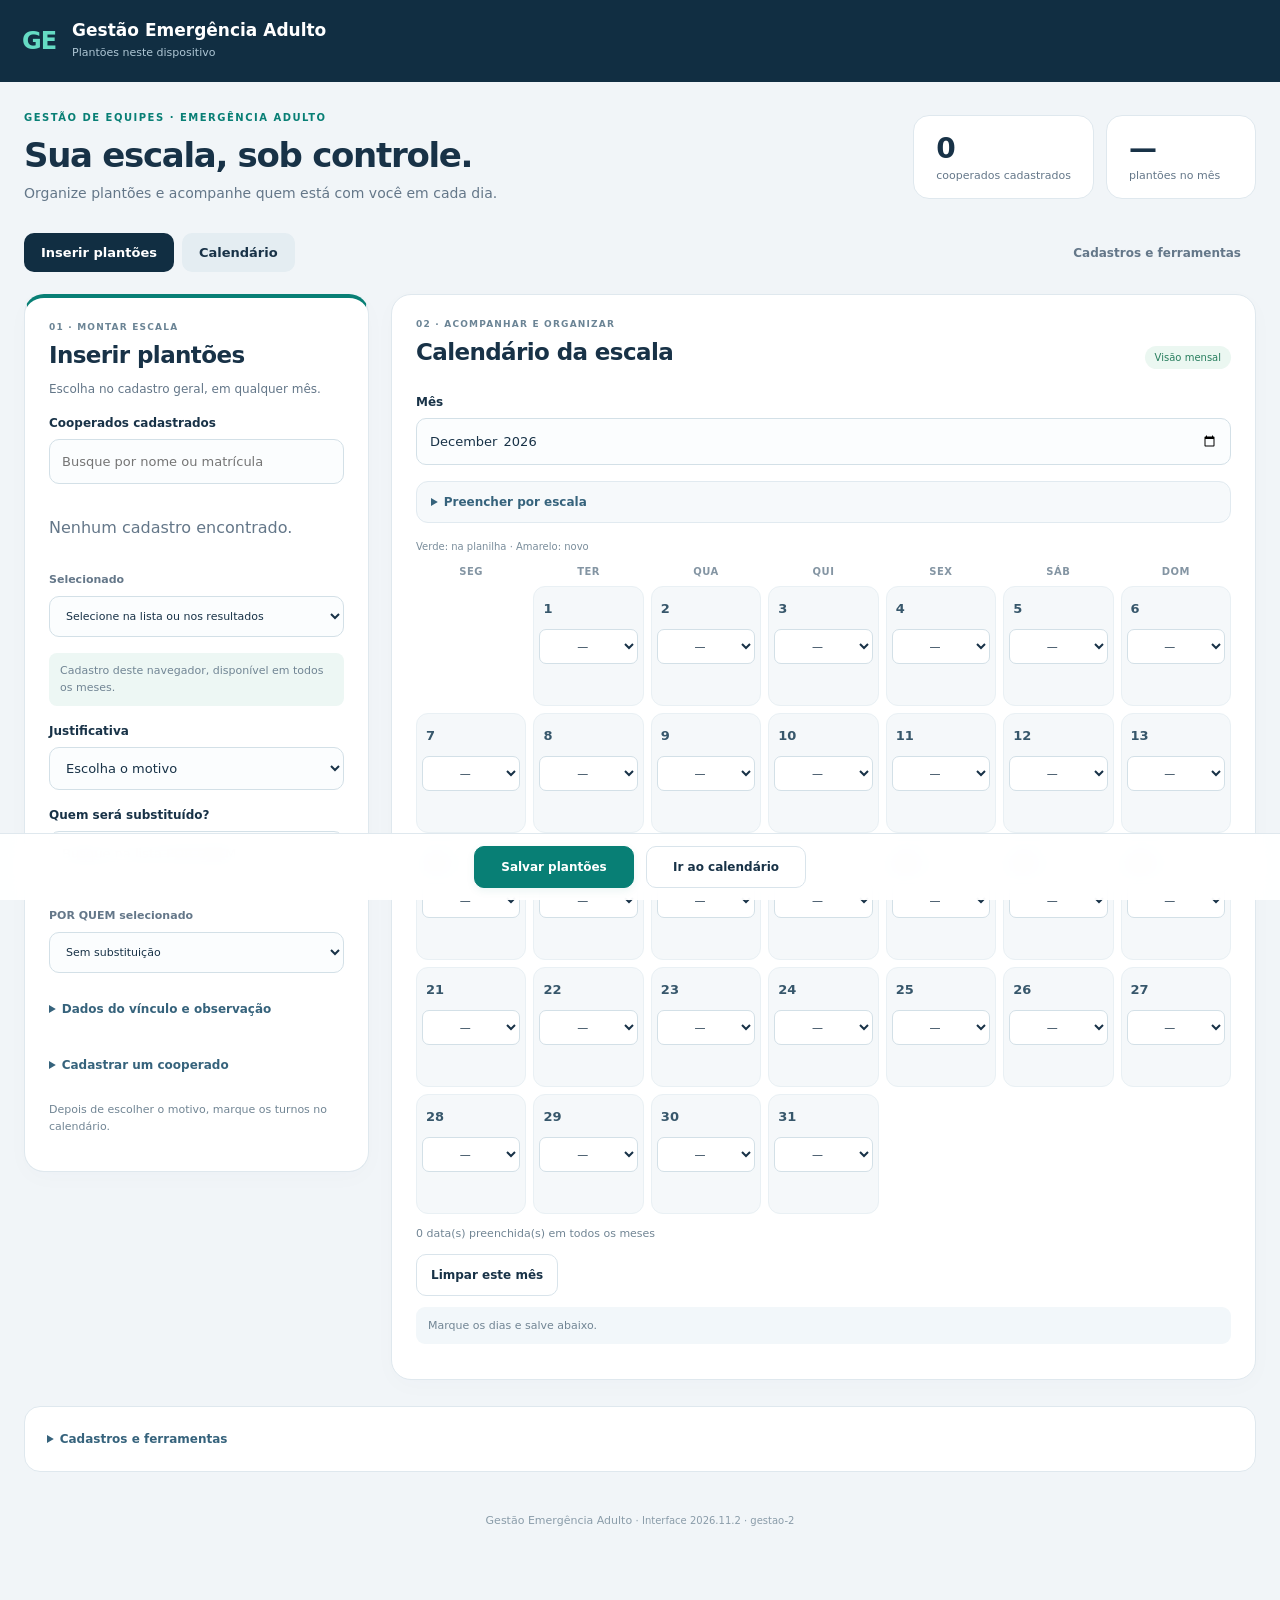
==== commit 8afed2f5: "Destaca quantitativos diários e adiciona filtro próprio MT à equipe" ====
--- a/index.html
+++ b/index.html
@@ -1,3 +1,3 @@
 <!doctype html>
 <html lang="pt-BR"><head><meta charset="utf-8"><meta name="viewport" content="width=device-width,initial-scale=1"><meta name="theme-color" content="#16675e"><title>Gestão Emergência Adulto</title><link rel="manifest" href="manifest.webmanifest"><link rel="icon" href="icon.svg"><link rel="stylesheet" href="style.css"><script defer src="monthly.js"></script><script defer src="professionals.js"></script><script defer src="calendar.js"></script><script defer src="team.js"></script><script defer src="replacements.js"></script><script defer src="schedules.js"></script><script defer src="removals.js"></script><script defer src="app.js"></script></head>
-<body><header><div class="brand">GE<span>Gestão Emergência Adulto<small id="app-status">Plantões neste dispositivo</small></span></div><button id="install" hidden>Instalar</button></header><main><section class="page-intro"><div><p class="eyebrow">GESTÃO DE EQUIPES · EMERGÊNCIA ADULTO</p><h1>Sua escala, sob controle.</h1><p>Organize plantões e acompanhe quem está com você em cada dia.</p></div><div class="overview"><div><strong id="overview-catalog">0</strong><span>cooperados cadastrados</span></div><div><strong id="overview-month">—</strong><span>plantões no mês</span></div></div></section><nav class="app-nav"><a href="#entry-panel">Inserir plantões</a><a href="#calendar-panel">Calendário</a><button id="open-tools" type="button">Cadastros e ferramentas</button></nav><form id="entry"><div class="workspace"><section class="card" id="entry-panel"><div class="section-kicker">01 · MONTAR ESCALA</div><h2 id="form-title">Inserir plantões</h2><p class="section-description">Escolha no cadastro geral, em qualquer mês.</p><label>Cooperados cadastrados<input type="search" id="professional-search" placeholder="Busque por nome ou matrícula" autocomplete="off"></label><div id="professional-results" class="picker-results"></div><label class="selected-label">Selecionado<select id="professional" required><option value="">Escolha um profissional</option></select></label><p id="catalog-status" class="hint" role="status">Cadastro deste navegador, disponível em todos os meses.</p><p id="profile-summary" class="hint"></p><label>Justificativa<select id="reason" required><option value="">Escolha o motivo</option></select></label><label for="replacement-search">Quem será substituído?<input id="replacement-search" type="search" placeholder="Busque na lista POR QUEM" autocomplete="off" aria-controls="replacement-results"></label><div id="replacement-results" class="picker-results" aria-live="polite"></div><p id="replacement-native-status" class="hint"></p><label class="selected-label">POR QUEM selecionado<select id="replacement" aria-label="Profissional substituído"><option value="">Sem substituição</option></select></label><details id="profile-details"><summary>Dados do vínculo e observação</summary><div class="metadata"><label>Matrícula<input id="registration" maxlength="30" placeholder="Opcional"></label><label>Cooperativa<select id="cooperative" required><option value="">Selecione</option><option>COOPEN</option><option>COOPISAUDE</option></select></label><label>Função<select id="category" required><option value="">Selecione</option><option value="ENFERMEIRO">Enfermeiro</option><option value="TÉCNICO DE ENFERMAGEM">Técnico de enfermagem</option></select></label></div><button id="catalog-save" type="button" class="secondary">Salvar cadastro do cooperado</button><label>Observação<textarea id="notes" rows="2" maxlength="2000" placeholder="Opcional"></textarea></label></details><details><summary>Cadastrar um cooperado</summary><div class="inline"><input id="new-professional" aria-label="Nome do novo profissional" placeholder="Nome completo" maxlength="120"><button type="button" id="add-professional">Adicionar</button></div></details><p class="hint">Depois de escolher o motivo, marque os turnos no calendário.</p><button type="button" id="cancel" class="secondary" hidden>Cancelar edição</button></section><section class="card" id="calendar-panel"><div class="section-kicker">02 · ACOMPANHAR E ORGANIZAR</div><div class="calendar-title"><h2>Calendário da escala</h2><span class="live-pill">Visão mensal</span></div><div id="calendar-views" class="segmented" hidden><button id="view-professional" type="button" aria-pressed="true">Por cooperado</button><button id="view-team" type="button" aria-pressed="false">Equipe do dia</button></div><div id="calendar-connection" hidden><label>Mês / aba da planilha<select id="shared-sheet"></select></label><button id="shared-load" type="button" class="secondary">Atualizar calendário</button><p id="calendar-sync" role="status"></p><details class="monthly-cooperators"><summary>Consultar quem já tem plantões neste mês</summary><label>Buscar cooperado no mês<input id="monthly-professional-search" type="search" placeholder="Digite o nome" autocomplete="off"></label><label>Cooperados com plantões no mês<select id="monthly-professional"><option value="">Carregue o mês primeiro</option></select></label><p id="monthly-professional-summary" class="hint" role="status"></p></details></div><label id="calendar-month-label">Mês<input id="calendar-month" type="month" required></label><details id="schedule-panel"><summary>Preencher por escala</summary><label>Padrão<select id="schedule-type"><optgroup label="Plantões de 12 horas"><option value="n12x36">N — 12×36, dias alternados</option><option value="mt12x36">MT — 12×36, dias alternados</option><option value="n1f2">N — 12×60, 1 noite e 2 folgas</option></optgroup><optgroup label="Plantões de 24 horas"><option value="shift24x48">24×48 — MTN a cada 3 dias</option><option value="shift24x72">24×72 — MTN a cada 4 dias</option></optgroup><optgroup label="Dias de trabalho e folga"><option value="cycle5x2">5×2 — cinco dias e duas folgas</option><option value="cycle6x1">6×1 — seis dias e uma folga</option><option value="cycle4x2">4×2 — quatro dias e duas folgas</option><option value="custom-cycle">Ciclo personalizado</option></optgroup><optgroup label="Semanas fixas e alternadas"><option value="mt-alternating">MT — Seg/Qua/Sex ↔ Ter/Qui</option><option value="weekly">Dias fixos da semana</option></optgroup></select></label><div class="month-filters"><label>Data inicial<input id="schedule-start" type="date"></label><label>Data final<input id="schedule-end" type="date"></label></div><label id="schedule-anchor-label">Data-base do ciclo<input id="schedule-anchor" type="date"></label><p class="hint">Use a mesma data-base nos meses seguintes para manter a sequência. Nos ciclos, ela marca um dia de trabalho; no MT alternado, define a semana 1 ou 2.</p><label id="schedule-phase-label" hidden>Semana da data-base<select id="schedule-phase"><option value="1">Semana 1 — Seg/Qua/Sex</option><option value="2">Semana 2 — Ter/Qui</option></select></label><div id="schedule-cycle-controls" class="month-filters" hidden><label>Dias de trabalho<input id="schedule-work-days" type="number" min="1" max="14" value="5"></label><label>Dias de folga<input id="schedule-rest-days" type="number" min="1" max="14" value="2"></label></div><div id="schedule-weekly" hidden><label>Turno<select id="schedule-shift"><option>M</option><option>T</option><option>MT</option><option>N</option><option>9C</option></select></label><fieldset id="schedule-weekdays" class="weekday-choices"><legend>Dias da semana</legend><label><input type="checkbox" name="schedule-weekday" value="1">Seg</label><label><input type="checkbox" name="schedule-weekday" value="2">Ter</label><label><input type="checkbox" name="schedule-weekday" value="3">Qua</label><label><input type="checkbox" name="schedule-weekday" value="4">Qui</label><label><input type="checkbox" name="schedule-weekday" value="5">Sex</label><label><input type="checkbox" name="schedule-weekday" value="6">Sáb</label><label><input type="checkbox" name="schedule-weekday" value="0">Dom</label></fieldset></div><button id="schedule-preview" type="button" class="secondary">Conferir escala</button><p id="schedule-summary" role="status"></p><div class="table-scroll"><table id="schedule-table"></table></div><button id="schedule-apply" type="button" class="primary" disabled>Aplicar seleções no calendário</button><p class="hint">A prévia não altera a planilha. Dias já preenchidos são preservados. Confira antes de enviar.</p></details><button id="send-pending" type="button" class="primary" hidden disabled>Enviar seleções do mês</button><p class="calendar-legend">Verde: na planilha · Amarelo: novo<span id="removal-legend" hidden> · Vermelho: selecionado para remoção</span></p><div class="calendar-week" aria-hidden="true"><span>Seg</span><span>Ter</span><span>Qua</span><span>Qui</span><span>Sex</span><span>Sáb</span><span>Dom</span></div><div id="calendar-grid" class="calendar-grid"></div><section id="day-team" class="day-team" hidden aria-labelledby="day-team-title"><div class="team-heading"><div><p class="eyebrow">EQUIPE ESCALADA</p><h3 id="day-team-title"></h3></div><button id="team-close" type="button" class="secondary" aria-label="Fechar equipe do dia">Fechar</button></div><p id="team-summary" class="hint" role="status"></p><div id="team-filters" class="team-filters" aria-label="Filtrar equipe por turno"></div><div id="team-list"></div><p class="hint">MT aparece em M e T; combinações com N também aparecem na noite. 9C tem filtro próprio. No geral, cada nome é contado uma vez.</p></section><p id="calendar-count" class="hint"></p><button id="clear-calendar" type="button" class="secondary">Limpar seleções</button><p id="calendar-instruction" class="hint">Marque os dias e salve abaixo.</p><details id="remote-details" hidden open><summary id="remote-details-summary">Plantões e justificativas do cooperado</summary><div id="shared-records"></div></details><details id="removal-panel" hidden><summary>Remover plantões por lista</summary><p>Cole a tabela inteira de <strong>seis ou oito colunas</strong>, ou NOME; DATA; TURNO. A leitura identifica data, nome e turno; títulos e cabeçalhos são ignorados.</p><label>Lista para remoção<textarea id="removal-text" rows="5" maxlength="1048576" placeholder="DATA&#9;NOME&#9;SETOR&#9;TURNO&#9;FUNÇÃO&#9;COOPERATIVA&#10;15/10/2026&#9;Nome do profissional&#9;Setor&#9;T&#9;Função&#9;Cooperativa"></textarea></label><p class="hint">Use datas completas para consultar outros meses. Datas sem ano usam o ano do calendário; apenas o dia usa o mês carregado. O turno precisa ser exatamente igual ao da célula: M não remove MT.</p><div class="tools"><label class="file-button">Abrir TXT/CSV<input id="removal-file" type="file" accept=".txt,.csv,.tsv,text/plain,text/csv" hidden></label><button id="removal-review" type="button" class="secondary">Conferir lista na planilha</button><button id="removal-execute" type="button" class="danger" disabled>Remover selecionados</button></div><p id="removal-summary" role="status" aria-live="polite">Confira a lista antes de remover.</p><div id="removal-results" class="removal-results"></div><p class="hint">Se houver mais de um registro com o mesmo nome, data e turno, escolha o vínculo e a justificativa na prévia. A remoção limpa somente as células dos plantões selecionados.</p></details></section></div></form><details id="tools-panel" class="tools-panel"><summary>Cadastros e ferramentas</summary><details id="tool-history"><summary>Histórico de registros locais <span id="count" class="badge">0 registros</span></summary><input type="search" id="search" aria-label="Buscar no histórico" placeholder="Buscar profissional ou data"><div id="records"></div></details><details id="tool-cadastros"><summary>Cadastro geral e importação</summary><p>Os cooperados deste cadastro ficam disponíveis mesmo em meses sem plantões.</p><button id="catalog-refresh" disabled type="button" class="secondary">Sincronizar cadastro com a planilha</button><section class="card bulk"><h2>Importar profissionais em lote</h2><p>Cole a lista copiada da planilha ou abra um arquivo TXT/CSV. Colunas: matrícula, nome, categoria e cooperativa.</p><label>Lista de profissionais<textarea id="bulk-text" rows="5" placeholder="MAT&#9;PROFISSIONAL DE ENFERMAGEM&#9;CATEGORIA&#9;COOPERATIVA"></textarea></label><div class="tools"><label class="file-button">Abrir TXT/CSV<input type="file" id="bulk-file" accept=".txt,.csv,.tsv,text/plain,text/csv" hidden></label><button id="bulk-review" class="secondary">Conferir lista</button><button id="bulk-import" class="primary" disabled>Importar cadastros novos</button></div><p id="bulk-summary" role="status"></p><p id="bulk-warning" class="hint"></p><div class="table-scroll"><table id="bulk-table"></table></div></section><section class="card bulk"><h2>Cadastro separado — POR QUEM</h2><p>Importe os nomes das pessoas substituídas, um por linha. Esta lista é independente dos cooperados acionados.</p><label>Nomes<textarea id="replacement-text" rows="5" placeholder="Um nome por linha"></textarea></label><div class="tools"><label class="file-button">Abrir lista TXT<input id="replacement-file" type="file" accept=".txt,text/plain" hidden></label><button id="replacement-review" class="secondary">Conferir nomes</button><button id="replacement-import" class="primary" disabled>Adicionar nomes à lista POR QUEM</button></div><p id="replacement-summary" role="status"></p><div class="table-scroll"><table id="replacement-table"></table></div></section></details><details id="tool-export"><summary>Copiar ou exportar registros locais</summary><section class="card monthly"><h2>Copiar para a planilha</h2><p>Escolha o mês e a função para gerar as linhas do bloco correspondente na planilha compartilhada.</p><div class="month-filters"><label>Mês<input type="month" id="month" required></label><label>Bloco<select id="month-category"><option value="ENFERMEIRO">Enfermeiros</option><option value="TÉCNICO DE ENFERMAGEM">Técnicos de enfermagem</option></select></label></div><p id="monthly-summary" class="hint"></p><p id="monthly-warning" role="alert"></p><div class="tools"><button id="copy-month" class="primary">Copiar linhas para colar</button><button id="download-month" class="secondary">Baixar planilha CSV</button></div><p class="hint">Na aba do mês, selecione a coluna A de uma linha vazia no bloco da função escolhida e cole. A cópia começa pela matrícula, sem cabeçalho, e termina nos dias: preserva as colunas CHD, CHN e CH. Não cole sobre registros existentes. As horas aparecem no CSV para conferência.</p><details><summary>Conferir grade mensal</summary><div class="table-scroll"><table id="monthly-table"></table></div></details><label id="copy-fallback-label" hidden>Copie manualmente o conteúdo abaixo<textarea id="copy-fallback" rows="6" readonly></textarea></label></section><button id="csv" type="button" class="secondary">Exportar lista simples CSV</button></details><details id="tool-backup"><summary>Backup e restauração</summary><p class="hint">Os cadastros locais ficam neste navegador. Faça backup para transferir entre dispositivos.</p><div class="tools"><button id="backup" type="button" class="secondary">Fazer backup</button><label class="file-button">Restaurar backup<input type="file" id="restore" accept="application/json,.json" hidden></label></div></details><details id="tool-connection"><summary>Configuração da conexão</summary><label>Usar<select id="calendar-mode"><option value="local">Registros deste dispositivo</option><option value="sheet" disabled>Planilha compartilhada</option></select></label><p id="shared-status">Para acessar a planilha, use a implantação Google Apps Script autorizada com sua conta.</p><details id="shared-help"><summary>Como conectar</summary><p>Veja as instruções da pasta google-apps-script no GitHub. Configure primeiro na cópia de teste, executando como o usuário que acessa.</p></details></details></details><footer>Gestão Emergência Adulto <span>· Interface 2026.11 · gestao-2</span></footer></main><div class="action-dock"><button id="save-local" form="entry" type="submit" class="primary">Salvar plantões</button><button type="button" id="calendar-jump" class="secondary">Ir ao calendário</button></div><dialog id="shift-editor" aria-labelledby="shift-editor-title"><form id="shift-editor-form"><h2 id="shift-editor-title">Alterar turno existente</h2><p id="shift-editor-record"></p><p id="shift-editor-reason"></p><p id="shift-editor-replacement"></p><p id="shift-editor-link" class="hint"></p><label>Novo turno<select id="shift-editor-code" required></select></label><p class="hint">A alteração preserva a justificativa, o POR QUEM e os dados do vínculo.</p><div class="tools"><button id="shift-editor-save" type="submit" class="primary">Salvar alteração</button><button id="shift-editor-cancel" type="button" class="secondary">Cancelar</button><button id="shift-editor-delete" type="button" class="danger">Excluir plantão</button></div></form></dialog><div id="message" role="status" aria-live="polite" hidden></div></body></html>+<body><header><div class="brand">GE<span>Gestão Emergência Adulto<small id="app-status">Plantões neste dispositivo</small></span></div><button id="install" hidden>Instalar</button></header><main><section class="page-intro"><div><p class="eyebrow">GESTÃO DE EQUIPES · EMERGÊNCIA ADULTO</p><h1>Sua escala, sob controle.</h1><p>Organize plantões e acompanhe quem está com você em cada dia.</p></div><div class="overview"><div><strong id="overview-catalog">0</strong><span>cooperados cadastrados</span></div><div><strong id="overview-month">—</strong><span>plantões no mês</span></div></div></section><nav class="app-nav"><a href="#entry-panel">Inserir plantões</a><a href="#calendar-panel">Calendário</a><button id="open-tools" type="button">Cadastros e ferramentas</button></nav><form id="entry"><div class="workspace"><section class="card" id="entry-panel"><div class="section-kicker">01 · MONTAR ESCALA</div><h2 id="form-title">Inserir plantões</h2><p class="section-description">Escolha no cadastro geral, em qualquer mês.</p><label>Cooperados cadastrados<input type="search" id="professional-search" placeholder="Busque por nome ou matrícula" autocomplete="off"></label><div id="professional-results" class="picker-results"></div><label class="selected-label">Selecionado<select id="professional" required><option value="">Escolha um profissional</option></select></label><p id="catalog-status" class="hint" role="status">Cadastro deste navegador, disponível em todos os meses.</p><p id="profile-summary" class="hint"></p><label>Justificativa<select id="reason" required><option value="">Escolha o motivo</option></select></label><label for="replacement-search">Quem será substituído?<input id="replacement-search" type="search" placeholder="Busque na lista POR QUEM" autocomplete="off" aria-controls="replacement-results"></label><div id="replacement-results" class="picker-results" aria-live="polite"></div><p id="replacement-native-status" class="hint"></p><label class="selected-label">POR QUEM selecionado<select id="replacement" aria-label="Profissional substituído"><option value="">Sem substituição</option></select></label><details id="profile-details"><summary>Dados do vínculo e observação</summary><div class="metadata"><label>Matrícula<input id="registration" maxlength="30" placeholder="Opcional"></label><label>Cooperativa<select id="cooperative" required><option value="">Selecione</option><option>COOPEN</option><option>COOPISAUDE</option></select></label><label>Função<select id="category" required><option value="">Selecione</option><option value="ENFERMEIRO">Enfermeiro</option><option value="TÉCNICO DE ENFERMAGEM">Técnico de enfermagem</option></select></label></div><button id="catalog-save" type="button" class="secondary">Salvar cadastro do cooperado</button><label>Observação<textarea id="notes" rows="2" maxlength="2000" placeholder="Opcional"></textarea></label></details><details><summary>Cadastrar um cooperado</summary><div class="inline"><input id="new-professional" aria-label="Nome do novo profissional" placeholder="Nome completo" maxlength="120"><button type="button" id="add-professional">Adicionar</button></div></details><p class="hint">Depois de escolher o motivo, marque os turnos no calendário.</p><button type="button" id="cancel" class="secondary" hidden>Cancelar edição</button></section><section class="card" id="calendar-panel"><div class="section-kicker">02 · ACOMPANHAR E ORGANIZAR</div><div class="calendar-title"><h2>Calendário da escala</h2><span class="live-pill">Visão mensal</span></div><div id="calendar-views" class="segmented" hidden><button id="view-professional" type="button" aria-pressed="true">Por cooperado</button><button id="view-team" type="button" aria-pressed="false">Equipe do dia</button></div><div id="calendar-connection" hidden><label>Mês / aba da planilha<select id="shared-sheet"></select></label><button id="shared-load" type="button" class="secondary">Atualizar calendário</button><p id="calendar-sync" role="status"></p><details class="monthly-cooperators"><summary>Consultar quem já tem plantões neste mês</summary><label>Buscar cooperado no mês<input id="monthly-professional-search" type="search" placeholder="Digite o nome" autocomplete="off"></label><label>Cooperados com plantões no mês<select id="monthly-professional"><option value="">Carregue o mês primeiro</option></select></label><p id="monthly-professional-summary" class="hint" role="status"></p></details></div><label id="calendar-month-label">Mês<input id="calendar-month" type="month" required></label><details id="schedule-panel"><summary>Preencher por escala</summary><label>Padrão<select id="schedule-type"><optgroup label="Plantões de 12 horas"><option value="n12x36">N — 12×36, dias alternados</option><option value="mt12x36">MT — 12×36, dias alternados</option><option value="n1f2">N — 12×60, 1 noite e 2 folgas</option></optgroup><optgroup label="Plantões de 24 horas"><option value="shift24x48">24×48 — MTN a cada 3 dias</option><option value="shift24x72">24×72 — MTN a cada 4 dias</option></optgroup><optgroup label="Dias de trabalho e folga"><option value="cycle5x2">5×2 — cinco dias e duas folgas</option><option value="cycle6x1">6×1 — seis dias e uma folga</option><option value="cycle4x2">4×2 — quatro dias e duas folgas</option><option value="custom-cycle">Ciclo personalizado</option></optgroup><optgroup label="Semanas fixas e alternadas"><option value="mt-alternating">MT — Seg/Qua/Sex ↔ Ter/Qui</option><option value="weekly">Dias fixos da semana</option></optgroup></select></label><div class="month-filters"><label>Data inicial<input id="schedule-start" type="date"></label><label>Data final<input id="schedule-end" type="date"></label></div><label id="schedule-anchor-label">Data-base do ciclo<input id="schedule-anchor" type="date"></label><p class="hint">Use a mesma data-base nos meses seguintes para manter a sequência. Nos ciclos, ela marca um dia de trabalho; no MT alternado, define a semana 1 ou 2.</p><label id="schedule-phase-label" hidden>Semana da data-base<select id="schedule-phase"><option value="1">Semana 1 — Seg/Qua/Sex</option><option value="2">Semana 2 — Ter/Qui</option></select></label><div id="schedule-cycle-controls" class="month-filters" hidden><label>Dias de trabalho<input id="schedule-work-days" type="number" min="1" max="14" value="5"></label><label>Dias de folga<input id="schedule-rest-days" type="number" min="1" max="14" value="2"></label></div><div id="schedule-weekly" hidden><label>Turno<select id="schedule-shift"><option>M</option><option>T</option><option>MT</option><option>N</option><option>9C</option></select></label><fieldset id="schedule-weekdays" class="weekday-choices"><legend>Dias da semana</legend><label><input type="checkbox" name="schedule-weekday" value="1">Seg</label><label><input type="checkbox" name="schedule-weekday" value="2">Ter</label><label><input type="checkbox" name="schedule-weekday" value="3">Qua</label><label><input type="checkbox" name="schedule-weekday" value="4">Qui</label><label><input type="checkbox" name="schedule-weekday" value="5">Sex</label><label><input type="checkbox" name="schedule-weekday" value="6">Sáb</label><label><input type="checkbox" name="schedule-weekday" value="0">Dom</label></fieldset></div><button id="schedule-preview" type="button" class="secondary">Conferir escala</button><p id="schedule-summary" role="status"></p><div class="table-scroll"><table id="schedule-table"></table></div><button id="schedule-apply" type="button" class="primary" disabled>Aplicar seleções no calendário</button><p class="hint">A prévia não altera a planilha. Dias já preenchidos são preservados. Confira antes de enviar.</p></details><button id="send-pending" type="button" class="primary" hidden disabled>Enviar seleções do mês</button><p class="calendar-legend">Verde: na planilha · Amarelo: novo<span id="removal-legend" hidden> · Vermelho: selecionado para remoção</span></p><p id="team-quantitative-note" class="hint" hidden>Quantitativo por dia: total de nomes únicos e equipe por turno. E = enfermeiros · TE = técnicos. MT também está incluído em M e T.</p><div class="calendar-week" aria-hidden="true"><span>Seg</span><span>Ter</span><span>Qua</span><span>Qui</span><span>Sex</span><span>Sáb</span><span>Dom</span></div><div id="calendar-grid" class="calendar-grid"></div><section id="day-team" class="day-team" hidden aria-labelledby="day-team-title"><div class="team-heading"><div><p class="eyebrow">EQUIPE ESCALADA</p><h3 id="day-team-title"></h3></div><button id="team-close" type="button" class="secondary" aria-label="Fechar equipe do dia">Fechar</button></div><p id="team-summary" class="hint" role="status"></p><div id="team-totals" class="team-totals" aria-label="Quantitativo da equipe"></div><div id="team-filters" class="team-filters" aria-label="Filtrar equipe por turno"></div><div id="team-list"></div><p class="hint">MT e MTN aparecem no filtro MT, em M e em T; as combinações com N também aparecem na noite. 9C tem filtro próprio. O total conta cada nome uma vez, mesmo quando participa de vários turnos.</p></section><p id="calendar-count" class="hint"></p><button id="clear-calendar" type="button" class="secondary">Limpar seleções</button><p id="calendar-instruction" class="hint">Marque os dias e salve abaixo.</p><details id="remote-details" hidden open><summary id="remote-details-summary">Plantões e justificativas do cooperado</summary><div id="shared-records"></div></details><details id="removal-panel" hidden><summary>Remover plantões por lista</summary><p>Cole a tabela inteira de <strong>seis ou oito colunas</strong>, ou NOME; DATA; TURNO. A leitura identifica data, nome e turno; títulos e cabeçalhos são ignorados.</p><label>Lista para remoção<textarea id="removal-text" rows="5" maxlength="1048576" placeholder="DATA&#9;NOME&#9;SETOR&#9;TURNO&#9;FUNÇÃO&#9;COOPERATIVA&#10;15/10/2026&#9;Nome do profissional&#9;Setor&#9;T&#9;Função&#9;Cooperativa"></textarea></label><p class="hint">Use datas completas para consultar outros meses. Datas sem ano usam o ano do calendário; apenas o dia usa o mês carregado. O turno precisa ser exatamente igual ao da célula: M não remove MT.</p><div class="tools"><label class="file-button">Abrir TXT/CSV<input id="removal-file" type="file" accept=".txt,.csv,.tsv,text/plain,text/csv" hidden></label><button id="removal-review" type="button" class="secondary">Conferir lista na planilha</button><button id="removal-execute" type="button" class="danger" disabled>Remover selecionados</button></div><p id="removal-summary" role="status" aria-live="polite">Confira a lista antes de remover.</p><div id="removal-results" class="removal-results"></div><p class="hint">Se houver mais de um registro com o mesmo nome, data e turno, escolha o vínculo e a justificativa na prévia. A remoção limpa somente as células dos plantões selecionados.</p></details></section></div></form><details id="tools-panel" class="tools-panel"><summary>Cadastros e ferramentas</summary><details id="tool-history"><summary>Histórico de registros locais <span id="count" class="badge">0 registros</span></summary><input type="search" id="search" aria-label="Buscar no histórico" placeholder="Buscar profissional ou data"><div id="records"></div></details><details id="tool-cadastros"><summary>Cadastro geral e importação</summary><p>Os cooperados deste cadastro ficam disponíveis mesmo em meses sem plantões.</p><button id="catalog-refresh" disabled type="button" class="secondary">Sincronizar cadastro com a planilha</button><section class="card bulk"><h2>Importar profissionais em lote</h2><p>Cole a lista copiada da planilha ou abra um arquivo TXT/CSV. Colunas: matrícula, nome, categoria e cooperativa.</p><label>Lista de profissionais<textarea id="bulk-text" rows="5" placeholder="MAT&#9;PROFISSIONAL DE ENFERMAGEM&#9;CATEGORIA&#9;COOPERATIVA"></textarea></label><div class="tools"><label class="file-button">Abrir TXT/CSV<input type="file" id="bulk-file" accept=".txt,.csv,.tsv,text/plain,text/csv" hidden></label><button id="bulk-review" class="secondary">Conferir lista</button><button id="bulk-import" class="primary" disabled>Importar cadastros novos</button></div><p id="bulk-summary" role="status"></p><p id="bulk-warning" class="hint"></p><div class="table-scroll"><table id="bulk-table"></table></div></section><section class="card bulk"><h2>Cadastro separado — POR QUEM</h2><p>Importe os nomes das pessoas substituídas, um por linha. Esta lista é independente dos cooperados acionados.</p><label>Nomes<textarea id="replacement-text" rows="5" placeholder="Um nome por linha"></textarea></label><div class="tools"><label class="file-button">Abrir lista TXT<input id="replacement-file" type="file" accept=".txt,text/plain" hidden></label><button id="replacement-review" class="secondary">Conferir nomes</button><button id="replacement-import" class="primary" disabled>Adicionar nomes à lista POR QUEM</button></div><p id="replacement-summary" role="status"></p><div class="table-scroll"><table id="replacement-table"></table></div></section></details><details id="tool-export"><summary>Copiar ou exportar registros locais</summary><section class="card monthly"><h2>Copiar para a planilha</h2><p>Escolha o mês e a função para gerar as linhas do bloco correspondente na planilha compartilhada.</p><div class="month-filters"><label>Mês<input type="month" id="month" required></label><label>Bloco<select id="month-category"><option value="ENFERMEIRO">Enfermeiros</option><option value="TÉCNICO DE ENFERMAGEM">Técnicos de enfermagem</option></select></label></div><p id="monthly-summary" class="hint"></p><p id="monthly-warning" role="alert"></p><div class="tools"><button id="copy-month" class="primary">Copiar linhas para colar</button><button id="download-month" class="secondary">Baixar planilha CSV</button></div><p class="hint">Na aba do mês, selecione a coluna A de uma linha vazia no bloco da função escolhida e cole. A cópia começa pela matrícula, sem cabeçalho, e termina nos dias: preserva as colunas CHD, CHN e CH. Não cole sobre registros existentes. As horas aparecem no CSV para conferência.</p><details><summary>Conferir grade mensal</summary><div class="table-scroll"><table id="monthly-table"></table></div></details><label id="copy-fallback-label" hidden>Copie manualmente o conteúdo abaixo<textarea id="copy-fallback" rows="6" readonly></textarea></label></section><button id="csv" type="button" class="secondary">Exportar lista simples CSV</button></details><details id="tool-backup"><summary>Backup e restauração</summary><p class="hint">Os cadastros locais ficam neste navegador. Faça backup para transferir entre dispositivos.</p><div class="tools"><button id="backup" type="button" class="secondary">Fazer backup</button><label class="file-button">Restaurar backup<input type="file" id="restore" accept="application/json,.json" hidden></label></div></details><details id="tool-connection"><summary>Configuração da conexão</summary><label>Usar<select id="calendar-mode"><option value="local">Registros deste dispositivo</option><option value="sheet" disabled>Planilha compartilhada</option></select></label><p id="shared-status">Para acessar a planilha, use a implantação Google Apps Script autorizada com sua conta.</p><details id="shared-help"><summary>Como conectar</summary><p>Veja as instruções da pasta google-apps-script no GitHub. Configure primeiro na cópia de teste, executando como o usuário que acessa.</p></details></details></details><footer>Gestão Emergência Adulto <span>· Interface 2026.11.2 · gestao-2</span></footer></main><div class="action-dock"><button id="save-local" form="entry" type="submit" class="primary">Salvar plantões</button><button type="button" id="calendar-jump" class="secondary">Ir ao calendário</button></div><dialog id="shift-editor" aria-labelledby="shift-editor-title"><form id="shift-editor-form"><h2 id="shift-editor-title">Alterar turno existente</h2><p id="shift-editor-record"></p><p id="shift-editor-reason"></p><p id="shift-editor-replacement"></p><p id="shift-editor-link" class="hint"></p><label>Novo turno<select id="shift-editor-code" required></select></label><p class="hint">A alteração preserva a justificativa, o POR QUEM e os dados do vínculo.</p><div class="tools"><button id="shift-editor-save" type="submit" class="primary">Salvar alteração</button><button id="shift-editor-cancel" type="button" class="secondary">Cancelar</button><button id="shift-editor-delete" type="button" class="danger">Excluir plantão</button></div></form></dialog><div id="message" role="status" aria-live="polite" hidden></div></body></html>
--- a/style.css
+++ b/style.css
@@ -3,3 +3,8 @@
 @media(max-width:850px){header{padding:18px}.brand span{font-size:14px}.brand small{font-size:10px}.page-intro{align-items:flex-start;flex-direction:column;margin-bottom:22px;gap:18px}.page-intro h1{font-size:30px}.page-intro p:not(.eyebrow){font-size:12px}.overview{width:100%;gap:10px}.overview>div{flex:1;min-width:0;padding:12px 16px}.overview strong{font-size:24px}.overview span{font-size:10px}main{padding:22px 12px}.workspace{grid-template-columns:1fr;gap:18px}.card{padding:20px 16px;border-radius:17px}.app-nav{gap:5px}.app-nav a,.app-nav button{font-size:11px;padding:10px}.app-nav button{margin-left:0}.calendar-grid,.calendar-week{gap:4px}.calendar-day{min-height:110px;padding:3px;border-radius:9px}.day-number{padding:5px 3px;font-size:12px}.calendar-day select{font-size:10px;border-radius:6px;min-height:34px}.day-team-count{font-size:8px;margin-left:1px;margin-right:1px}.calendar-insert{font-size:9px}.remote-shift{font-size:10px}.day-turns{font-size:8px}.day-team{padding:14px}.team-heading h3{font-size:16px}.team-heading button{font-size:10px;padding:8px;min-height:34px}#team-list{grid-template-columns:1fr}.team-filters{gap:4px}.team-filters button{font-size:10px;padding:7px 9px}.team-category h4{margin-top:12px}#calendar-connection{gap:0 8px}#calendar-connection button{font-size:11px;padding:10px}.live-pill{font-size:9px}.calendar-title h2{font-size:22px}.tools-panel{padding:10px 15px}.action-dock button{min-width:0;flex:1;max-width:280px}.removal-candidate{flex-wrap:wrap}.removal-candidate label{flex-basis:100%}.removal-candidate button{margin-left:34px}footer span{display:block;margin-top:5px}}
 
 .calendar-grid.team-view .calendar-day{min-height:86px}.team-heading h3::first-letter{text-transform:uppercase}
+
+/* Quantitativo diário: números legíveis e filtros diretos no calendário. */
+.day-total{display:flex;align-items:center;justify-content:space-between;gap:4px;width:100%;min-height:40px;padding:6px 7px;background:#fff;border:1px solid #d9e8e2;color:#234d43;border-radius:8px;margin:3px 0}.day-total>span{padding:0!important;background:none!important;font-size:10px;font-weight:600}.day-total strong{font-size:22px;line-height:1.1;letter-spacing:-.5px}.day-role-counts{display:flex;justify-content:space-between;gap:4px;flex-wrap:wrap;font-size:9px;color:#55786e;padding:4px 2px 7px}.calendar-grid.team-view .day-turns{display:grid;grid-template-columns:1fr 1fr;gap:4px}.day-turns button.day-turn{display:flex;align-items:center;justify-content:space-between;gap:4px;min-height:28px;padding:4px 6px;border:1px solid #cce0d6;border-radius:6px;background:#e0f0e8;color:#335f50}.day-turns button.day-turn>span{font-size:10px;font-weight:650;padding:0;background:none}.day-turns button.day-turn>strong{font-size:15px;font-variant-numeric:tabular-nums;line-height:1.2}.day-turns button.day-turn[data-team-shift=MT]{background:#dbe9f6;border-color:#c5d8eb;color:#315d84}.day-turns button.day-turn.zero-count{background:#f3f6f7;border-color:#e5ebee;color:#91a2ac}.day-turns button.day-turn:hover{border-color:#6ba88e;background:#cde5d9}.team-totals{display:grid;grid-template-columns:repeat(3,minmax(0,1fr));gap:8px;margin:14px 0}.team-totals>div{background:#fff;border:1px solid #dde8ee;border-radius:11px;padding:12px}.team-totals strong{display:block;font-size:25px;line-height:1.1;color:#173d4d;font-variant-numeric:tabular-nums}.team-totals span{display:block;font-size:10px;color:#6c8292;margin-top:6px}.team-filters button{display:flex;align-items:center;justify-content:space-between;gap:12px;min-height:44px}.team-filters button strong{font-size:19px;line-height:1;font-variant-numeric:tabular-nums}.team-filters button span{font-size:11px}.team-filters button[aria-pressed=true] strong{color:#fff}#team-quantitative-note{padding:11px 13px;background:#edf5f8;border:1px solid #dce8ef;border-radius:9px;color:#507082}
+@media(max-width:1100px){.calendar-grid.team-view .day-turns{grid-template-columns:1fr}.day-total{padding:5px 3px}.day-total>span{font-size:8px}.day-total strong{font-size:20px}.day-role-counts{font-size:8px;gap:2px}.day-turns button.day-turn{padding:4px;min-height:26px}.day-turns button.day-turn>strong{font-size:14px}}
+@media(max-width:850px){.calendar-grid.team-view .calendar-day{padding:3px;min-height:225px}.day-total{flex-direction:column;gap:2px;min-height:45px;margin:2px 0 0;padding:4px 1px}.day-total strong{font-size:20px}.day-role-counts{gap:1px;justify-content:center;font-size:8px;padding:5px 0;min-height:29px}.day-role-counts span{white-space:nowrap}.day-turns button.day-turn{padding:4px 2px;gap:1px;min-height:28px}.day-turns button.day-turn>span{font-size:9px}.day-turns button.day-turn>strong{font-size:14px}.team-totals{gap:5px}.team-totals>div{padding:11px 8px}.team-totals strong{font-size:24px}.team-totals span{font-size:9px}.team-filters button{gap:9px;min-height:44px}.team-filters button span{font-size:10px}}
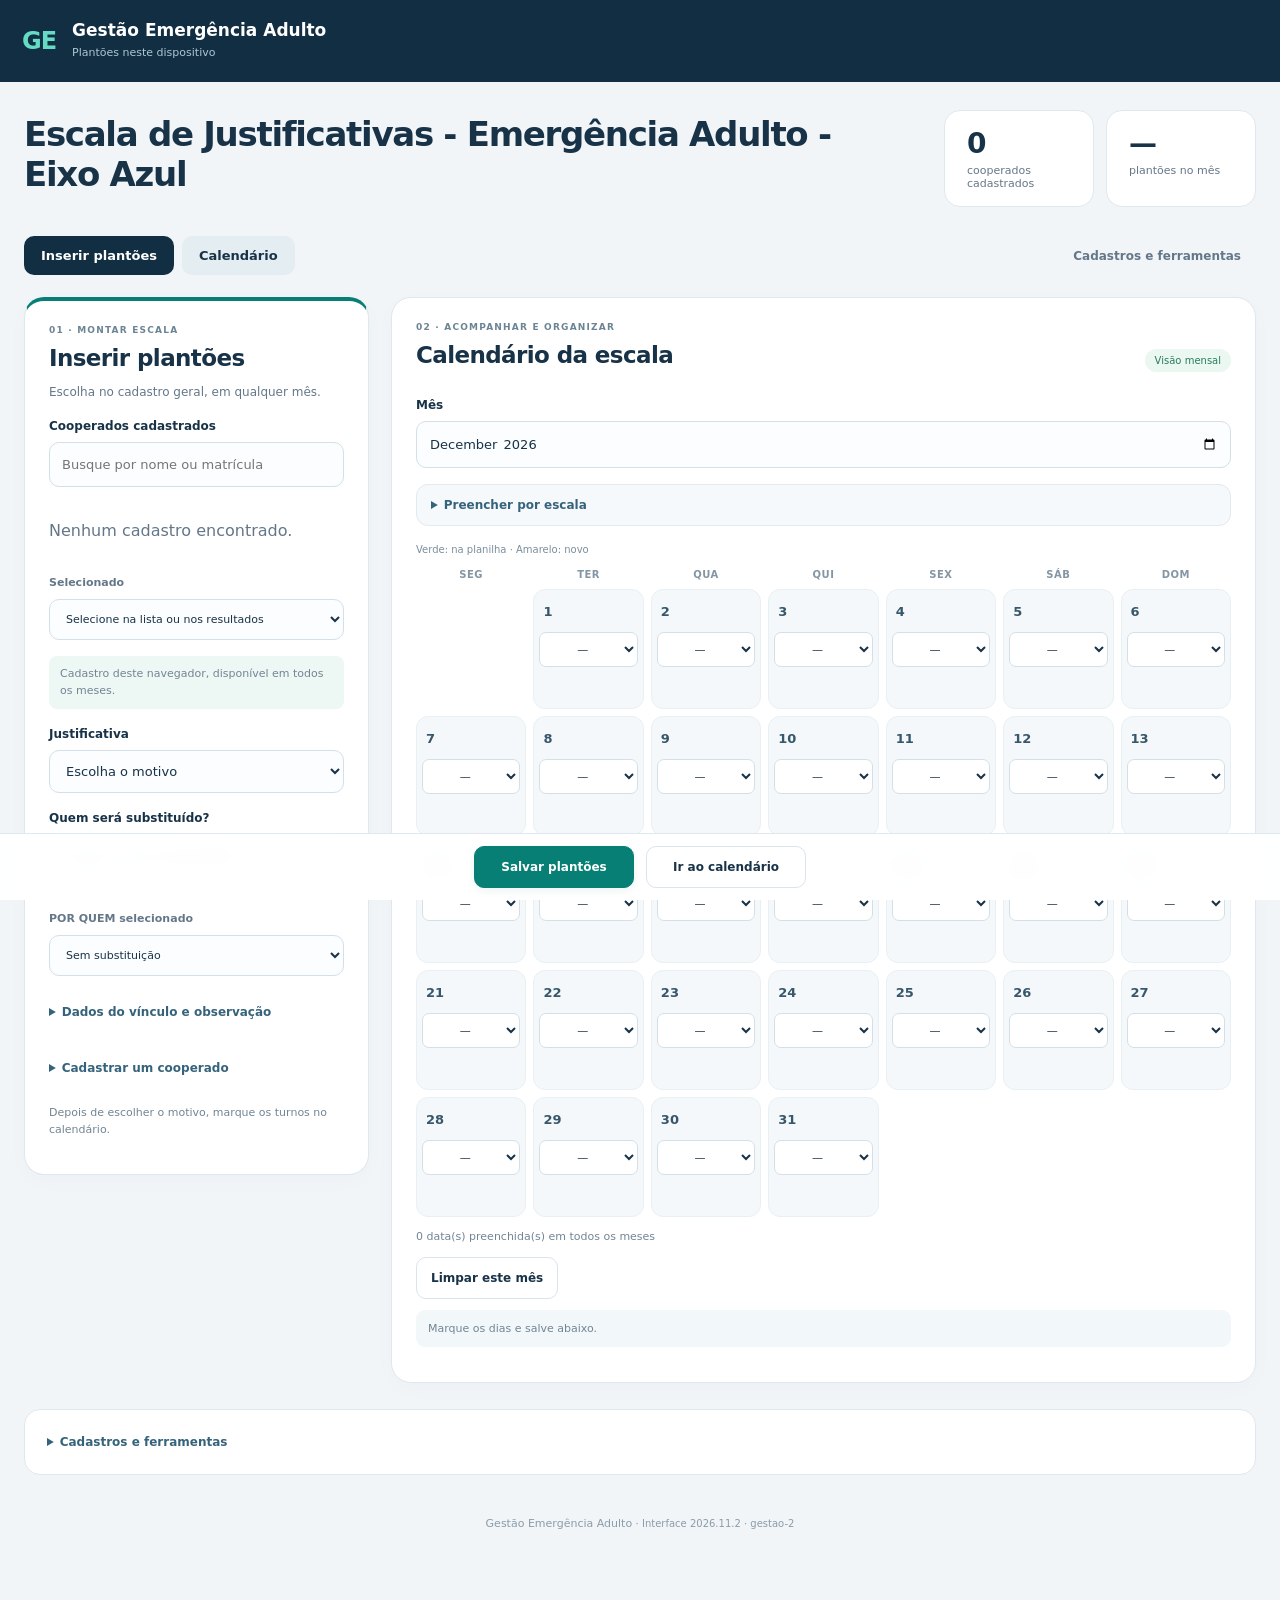
==== commit 47ebcbf7: "Substitui slogan pelo título da escala do Eixo Azul" ====
--- a/index.html
+++ b/index.html
@@ -1,3 +1,3 @@
 <!doctype html>
-<html lang="pt-BR"><head><meta charset="utf-8"><meta name="viewport" content="width=device-width,initial-scale=1"><meta name="theme-color" content="#16675e"><title>Gestão Emergência Adulto</title><link rel="manifest" href="manifest.webmanifest"><link rel="icon" href="icon.svg"><link rel="stylesheet" href="style.css"><script defer src="monthly.js"></script><script defer src="professionals.js"></script><script defer src="calendar.js"></script><script defer src="team.js"></script><script defer src="replacements.js"></script><script defer src="schedules.js"></script><script defer src="removals.js"></script><script defer src="app.js"></script></head>
-<body><header><div class="brand">GE<span>Gestão Emergência Adulto<small id="app-status">Plantões neste dispositivo</small></span></div><button id="install" hidden>Instalar</button></header><main><section class="page-intro"><div><p class="eyebrow">GESTÃO DE EQUIPES · EMERGÊNCIA ADULTO</p><h1>Sua escala, sob controle.</h1><p>Organize plantões e acompanhe quem está com você em cada dia.</p></div><div class="overview"><div><strong id="overview-catalog">0</strong><span>cooperados cadastrados</span></div><div><strong id="overview-month">—</strong><span>plantões no mês</span></div></div></section><nav class="app-nav"><a href="#entry-panel">Inserir plantões</a><a href="#calendar-panel">Calendário</a><button id="open-tools" type="button">Cadastros e ferramentas</button></nav><form id="entry"><div class="workspace"><section class="card" id="entry-panel"><div class="section-kicker">01 · MONTAR ESCALA</div><h2 id="form-title">Inserir plantões</h2><p class="section-description">Escolha no cadastro geral, em qualquer mês.</p><label>Cooperados cadastrados<input type="search" id="professional-search" placeholder="Busque por nome ou matrícula" autocomplete="off"></label><div id="professional-results" class="picker-results"></div><label class="selected-label">Selecionado<select id="professional" required><option value="">Escolha um profissional</option></select></label><p id="catalog-status" class="hint" role="status">Cadastro deste navegador, disponível em todos os meses.</p><p id="profile-summary" class="hint"></p><label>Justificativa<select id="reason" required><option value="">Escolha o motivo</option></select></label><label for="replacement-search">Quem será substituído?<input id="replacement-search" type="search" placeholder="Busque na lista POR QUEM" autocomplete="off" aria-controls="replacement-results"></label><div id="replacement-results" class="picker-results" aria-live="polite"></div><p id="replacement-native-status" class="hint"></p><label class="selected-label">POR QUEM selecionado<select id="replacement" aria-label="Profissional substituído"><option value="">Sem substituição</option></select></label><details id="profile-details"><summary>Dados do vínculo e observação</summary><div class="metadata"><label>Matrícula<input id="registration" maxlength="30" placeholder="Opcional"></label><label>Cooperativa<select id="cooperative" required><option value="">Selecione</option><option>COOPEN</option><option>COOPISAUDE</option></select></label><label>Função<select id="category" required><option value="">Selecione</option><option value="ENFERMEIRO">Enfermeiro</option><option value="TÉCNICO DE ENFERMAGEM">Técnico de enfermagem</option></select></label></div><button id="catalog-save" type="button" class="secondary">Salvar cadastro do cooperado</button><label>Observação<textarea id="notes" rows="2" maxlength="2000" placeholder="Opcional"></textarea></label></details><details><summary>Cadastrar um cooperado</summary><div class="inline"><input id="new-professional" aria-label="Nome do novo profissional" placeholder="Nome completo" maxlength="120"><button type="button" id="add-professional">Adicionar</button></div></details><p class="hint">Depois de escolher o motivo, marque os turnos no calendário.</p><button type="button" id="cancel" class="secondary" hidden>Cancelar edição</button></section><section class="card" id="calendar-panel"><div class="section-kicker">02 · ACOMPANHAR E ORGANIZAR</div><div class="calendar-title"><h2>Calendário da escala</h2><span class="live-pill">Visão mensal</span></div><div id="calendar-views" class="segmented" hidden><button id="view-professional" type="button" aria-pressed="true">Por cooperado</button><button id="view-team" type="button" aria-pressed="false">Equipe do dia</button></div><div id="calendar-connection" hidden><label>Mês / aba da planilha<select id="shared-sheet"></select></label><button id="shared-load" type="button" class="secondary">Atualizar calendário</button><p id="calendar-sync" role="status"></p><details class="monthly-cooperators"><summary>Consultar quem já tem plantões neste mês</summary><label>Buscar cooperado no mês<input id="monthly-professional-search" type="search" placeholder="Digite o nome" autocomplete="off"></label><label>Cooperados com plantões no mês<select id="monthly-professional"><option value="">Carregue o mês primeiro</option></select></label><p id="monthly-professional-summary" class="hint" role="status"></p></details></div><label id="calendar-month-label">Mês<input id="calendar-month" type="month" required></label><details id="schedule-panel"><summary>Preencher por escala</summary><label>Padrão<select id="schedule-type"><optgroup label="Plantões de 12 horas"><option value="n12x36">N — 12×36, dias alternados</option><option value="mt12x36">MT — 12×36, dias alternados</option><option value="n1f2">N — 12×60, 1 noite e 2 folgas</option></optgroup><optgroup label="Plantões de 24 horas"><option value="shift24x48">24×48 — MTN a cada 3 dias</option><option value="shift24x72">24×72 — MTN a cada 4 dias</option></optgroup><optgroup label="Dias de trabalho e folga"><option value="cycle5x2">5×2 — cinco dias e duas folgas</option><option value="cycle6x1">6×1 — seis dias e uma folga</option><option value="cycle4x2">4×2 — quatro dias e duas folgas</option><option value="custom-cycle">Ciclo personalizado</option></optgroup><optgroup label="Semanas fixas e alternadas"><option value="mt-alternating">MT — Seg/Qua/Sex ↔ Ter/Qui</option><option value="weekly">Dias fixos da semana</option></optgroup></select></label><div class="month-filters"><label>Data inicial<input id="schedule-start" type="date"></label><label>Data final<input id="schedule-end" type="date"></label></div><label id="schedule-anchor-label">Data-base do ciclo<input id="schedule-anchor" type="date"></label><p class="hint">Use a mesma data-base nos meses seguintes para manter a sequência. Nos ciclos, ela marca um dia de trabalho; no MT alternado, define a semana 1 ou 2.</p><label id="schedule-phase-label" hidden>Semana da data-base<select id="schedule-phase"><option value="1">Semana 1 — Seg/Qua/Sex</option><option value="2">Semana 2 — Ter/Qui</option></select></label><div id="schedule-cycle-controls" class="month-filters" hidden><label>Dias de trabalho<input id="schedule-work-days" type="number" min="1" max="14" value="5"></label><label>Dias de folga<input id="schedule-rest-days" type="number" min="1" max="14" value="2"></label></div><div id="schedule-weekly" hidden><label>Turno<select id="schedule-shift"><option>M</option><option>T</option><option>MT</option><option>N</option><option>9C</option></select></label><fieldset id="schedule-weekdays" class="weekday-choices"><legend>Dias da semana</legend><label><input type="checkbox" name="schedule-weekday" value="1">Seg</label><label><input type="checkbox" name="schedule-weekday" value="2">Ter</label><label><input type="checkbox" name="schedule-weekday" value="3">Qua</label><label><input type="checkbox" name="schedule-weekday" value="4">Qui</label><label><input type="checkbox" name="schedule-weekday" value="5">Sex</label><label><input type="checkbox" name="schedule-weekday" value="6">Sáb</label><label><input type="checkbox" name="schedule-weekday" value="0">Dom</label></fieldset></div><button id="schedule-preview" type="button" class="secondary">Conferir escala</button><p id="schedule-summary" role="status"></p><div class="table-scroll"><table id="schedule-table"></table></div><button id="schedule-apply" type="button" class="primary" disabled>Aplicar seleções no calendário</button><p class="hint">A prévia não altera a planilha. Dias já preenchidos são preservados. Confira antes de enviar.</p></details><button id="send-pending" type="button" class="primary" hidden disabled>Enviar seleções do mês</button><p class="calendar-legend">Verde: na planilha · Amarelo: novo<span id="removal-legend" hidden> · Vermelho: selecionado para remoção</span></p><p id="team-quantitative-note" class="hint" hidden>Quantitativo por dia: total de nomes únicos e equipe por turno. E = enfermeiros · TE = técnicos. MT também está incluído em M e T.</p><div class="calendar-week" aria-hidden="true"><span>Seg</span><span>Ter</span><span>Qua</span><span>Qui</span><span>Sex</span><span>Sáb</span><span>Dom</span></div><div id="calendar-grid" class="calendar-grid"></div><section id="day-team" class="day-team" hidden aria-labelledby="day-team-title"><div class="team-heading"><div><p class="eyebrow">EQUIPE ESCALADA</p><h3 id="day-team-title"></h3></div><button id="team-close" type="button" class="secondary" aria-label="Fechar equipe do dia">Fechar</button></div><p id="team-summary" class="hint" role="status"></p><div id="team-totals" class="team-totals" aria-label="Quantitativo da equipe"></div><div id="team-filters" class="team-filters" aria-label="Filtrar equipe por turno"></div><div id="team-list"></div><p class="hint">MT e MTN aparecem no filtro MT, em M e em T; as combinações com N também aparecem na noite. 9C tem filtro próprio. O total conta cada nome uma vez, mesmo quando participa de vários turnos.</p></section><p id="calendar-count" class="hint"></p><button id="clear-calendar" type="button" class="secondary">Limpar seleções</button><p id="calendar-instruction" class="hint">Marque os dias e salve abaixo.</p><details id="remote-details" hidden open><summary id="remote-details-summary">Plantões e justificativas do cooperado</summary><div id="shared-records"></div></details><details id="removal-panel" hidden><summary>Remover plantões por lista</summary><p>Cole a tabela inteira de <strong>seis ou oito colunas</strong>, ou NOME; DATA; TURNO. A leitura identifica data, nome e turno; títulos e cabeçalhos são ignorados.</p><label>Lista para remoção<textarea id="removal-text" rows="5" maxlength="1048576" placeholder="DATA&#9;NOME&#9;SETOR&#9;TURNO&#9;FUNÇÃO&#9;COOPERATIVA&#10;15/10/2026&#9;Nome do profissional&#9;Setor&#9;T&#9;Função&#9;Cooperativa"></textarea></label><p class="hint">Use datas completas para consultar outros meses. Datas sem ano usam o ano do calendário; apenas o dia usa o mês carregado. O turno precisa ser exatamente igual ao da célula: M não remove MT.</p><div class="tools"><label class="file-button">Abrir TXT/CSV<input id="removal-file" type="file" accept=".txt,.csv,.tsv,text/plain,text/csv" hidden></label><button id="removal-review" type="button" class="secondary">Conferir lista na planilha</button><button id="removal-execute" type="button" class="danger" disabled>Remover selecionados</button></div><p id="removal-summary" role="status" aria-live="polite">Confira a lista antes de remover.</p><div id="removal-results" class="removal-results"></div><p class="hint">Se houver mais de um registro com o mesmo nome, data e turno, escolha o vínculo e a justificativa na prévia. A remoção limpa somente as células dos plantões selecionados.</p></details></section></div></form><details id="tools-panel" class="tools-panel"><summary>Cadastros e ferramentas</summary><details id="tool-history"><summary>Histórico de registros locais <span id="count" class="badge">0 registros</span></summary><input type="search" id="search" aria-label="Buscar no histórico" placeholder="Buscar profissional ou data"><div id="records"></div></details><details id="tool-cadastros"><summary>Cadastro geral e importação</summary><p>Os cooperados deste cadastro ficam disponíveis mesmo em meses sem plantões.</p><button id="catalog-refresh" disabled type="button" class="secondary">Sincronizar cadastro com a planilha</button><section class="card bulk"><h2>Importar profissionais em lote</h2><p>Cole a lista copiada da planilha ou abra um arquivo TXT/CSV. Colunas: matrícula, nome, categoria e cooperativa.</p><label>Lista de profissionais<textarea id="bulk-text" rows="5" placeholder="MAT&#9;PROFISSIONAL DE ENFERMAGEM&#9;CATEGORIA&#9;COOPERATIVA"></textarea></label><div class="tools"><label class="file-button">Abrir TXT/CSV<input type="file" id="bulk-file" accept=".txt,.csv,.tsv,text/plain,text/csv" hidden></label><button id="bulk-review" class="secondary">Conferir lista</button><button id="bulk-import" class="primary" disabled>Importar cadastros novos</button></div><p id="bulk-summary" role="status"></p><p id="bulk-warning" class="hint"></p><div class="table-scroll"><table id="bulk-table"></table></div></section><section class="card bulk"><h2>Cadastro separado — POR QUEM</h2><p>Importe os nomes das pessoas substituídas, um por linha. Esta lista é independente dos cooperados acionados.</p><label>Nomes<textarea id="replacement-text" rows="5" placeholder="Um nome por linha"></textarea></label><div class="tools"><label class="file-button">Abrir lista TXT<input id="replacement-file" type="file" accept=".txt,text/plain" hidden></label><button id="replacement-review" class="secondary">Conferir nomes</button><button id="replacement-import" class="primary" disabled>Adicionar nomes à lista POR QUEM</button></div><p id="replacement-summary" role="status"></p><div class="table-scroll"><table id="replacement-table"></table></div></section></details><details id="tool-export"><summary>Copiar ou exportar registros locais</summary><section class="card monthly"><h2>Copiar para a planilha</h2><p>Escolha o mês e a função para gerar as linhas do bloco correspondente na planilha compartilhada.</p><div class="month-filters"><label>Mês<input type="month" id="month" required></label><label>Bloco<select id="month-category"><option value="ENFERMEIRO">Enfermeiros</option><option value="TÉCNICO DE ENFERMAGEM">Técnicos de enfermagem</option></select></label></div><p id="monthly-summary" class="hint"></p><p id="monthly-warning" role="alert"></p><div class="tools"><button id="copy-month" class="primary">Copiar linhas para colar</button><button id="download-month" class="secondary">Baixar planilha CSV</button></div><p class="hint">Na aba do mês, selecione a coluna A de uma linha vazia no bloco da função escolhida e cole. A cópia começa pela matrícula, sem cabeçalho, e termina nos dias: preserva as colunas CHD, CHN e CH. Não cole sobre registros existentes. As horas aparecem no CSV para conferência.</p><details><summary>Conferir grade mensal</summary><div class="table-scroll"><table id="monthly-table"></table></div></details><label id="copy-fallback-label" hidden>Copie manualmente o conteúdo abaixo<textarea id="copy-fallback" rows="6" readonly></textarea></label></section><button id="csv" type="button" class="secondary">Exportar lista simples CSV</button></details><details id="tool-backup"><summary>Backup e restauração</summary><p class="hint">Os cadastros locais ficam neste navegador. Faça backup para transferir entre dispositivos.</p><div class="tools"><button id="backup" type="button" class="secondary">Fazer backup</button><label class="file-button">Restaurar backup<input type="file" id="restore" accept="application/json,.json" hidden></label></div></details><details id="tool-connection"><summary>Configuração da conexão</summary><label>Usar<select id="calendar-mode"><option value="local">Registros deste dispositivo</option><option value="sheet" disabled>Planilha compartilhada</option></select></label><p id="shared-status">Para acessar a planilha, use a implantação Google Apps Script autorizada com sua conta.</p><details id="shared-help"><summary>Como conectar</summary><p>Veja as instruções da pasta google-apps-script no GitHub. Configure primeiro na cópia de teste, executando como o usuário que acessa.</p></details></details></details><footer>Gestão Emergência Adulto <span>· Interface 2026.11.2 · gestao-2</span></footer></main><div class="action-dock"><button id="save-local" form="entry" type="submit" class="primary">Salvar plantões</button><button type="button" id="calendar-jump" class="secondary">Ir ao calendário</button></div><dialog id="shift-editor" aria-labelledby="shift-editor-title"><form id="shift-editor-form"><h2 id="shift-editor-title">Alterar turno existente</h2><p id="shift-editor-record"></p><p id="shift-editor-reason"></p><p id="shift-editor-replacement"></p><p id="shift-editor-link" class="hint"></p><label>Novo turno<select id="shift-editor-code" required></select></label><p class="hint">A alteração preserva a justificativa, o POR QUEM e os dados do vínculo.</p><div class="tools"><button id="shift-editor-save" type="submit" class="primary">Salvar alteração</button><button id="shift-editor-cancel" type="button" class="secondary">Cancelar</button><button id="shift-editor-delete" type="button" class="danger">Excluir plantão</button></div></form></dialog><div id="message" role="status" aria-live="polite" hidden></div></body></html>+<html lang="pt-BR"><head><meta charset="utf-8"><meta name="viewport" content="width=device-width,initial-scale=1"><meta name="theme-color" content="#16675e"><title>Escala de Justificativas - Emergência Adulto - Eixo Azul</title><link rel="manifest" href="manifest.webmanifest"><link rel="icon" href="icon.svg"><link rel="stylesheet" href="style.css"><script defer src="monthly.js"></script><script defer src="professionals.js"></script><script defer src="calendar.js"></script><script defer src="team.js"></script><script defer src="replacements.js"></script><script defer src="schedules.js"></script><script defer src="removals.js"></script><script defer src="app.js"></script></head>
+<body><header><div class="brand">GE<span>Gestão Emergência Adulto<small id="app-status">Plantões neste dispositivo</small></span></div><button id="install" hidden>Instalar</button></header><main><section class="page-intro"><div><h1>Escala de Justificativas - Emergência Adulto - Eixo Azul</h1></div><div class="overview"><div><strong id="overview-catalog">0</strong><span>cooperados cadastrados</span></div><div><strong id="overview-month">—</strong><span>plantões no mês</span></div></div></section><nav class="app-nav"><a href="#entry-panel">Inserir plantões</a><a href="#calendar-panel">Calendário</a><button id="open-tools" type="button">Cadastros e ferramentas</button></nav><form id="entry"><div class="workspace"><section class="card" id="entry-panel"><div class="section-kicker">01 · MONTAR ESCALA</div><h2 id="form-title">Inserir plantões</h2><p class="section-description">Escolha no cadastro geral, em qualquer mês.</p><label>Cooperados cadastrados<input type="search" id="professional-search" placeholder="Busque por nome ou matrícula" autocomplete="off"></label><div id="professional-results" class="picker-results"></div><label class="selected-label">Selecionado<select id="professional" required><option value="">Escolha um profissional</option></select></label><p id="catalog-status" class="hint" role="status">Cadastro deste navegador, disponível em todos os meses.</p><p id="profile-summary" class="hint"></p><label>Justificativa<select id="reason" required><option value="">Escolha o motivo</option></select></label><label for="replacement-search">Quem será substituído?<input id="replacement-search" type="search" placeholder="Busque na lista POR QUEM" autocomplete="off" aria-controls="replacement-results"></label><div id="replacement-results" class="picker-results" aria-live="polite"></div><p id="replacement-native-status" class="hint"></p><label class="selected-label">POR QUEM selecionado<select id="replacement" aria-label="Profissional substituído"><option value="">Sem substituição</option></select></label><details id="profile-details"><summary>Dados do vínculo e observação</summary><div class="metadata"><label>Matrícula<input id="registration" maxlength="30" placeholder="Opcional"></label><label>Cooperativa<select id="cooperative" required><option value="">Selecione</option><option>COOPEN</option><option>COOPISAUDE</option></select></label><label>Função<select id="category" required><option value="">Selecione</option><option value="ENFERMEIRO">Enfermeiro</option><option value="TÉCNICO DE ENFERMAGEM">Técnico de enfermagem</option></select></label></div><button id="catalog-save" type="button" class="secondary">Salvar cadastro do cooperado</button><label>Observação<textarea id="notes" rows="2" maxlength="2000" placeholder="Opcional"></textarea></label></details><details><summary>Cadastrar um cooperado</summary><div class="inline"><input id="new-professional" aria-label="Nome do novo profissional" placeholder="Nome completo" maxlength="120"><button type="button" id="add-professional">Adicionar</button></div></details><p class="hint">Depois de escolher o motivo, marque os turnos no calendário.</p><button type="button" id="cancel" class="secondary" hidden>Cancelar edição</button></section><section class="card" id="calendar-panel"><div class="section-kicker">02 · ACOMPANHAR E ORGANIZAR</div><div class="calendar-title"><h2>Calendário da escala</h2><span class="live-pill">Visão mensal</span></div><div id="calendar-views" class="segmented" hidden><button id="view-professional" type="button" aria-pressed="true">Por cooperado</button><button id="view-team" type="button" aria-pressed="false">Equipe do dia</button></div><div id="calendar-connection" hidden><label>Mês / aba da planilha<select id="shared-sheet"></select></label><button id="shared-load" type="button" class="secondary">Atualizar calendário</button><p id="calendar-sync" role="status"></p><details class="monthly-cooperators"><summary>Consultar quem já tem plantões neste mês</summary><label>Buscar cooperado no mês<input id="monthly-professional-search" type="search" placeholder="Digite o nome" autocomplete="off"></label><label>Cooperados com plantões no mês<select id="monthly-professional"><option value="">Carregue o mês primeiro</option></select></label><p id="monthly-professional-summary" class="hint" role="status"></p></details></div><label id="calendar-month-label">Mês<input id="calendar-month" type="month" required></label><details id="schedule-panel"><summary>Preencher por escala</summary><label>Padrão<select id="schedule-type"><optgroup label="Plantões de 12 horas"><option value="n12x36">N — 12×36, dias alternados</option><option value="mt12x36">MT — 12×36, dias alternados</option><option value="n1f2">N — 12×60, 1 noite e 2 folgas</option></optgroup><optgroup label="Plantões de 24 horas"><option value="shift24x48">24×48 — MTN a cada 3 dias</option><option value="shift24x72">24×72 — MTN a cada 4 dias</option></optgroup><optgroup label="Dias de trabalho e folga"><option value="cycle5x2">5×2 — cinco dias e duas folgas</option><option value="cycle6x1">6×1 — seis dias e uma folga</option><option value="cycle4x2">4×2 — quatro dias e duas folgas</option><option value="custom-cycle">Ciclo personalizado</option></optgroup><optgroup label="Semanas fixas e alternadas"><option value="mt-alternating">MT — Seg/Qua/Sex ↔ Ter/Qui</option><option value="weekly">Dias fixos da semana</option></optgroup></select></label><div class="month-filters"><label>Data inicial<input id="schedule-start" type="date"></label><label>Data final<input id="schedule-end" type="date"></label></div><label id="schedule-anchor-label">Data-base do ciclo<input id="schedule-anchor" type="date"></label><p class="hint">Use a mesma data-base nos meses seguintes para manter a sequência. Nos ciclos, ela marca um dia de trabalho; no MT alternado, define a semana 1 ou 2.</p><label id="schedule-phase-label" hidden>Semana da data-base<select id="schedule-phase"><option value="1">Semana 1 — Seg/Qua/Sex</option><option value="2">Semana 2 — Ter/Qui</option></select></label><div id="schedule-cycle-controls" class="month-filters" hidden><label>Dias de trabalho<input id="schedule-work-days" type="number" min="1" max="14" value="5"></label><label>Dias de folga<input id="schedule-rest-days" type="number" min="1" max="14" value="2"></label></div><div id="schedule-weekly" hidden><label>Turno<select id="schedule-shift"><option>M</option><option>T</option><option>MT</option><option>N</option><option>9C</option></select></label><fieldset id="schedule-weekdays" class="weekday-choices"><legend>Dias da semana</legend><label><input type="checkbox" name="schedule-weekday" value="1">Seg</label><label><input type="checkbox" name="schedule-weekday" value="2">Ter</label><label><input type="checkbox" name="schedule-weekday" value="3">Qua</label><label><input type="checkbox" name="schedule-weekday" value="4">Qui</label><label><input type="checkbox" name="schedule-weekday" value="5">Sex</label><label><input type="checkbox" name="schedule-weekday" value="6">Sáb</label><label><input type="checkbox" name="schedule-weekday" value="0">Dom</label></fieldset></div><button id="schedule-preview" type="button" class="secondary">Conferir escala</button><p id="schedule-summary" role="status"></p><div class="table-scroll"><table id="schedule-table"></table></div><button id="schedule-apply" type="button" class="primary" disabled>Aplicar seleções no calendário</button><p class="hint">A prévia não altera a planilha. Dias já preenchidos são preservados. Confira antes de enviar.</p></details><button id="send-pending" type="button" class="primary" hidden disabled>Enviar seleções do mês</button><p class="calendar-legend">Verde: na planilha · Amarelo: novo<span id="removal-legend" hidden> · Vermelho: selecionado para remoção</span></p><p id="team-quantitative-note" class="hint" hidden>Quantitativo por dia: total de nomes únicos e equipe por turno. E = enfermeiros · TE = técnicos. MT também está incluído em M e T.</p><div class="calendar-week" aria-hidden="true"><span>Seg</span><span>Ter</span><span>Qua</span><span>Qui</span><span>Sex</span><span>Sáb</span><span>Dom</span></div><div id="calendar-grid" class="calendar-grid"></div><section id="day-team" class="day-team" hidden aria-labelledby="day-team-title"><div class="team-heading"><div><p class="eyebrow">EQUIPE ESCALADA</p><h3 id="day-team-title"></h3></div><button id="team-close" type="button" class="secondary" aria-label="Fechar equipe do dia">Fechar</button></div><p id="team-summary" class="hint" role="status"></p><div id="team-totals" class="team-totals" aria-label="Quantitativo da equipe"></div><div id="team-filters" class="team-filters" aria-label="Filtrar equipe por turno"></div><div id="team-list"></div><p class="hint">MT e MTN aparecem no filtro MT, em M e em T; as combinações com N também aparecem na noite. 9C tem filtro próprio. O total conta cada nome uma vez, mesmo quando participa de vários turnos.</p></section><p id="calendar-count" class="hint"></p><button id="clear-calendar" type="button" class="secondary">Limpar seleções</button><p id="calendar-instruction" class="hint">Marque os dias e salve abaixo.</p><details id="remote-details" hidden open><summary id="remote-details-summary">Plantões e justificativas do cooperado</summary><div id="shared-records"></div></details><details id="removal-panel" hidden><summary>Remover plantões por lista</summary><p>Cole a tabela inteira de <strong>seis ou oito colunas</strong>, ou NOME; DATA; TURNO. A leitura identifica data, nome e turno; títulos e cabeçalhos são ignorados.</p><label>Lista para remoção<textarea id="removal-text" rows="5" maxlength="1048576" placeholder="DATA&#9;NOME&#9;SETOR&#9;TURNO&#9;FUNÇÃO&#9;COOPERATIVA&#10;15/10/2026&#9;Nome do profissional&#9;Setor&#9;T&#9;Função&#9;Cooperativa"></textarea></label><p class="hint">Use datas completas para consultar outros meses. Datas sem ano usam o ano do calendário; apenas o dia usa o mês carregado. O turno precisa ser exatamente igual ao da célula: M não remove MT.</p><div class="tools"><label class="file-button">Abrir TXT/CSV<input id="removal-file" type="file" accept=".txt,.csv,.tsv,text/plain,text/csv" hidden></label><button id="removal-review" type="button" class="secondary">Conferir lista na planilha</button><button id="removal-execute" type="button" class="danger" disabled>Remover selecionados</button></div><p id="removal-summary" role="status" aria-live="polite">Confira a lista antes de remover.</p><div id="removal-results" class="removal-results"></div><p class="hint">Se houver mais de um registro com o mesmo nome, data e turno, escolha o vínculo e a justificativa na prévia. A remoção limpa somente as células dos plantões selecionados.</p></details></section></div></form><details id="tools-panel" class="tools-panel"><summary>Cadastros e ferramentas</summary><details id="tool-history"><summary>Histórico de registros locais <span id="count" class="badge">0 registros</span></summary><input type="search" id="search" aria-label="Buscar no histórico" placeholder="Buscar profissional ou data"><div id="records"></div></details><details id="tool-cadastros"><summary>Cadastro geral e importação</summary><p>Os cooperados deste cadastro ficam disponíveis mesmo em meses sem plantões.</p><button id="catalog-refresh" disabled type="button" class="secondary">Sincronizar cadastro com a planilha</button><section class="card bulk"><h2>Importar profissionais em lote</h2><p>Cole a lista copiada da planilha ou abra um arquivo TXT/CSV. Colunas: matrícula, nome, categoria e cooperativa.</p><label>Lista de profissionais<textarea id="bulk-text" rows="5" placeholder="MAT&#9;PROFISSIONAL DE ENFERMAGEM&#9;CATEGORIA&#9;COOPERATIVA"></textarea></label><div class="tools"><label class="file-button">Abrir TXT/CSV<input type="file" id="bulk-file" accept=".txt,.csv,.tsv,text/plain,text/csv" hidden></label><button id="bulk-review" class="secondary">Conferir lista</button><button id="bulk-import" class="primary" disabled>Importar cadastros novos</button></div><p id="bulk-summary" role="status"></p><p id="bulk-warning" class="hint"></p><div class="table-scroll"><table id="bulk-table"></table></div></section><section class="card bulk"><h2>Cadastro separado — POR QUEM</h2><p>Importe os nomes das pessoas substituídas, um por linha. Esta lista é independente dos cooperados acionados.</p><label>Nomes<textarea id="replacement-text" rows="5" placeholder="Um nome por linha"></textarea></label><div class="tools"><label class="file-button">Abrir lista TXT<input id="replacement-file" type="file" accept=".txt,text/plain" hidden></label><button id="replacement-review" class="secondary">Conferir nomes</button><button id="replacement-import" class="primary" disabled>Adicionar nomes à lista POR QUEM</button></div><p id="replacement-summary" role="status"></p><div class="table-scroll"><table id="replacement-table"></table></div></section></details><details id="tool-export"><summary>Copiar ou exportar registros locais</summary><section class="card monthly"><h2>Copiar para a planilha</h2><p>Escolha o mês e a função para gerar as linhas do bloco correspondente na planilha compartilhada.</p><div class="month-filters"><label>Mês<input type="month" id="month" required></label><label>Bloco<select id="month-category"><option value="ENFERMEIRO">Enfermeiros</option><option value="TÉCNICO DE ENFERMAGEM">Técnicos de enfermagem</option></select></label></div><p id="monthly-summary" class="hint"></p><p id="monthly-warning" role="alert"></p><div class="tools"><button id="copy-month" class="primary">Copiar linhas para colar</button><button id="download-month" class="secondary">Baixar planilha CSV</button></div><p class="hint">Na aba do mês, selecione a coluna A de uma linha vazia no bloco da função escolhida e cole. A cópia começa pela matrícula, sem cabeçalho, e termina nos dias: preserva as colunas CHD, CHN e CH. Não cole sobre registros existentes. As horas aparecem no CSV para conferência.</p><details><summary>Conferir grade mensal</summary><div class="table-scroll"><table id="monthly-table"></table></div></details><label id="copy-fallback-label" hidden>Copie manualmente o conteúdo abaixo<textarea id="copy-fallback" rows="6" readonly></textarea></label></section><button id="csv" type="button" class="secondary">Exportar lista simples CSV</button></details><details id="tool-backup"><summary>Backup e restauração</summary><p class="hint">Os cadastros locais ficam neste navegador. Faça backup para transferir entre dispositivos.</p><div class="tools"><button id="backup" type="button" class="secondary">Fazer backup</button><label class="file-button">Restaurar backup<input type="file" id="restore" accept="application/json,.json" hidden></label></div></details><details id="tool-connection"><summary>Configuração da conexão</summary><label>Usar<select id="calendar-mode"><option value="local">Registros deste dispositivo</option><option value="sheet" disabled>Planilha compartilhada</option></select></label><p id="shared-status">Para acessar a planilha, use a implantação Google Apps Script autorizada com sua conta.</p><details id="shared-help"><summary>Como conectar</summary><p>Veja as instruções da pasta google-apps-script no GitHub. Configure primeiro na cópia de teste, executando como o usuário que acessa.</p></details></details></details><footer>Gestão Emergência Adulto <span>· Interface 2026.11.2 · gestao-2</span></footer></main><div class="action-dock"><button id="save-local" form="entry" type="submit" class="primary">Salvar plantões</button><button type="button" id="calendar-jump" class="secondary">Ir ao calendário</button></div><dialog id="shift-editor" aria-labelledby="shift-editor-title"><form id="shift-editor-form"><h2 id="shift-editor-title">Alterar turno existente</h2><p id="shift-editor-record"></p><p id="shift-editor-reason"></p><p id="shift-editor-replacement"></p><p id="shift-editor-link" class="hint"></p><label>Novo turno<select id="shift-editor-code" required></select></label><p class="hint">A alteração preserva a justificativa, o POR QUEM e os dados do vínculo.</p><div class="tools"><button id="shift-editor-save" type="submit" class="primary">Salvar alteração</button><button id="shift-editor-cancel" type="button" class="secondary">Cancelar</button><button id="shift-editor-delete" type="button" class="danger">Excluir plantão</button></div></form></dialog><div id="message" role="status" aria-live="polite" hidden></div></body></html>
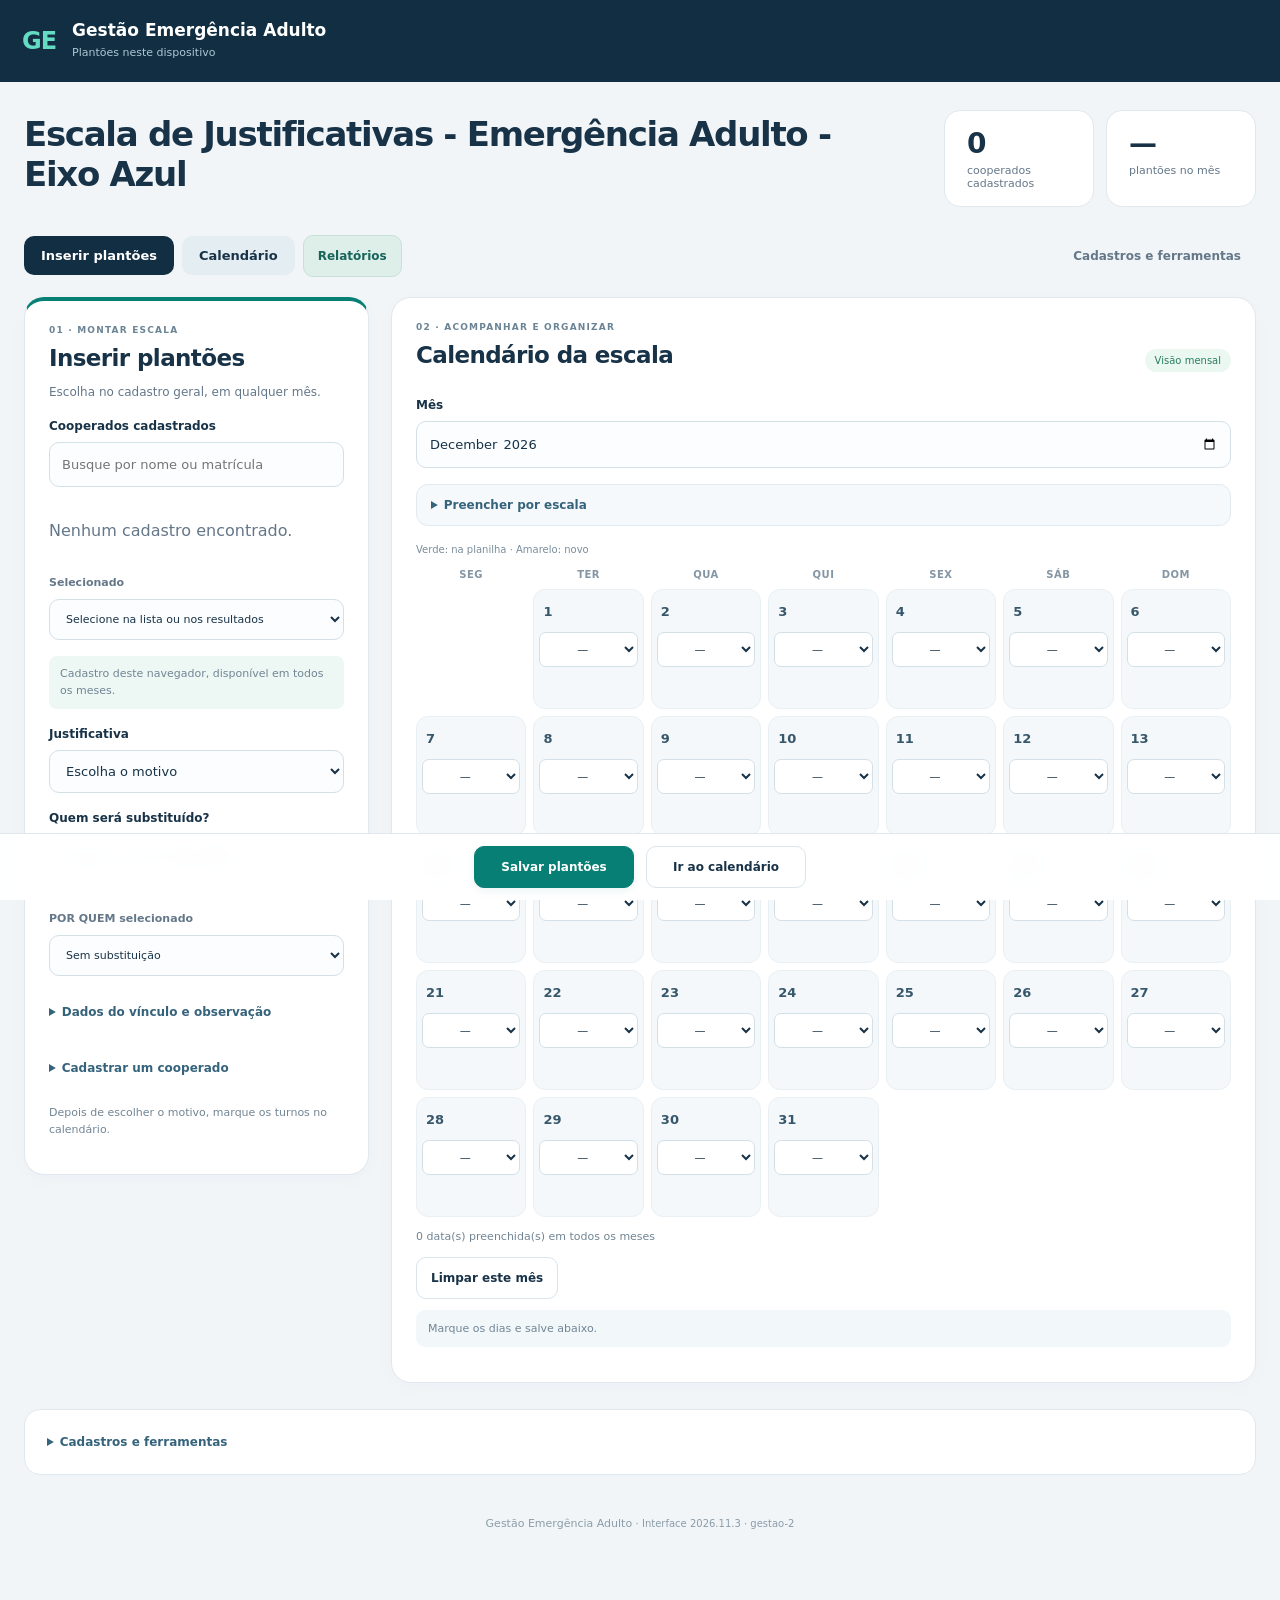
==== commit 8b625452: "Adiciona relatórios filtrados com gráficos e exportação Excel CSV e PDF" ====
--- a/index.html
+++ b/index.html
@@ -1,3 +1,19 @@
 <!doctype html>
-<html lang="pt-BR"><head><meta charset="utf-8"><meta name="viewport" content="width=device-width,initial-scale=1"><meta name="theme-color" content="#16675e"><title>Escala de Justificativas - Emergência Adulto - Eixo Azul</title><link rel="manifest" href="manifest.webmanifest"><link rel="icon" href="icon.svg"><link rel="stylesheet" href="style.css"><script defer src="monthly.js"></script><script defer src="professionals.js"></script><script defer src="calendar.js"></script><script defer src="team.js"></script><script defer src="replacements.js"></script><script defer src="schedules.js"></script><script defer src="removals.js"></script><script defer src="app.js"></script></head>
-<body><header><div class="brand">GE<span>Gestão Emergência Adulto<small id="app-status">Plantões neste dispositivo</small></span></div><button id="install" hidden>Instalar</button></header><main><section class="page-intro"><div><h1>Escala de Justificativas - Emergência Adulto - Eixo Azul</h1></div><div class="overview"><div><strong id="overview-catalog">0</strong><span>cooperados cadastrados</span></div><div><strong id="overview-month">—</strong><span>plantões no mês</span></div></div></section><nav class="app-nav"><a href="#entry-panel">Inserir plantões</a><a href="#calendar-panel">Calendário</a><button id="open-tools" type="button">Cadastros e ferramentas</button></nav><form id="entry"><div class="workspace"><section class="card" id="entry-panel"><div class="section-kicker">01 · MONTAR ESCALA</div><h2 id="form-title">Inserir plantões</h2><p class="section-description">Escolha no cadastro geral, em qualquer mês.</p><label>Cooperados cadastrados<input type="search" id="professional-search" placeholder="Busque por nome ou matrícula" autocomplete="off"></label><div id="professional-results" class="picker-results"></div><label class="selected-label">Selecionado<select id="professional" required><option value="">Escolha um profissional</option></select></label><p id="catalog-status" class="hint" role="status">Cadastro deste navegador, disponível em todos os meses.</p><p id="profile-summary" class="hint"></p><label>Justificativa<select id="reason" required><option value="">Escolha o motivo</option></select></label><label for="replacement-search">Quem será substituído?<input id="replacement-search" type="search" placeholder="Busque na lista POR QUEM" autocomplete="off" aria-controls="replacement-results"></label><div id="replacement-results" class="picker-results" aria-live="polite"></div><p id="replacement-native-status" class="hint"></p><label class="selected-label">POR QUEM selecionado<select id="replacement" aria-label="Profissional substituído"><option value="">Sem substituição</option></select></label><details id="profile-details"><summary>Dados do vínculo e observação</summary><div class="metadata"><label>Matrícula<input id="registration" maxlength="30" placeholder="Opcional"></label><label>Cooperativa<select id="cooperative" required><option value="">Selecione</option><option>COOPEN</option><option>COOPISAUDE</option></select></label><label>Função<select id="category" required><option value="">Selecione</option><option value="ENFERMEIRO">Enfermeiro</option><option value="TÉCNICO DE ENFERMAGEM">Técnico de enfermagem</option></select></label></div><button id="catalog-save" type="button" class="secondary">Salvar cadastro do cooperado</button><label>Observação<textarea id="notes" rows="2" maxlength="2000" placeholder="Opcional"></textarea></label></details><details><summary>Cadastrar um cooperado</summary><div class="inline"><input id="new-professional" aria-label="Nome do novo profissional" placeholder="Nome completo" maxlength="120"><button type="button" id="add-professional">Adicionar</button></div></details><p class="hint">Depois de escolher o motivo, marque os turnos no calendário.</p><button type="button" id="cancel" class="secondary" hidden>Cancelar edição</button></section><section class="card" id="calendar-panel"><div class="section-kicker">02 · ACOMPANHAR E ORGANIZAR</div><div class="calendar-title"><h2>Calendário da escala</h2><span class="live-pill">Visão mensal</span></div><div id="calendar-views" class="segmented" hidden><button id="view-professional" type="button" aria-pressed="true">Por cooperado</button><button id="view-team" type="button" aria-pressed="false">Equipe do dia</button></div><div id="calendar-connection" hidden><label>Mês / aba da planilha<select id="shared-sheet"></select></label><button id="shared-load" type="button" class="secondary">Atualizar calendário</button><p id="calendar-sync" role="status"></p><details class="monthly-cooperators"><summary>Consultar quem já tem plantões neste mês</summary><label>Buscar cooperado no mês<input id="monthly-professional-search" type="search" placeholder="Digite o nome" autocomplete="off"></label><label>Cooperados com plantões no mês<select id="monthly-professional"><option value="">Carregue o mês primeiro</option></select></label><p id="monthly-professional-summary" class="hint" role="status"></p></details></div><label id="calendar-month-label">Mês<input id="calendar-month" type="month" required></label><details id="schedule-panel"><summary>Preencher por escala</summary><label>Padrão<select id="schedule-type"><optgroup label="Plantões de 12 horas"><option value="n12x36">N — 12×36, dias alternados</option><option value="mt12x36">MT — 12×36, dias alternados</option><option value="n1f2">N — 12×60, 1 noite e 2 folgas</option></optgroup><optgroup label="Plantões de 24 horas"><option value="shift24x48">24×48 — MTN a cada 3 dias</option><option value="shift24x72">24×72 — MTN a cada 4 dias</option></optgroup><optgroup label="Dias de trabalho e folga"><option value="cycle5x2">5×2 — cinco dias e duas folgas</option><option value="cycle6x1">6×1 — seis dias e uma folga</option><option value="cycle4x2">4×2 — quatro dias e duas folgas</option><option value="custom-cycle">Ciclo personalizado</option></optgroup><optgroup label="Semanas fixas e alternadas"><option value="mt-alternating">MT — Seg/Qua/Sex ↔ Ter/Qui</option><option value="weekly">Dias fixos da semana</option></optgroup></select></label><div class="month-filters"><label>Data inicial<input id="schedule-start" type="date"></label><label>Data final<input id="schedule-end" type="date"></label></div><label id="schedule-anchor-label">Data-base do ciclo<input id="schedule-anchor" type="date"></label><p class="hint">Use a mesma data-base nos meses seguintes para manter a sequência. Nos ciclos, ela marca um dia de trabalho; no MT alternado, define a semana 1 ou 2.</p><label id="schedule-phase-label" hidden>Semana da data-base<select id="schedule-phase"><option value="1">Semana 1 — Seg/Qua/Sex</option><option value="2">Semana 2 — Ter/Qui</option></select></label><div id="schedule-cycle-controls" class="month-filters" hidden><label>Dias de trabalho<input id="schedule-work-days" type="number" min="1" max="14" value="5"></label><label>Dias de folga<input id="schedule-rest-days" type="number" min="1" max="14" value="2"></label></div><div id="schedule-weekly" hidden><label>Turno<select id="schedule-shift"><option>M</option><option>T</option><option>MT</option><option>N</option><option>9C</option></select></label><fieldset id="schedule-weekdays" class="weekday-choices"><legend>Dias da semana</legend><label><input type="checkbox" name="schedule-weekday" value="1">Seg</label><label><input type="checkbox" name="schedule-weekday" value="2">Ter</label><label><input type="checkbox" name="schedule-weekday" value="3">Qua</label><label><input type="checkbox" name="schedule-weekday" value="4">Qui</label><label><input type="checkbox" name="schedule-weekday" value="5">Sex</label><label><input type="checkbox" name="schedule-weekday" value="6">Sáb</label><label><input type="checkbox" name="schedule-weekday" value="0">Dom</label></fieldset></div><button id="schedule-preview" type="button" class="secondary">Conferir escala</button><p id="schedule-summary" role="status"></p><div class="table-scroll"><table id="schedule-table"></table></div><button id="schedule-apply" type="button" class="primary" disabled>Aplicar seleções no calendário</button><p class="hint">A prévia não altera a planilha. Dias já preenchidos são preservados. Confira antes de enviar.</p></details><button id="send-pending" type="button" class="primary" hidden disabled>Enviar seleções do mês</button><p class="calendar-legend">Verde: na planilha · Amarelo: novo<span id="removal-legend" hidden> · Vermelho: selecionado para remoção</span></p><p id="team-quantitative-note" class="hint" hidden>Quantitativo por dia: total de nomes únicos e equipe por turno. E = enfermeiros · TE = técnicos. MT também está incluído em M e T.</p><div class="calendar-week" aria-hidden="true"><span>Seg</span><span>Ter</span><span>Qua</span><span>Qui</span><span>Sex</span><span>Sáb</span><span>Dom</span></div><div id="calendar-grid" class="calendar-grid"></div><section id="day-team" class="day-team" hidden aria-labelledby="day-team-title"><div class="team-heading"><div><p class="eyebrow">EQUIPE ESCALADA</p><h3 id="day-team-title"></h3></div><button id="team-close" type="button" class="secondary" aria-label="Fechar equipe do dia">Fechar</button></div><p id="team-summary" class="hint" role="status"></p><div id="team-totals" class="team-totals" aria-label="Quantitativo da equipe"></div><div id="team-filters" class="team-filters" aria-label="Filtrar equipe por turno"></div><div id="team-list"></div><p class="hint">MT e MTN aparecem no filtro MT, em M e em T; as combinações com N também aparecem na noite. 9C tem filtro próprio. O total conta cada nome uma vez, mesmo quando participa de vários turnos.</p></section><p id="calendar-count" class="hint"></p><button id="clear-calendar" type="button" class="secondary">Limpar seleções</button><p id="calendar-instruction" class="hint">Marque os dias e salve abaixo.</p><details id="remote-details" hidden open><summary id="remote-details-summary">Plantões e justificativas do cooperado</summary><div id="shared-records"></div></details><details id="removal-panel" hidden><summary>Remover plantões por lista</summary><p>Cole a tabela inteira de <strong>seis ou oito colunas</strong>, ou NOME; DATA; TURNO. A leitura identifica data, nome e turno; títulos e cabeçalhos são ignorados.</p><label>Lista para remoção<textarea id="removal-text" rows="5" maxlength="1048576" placeholder="DATA&#9;NOME&#9;SETOR&#9;TURNO&#9;FUNÇÃO&#9;COOPERATIVA&#10;15/10/2026&#9;Nome do profissional&#9;Setor&#9;T&#9;Função&#9;Cooperativa"></textarea></label><p class="hint">Use datas completas para consultar outros meses. Datas sem ano usam o ano do calendário; apenas o dia usa o mês carregado. O turno precisa ser exatamente igual ao da célula: M não remove MT.</p><div class="tools"><label class="file-button">Abrir TXT/CSV<input id="removal-file" type="file" accept=".txt,.csv,.tsv,text/plain,text/csv" hidden></label><button id="removal-review" type="button" class="secondary">Conferir lista na planilha</button><button id="removal-execute" type="button" class="danger" disabled>Remover selecionados</button></div><p id="removal-summary" role="status" aria-live="polite">Confira a lista antes de remover.</p><div id="removal-results" class="removal-results"></div><p class="hint">Se houver mais de um registro com o mesmo nome, data e turno, escolha o vínculo e a justificativa na prévia. A remoção limpa somente as células dos plantões selecionados.</p></details></section></div></form><details id="tools-panel" class="tools-panel"><summary>Cadastros e ferramentas</summary><details id="tool-history"><summary>Histórico de registros locais <span id="count" class="badge">0 registros</span></summary><input type="search" id="search" aria-label="Buscar no histórico" placeholder="Buscar profissional ou data"><div id="records"></div></details><details id="tool-cadastros"><summary>Cadastro geral e importação</summary><p>Os cooperados deste cadastro ficam disponíveis mesmo em meses sem plantões.</p><button id="catalog-refresh" disabled type="button" class="secondary">Sincronizar cadastro com a planilha</button><section class="card bulk"><h2>Importar profissionais em lote</h2><p>Cole a lista copiada da planilha ou abra um arquivo TXT/CSV. Colunas: matrícula, nome, categoria e cooperativa.</p><label>Lista de profissionais<textarea id="bulk-text" rows="5" placeholder="MAT&#9;PROFISSIONAL DE ENFERMAGEM&#9;CATEGORIA&#9;COOPERATIVA"></textarea></label><div class="tools"><label class="file-button">Abrir TXT/CSV<input type="file" id="bulk-file" accept=".txt,.csv,.tsv,text/plain,text/csv" hidden></label><button id="bulk-review" class="secondary">Conferir lista</button><button id="bulk-import" class="primary" disabled>Importar cadastros novos</button></div><p id="bulk-summary" role="status"></p><p id="bulk-warning" class="hint"></p><div class="table-scroll"><table id="bulk-table"></table></div></section><section class="card bulk"><h2>Cadastro separado — POR QUEM</h2><p>Importe os nomes das pessoas substituídas, um por linha. Esta lista é independente dos cooperados acionados.</p><label>Nomes<textarea id="replacement-text" rows="5" placeholder="Um nome por linha"></textarea></label><div class="tools"><label class="file-button">Abrir lista TXT<input id="replacement-file" type="file" accept=".txt,text/plain" hidden></label><button id="replacement-review" class="secondary">Conferir nomes</button><button id="replacement-import" class="primary" disabled>Adicionar nomes à lista POR QUEM</button></div><p id="replacement-summary" role="status"></p><div class="table-scroll"><table id="replacement-table"></table></div></section></details><details id="tool-export"><summary>Copiar ou exportar registros locais</summary><section class="card monthly"><h2>Copiar para a planilha</h2><p>Escolha o mês e a função para gerar as linhas do bloco correspondente na planilha compartilhada.</p><div class="month-filters"><label>Mês<input type="month" id="month" required></label><label>Bloco<select id="month-category"><option value="ENFERMEIRO">Enfermeiros</option><option value="TÉCNICO DE ENFERMAGEM">Técnicos de enfermagem</option></select></label></div><p id="monthly-summary" class="hint"></p><p id="monthly-warning" role="alert"></p><div class="tools"><button id="copy-month" class="primary">Copiar linhas para colar</button><button id="download-month" class="secondary">Baixar planilha CSV</button></div><p class="hint">Na aba do mês, selecione a coluna A de uma linha vazia no bloco da função escolhida e cole. A cópia começa pela matrícula, sem cabeçalho, e termina nos dias: preserva as colunas CHD, CHN e CH. Não cole sobre registros existentes. As horas aparecem no CSV para conferência.</p><details><summary>Conferir grade mensal</summary><div class="table-scroll"><table id="monthly-table"></table></div></details><label id="copy-fallback-label" hidden>Copie manualmente o conteúdo abaixo<textarea id="copy-fallback" rows="6" readonly></textarea></label></section><button id="csv" type="button" class="secondary">Exportar lista simples CSV</button></details><details id="tool-backup"><summary>Backup e restauração</summary><p class="hint">Os cadastros locais ficam neste navegador. Faça backup para transferir entre dispositivos.</p><div class="tools"><button id="backup" type="button" class="secondary">Fazer backup</button><label class="file-button">Restaurar backup<input type="file" id="restore" accept="application/json,.json" hidden></label></div></details><details id="tool-connection"><summary>Configuração da conexão</summary><label>Usar<select id="calendar-mode"><option value="local">Registros deste dispositivo</option><option value="sheet" disabled>Planilha compartilhada</option></select></label><p id="shared-status">Para acessar a planilha, use a implantação Google Apps Script autorizada com sua conta.</p><details id="shared-help"><summary>Como conectar</summary><p>Veja as instruções da pasta google-apps-script no GitHub. Configure primeiro na cópia de teste, executando como o usuário que acessa.</p></details></details></details><footer>Gestão Emergência Adulto <span>· Interface 2026.11.2 · gestao-2</span></footer></main><div class="action-dock"><button id="save-local" form="entry" type="submit" class="primary">Salvar plantões</button><button type="button" id="calendar-jump" class="secondary">Ir ao calendário</button></div><dialog id="shift-editor" aria-labelledby="shift-editor-title"><form id="shift-editor-form"><h2 id="shift-editor-title">Alterar turno existente</h2><p id="shift-editor-record"></p><p id="shift-editor-reason"></p><p id="shift-editor-replacement"></p><p id="shift-editor-link" class="hint"></p><label>Novo turno<select id="shift-editor-code" required></select></label><p class="hint">A alteração preserva a justificativa, o POR QUEM e os dados do vínculo.</p><div class="tools"><button id="shift-editor-save" type="submit" class="primary">Salvar alteração</button><button id="shift-editor-cancel" type="button" class="secondary">Cancelar</button><button id="shift-editor-delete" type="button" class="danger">Excluir plantão</button></div></form></dialog><div id="message" role="status" aria-live="polite" hidden></div></body></html>+<html lang="pt-BR"><head><meta charset="utf-8"><meta name="viewport" content="width=device-width,initial-scale=1"><meta name="theme-color" content="#16675e"><title>Escala de Justificativas - Emergência Adulto - Eixo Azul</title><link rel="manifest" href="manifest.webmanifest"><link rel="icon" href="icon.svg"><link rel="stylesheet" href="style.css"><script defer src="monthly.js"></script><script defer src="professionals.js"></script><script defer src="calendar.js"></script><script defer src="team.js"></script><script defer src="replacements.js"></script><script defer src="schedules.js"></script><script defer src="removals.js"></script><script defer src="reports.js"></script><script defer src="report-xlsx.js"></script><script defer src="app.js"></script><script defer src="report-ui.js"></script></head>
+<body><header><div class="brand">GE<span>Gestão Emergência Adulto<small id="app-status">Plantões neste dispositivo</small></span></div><button id="install" hidden>Instalar</button></header><main><section class="page-intro"><div><h1>Escala de Justificativas - Emergência Adulto - Eixo Azul</h1></div><div class="overview"><div><strong id="overview-catalog">0</strong><span>cooperados cadastrados</span></div><div><strong id="overview-month">—</strong><span>plantões no mês</span></div></div></section><nav class="app-nav"><a href="#entry-panel">Inserir plantões</a><a href="#calendar-panel">Calendário</a><button id="open-reports" type="button" aria-expanded="false">Relatórios</button><button id="open-tools" type="button">Cadastros e ferramentas</button></nav><form id="entry"><div class="workspace"><section class="card" id="entry-panel"><div class="section-kicker">01 · MONTAR ESCALA</div><h2 id="form-title">Inserir plantões</h2><p class="section-description">Escolha no cadastro geral, em qualquer mês.</p><label>Cooperados cadastrados<input type="search" id="professional-search" placeholder="Busque por nome ou matrícula" autocomplete="off"></label><div id="professional-results" class="picker-results"></div><label class="selected-label">Selecionado<select id="professional" required><option value="">Escolha um profissional</option></select></label><p id="catalog-status" class="hint" role="status">Cadastro deste navegador, disponível em todos os meses.</p><p id="profile-summary" class="hint"></p><label>Justificativa<select id="reason" required><option value="">Escolha o motivo</option></select></label><label for="replacement-search">Quem será substituído?<input id="replacement-search" type="search" placeholder="Busque na lista POR QUEM" autocomplete="off" aria-controls="replacement-results"></label><div id="replacement-results" class="picker-results" aria-live="polite"></div><p id="replacement-native-status" class="hint"></p><label class="selected-label">POR QUEM selecionado<select id="replacement" aria-label="Profissional substituído"><option value="">Sem substituição</option></select></label><details id="profile-details"><summary>Dados do vínculo e observação</summary><div class="metadata"><label>Matrícula<input id="registration" maxlength="30" placeholder="Opcional"></label><label>Cooperativa<select id="cooperative" required><option value="">Selecione</option><option>COOPEN</option><option>COOPISAUDE</option></select></label><label>Função<select id="category" required><option value="">Selecione</option><option value="ENFERMEIRO">Enfermeiro</option><option value="TÉCNICO DE ENFERMAGEM">Técnico de enfermagem</option></select></label></div><button id="catalog-save" type="button" class="secondary">Salvar cadastro do cooperado</button><label>Observação<textarea id="notes" rows="2" maxlength="2000" placeholder="Opcional"></textarea></label></details><details><summary>Cadastrar um cooperado</summary><div class="inline"><input id="new-professional" aria-label="Nome do novo profissional" placeholder="Nome completo" maxlength="120"><button type="button" id="add-professional">Adicionar</button></div></details><p class="hint">Depois de escolher o motivo, marque os turnos no calendário.</p><button type="button" id="cancel" class="secondary" hidden>Cancelar edição</button></section><section class="card" id="calendar-panel"><div class="section-kicker">02 · ACOMPANHAR E ORGANIZAR</div><div class="calendar-title"><h2>Calendário da escala</h2><span class="live-pill">Visão mensal</span></div><div id="calendar-views" class="segmented" hidden><button id="view-professional" type="button" aria-pressed="true">Por cooperado</button><button id="view-team" type="button" aria-pressed="false">Equipe do dia</button></div><div id="calendar-connection" hidden><label>Mês / aba da planilha<select id="shared-sheet"></select></label><button id="shared-load" type="button" class="secondary">Atualizar calendário</button><p id="calendar-sync" role="status"></p><details class="monthly-cooperators"><summary>Consultar quem já tem plantões neste mês</summary><label>Buscar cooperado no mês<input id="monthly-professional-search" type="search" placeholder="Digite o nome" autocomplete="off"></label><label>Cooperados com plantões no mês<select id="monthly-professional"><option value="">Carregue o mês primeiro</option></select></label><p id="monthly-professional-summary" class="hint" role="status"></p></details></div><label id="calendar-month-label">Mês<input id="calendar-month" type="month" required></label><details id="schedule-panel"><summary>Preencher por escala</summary><label>Padrão<select id="schedule-type"><optgroup label="Plantões de 12 horas"><option value="n12x36">N — 12×36, dias alternados</option><option value="mt12x36">MT — 12×36, dias alternados</option><option value="n1f2">N — 12×60, 1 noite e 2 folgas</option></optgroup><optgroup label="Plantões de 24 horas"><option value="shift24x48">24×48 — MTN a cada 3 dias</option><option value="shift24x72">24×72 — MTN a cada 4 dias</option></optgroup><optgroup label="Dias de trabalho e folga"><option value="cycle5x2">5×2 — cinco dias e duas folgas</option><option value="cycle6x1">6×1 — seis dias e uma folga</option><option value="cycle4x2">4×2 — quatro dias e duas folgas</option><option value="custom-cycle">Ciclo personalizado</option></optgroup><optgroup label="Semanas fixas e alternadas"><option value="mt-alternating">MT — Seg/Qua/Sex ↔ Ter/Qui</option><option value="weekly">Dias fixos da semana</option></optgroup></select></label><div class="month-filters"><label>Data inicial<input id="schedule-start" type="date"></label><label>Data final<input id="schedule-end" type="date"></label></div><label id="schedule-anchor-label">Data-base do ciclo<input id="schedule-anchor" type="date"></label><p class="hint">Use a mesma data-base nos meses seguintes para manter a sequência. Nos ciclos, ela marca um dia de trabalho; no MT alternado, define a semana 1 ou 2.</p><label id="schedule-phase-label" hidden>Semana da data-base<select id="schedule-phase"><option value="1">Semana 1 — Seg/Qua/Sex</option><option value="2">Semana 2 — Ter/Qui</option></select></label><div id="schedule-cycle-controls" class="month-filters" hidden><label>Dias de trabalho<input id="schedule-work-days" type="number" min="1" max="14" value="5"></label><label>Dias de folga<input id="schedule-rest-days" type="number" min="1" max="14" value="2"></label></div><div id="schedule-weekly" hidden><label>Turno<select id="schedule-shift"><option>M</option><option>T</option><option>MT</option><option>N</option><option>9C</option></select></label><fieldset id="schedule-weekdays" class="weekday-choices"><legend>Dias da semana</legend><label><input type="checkbox" name="schedule-weekday" value="1">Seg</label><label><input type="checkbox" name="schedule-weekday" value="2">Ter</label><label><input type="checkbox" name="schedule-weekday" value="3">Qua</label><label><input type="checkbox" name="schedule-weekday" value="4">Qui</label><label><input type="checkbox" name="schedule-weekday" value="5">Sex</label><label><input type="checkbox" name="schedule-weekday" value="6">Sáb</label><label><input type="checkbox" name="schedule-weekday" value="0">Dom</label></fieldset></div><button id="schedule-preview" type="button" class="secondary">Conferir escala</button><p id="schedule-summary" role="status"></p><div class="table-scroll"><table id="schedule-table"></table></div><button id="schedule-apply" type="button" class="primary" disabled>Aplicar seleções no calendário</button><p class="hint">A prévia não altera a planilha. Dias já preenchidos são preservados. Confira antes de enviar.</p></details><button id="send-pending" type="button" class="primary" hidden disabled>Enviar seleções do mês</button><p class="calendar-legend">Verde: na planilha · Amarelo: novo<span id="removal-legend" hidden> · Vermelho: selecionado para remoção</span></p><p id="team-quantitative-note" class="hint" hidden>Quantitativo por dia: total de nomes únicos e equipe por turno. E = enfermeiros · TE = técnicos. MT também está incluído em M e T.</p><div class="calendar-week" aria-hidden="true"><span>Seg</span><span>Ter</span><span>Qua</span><span>Qui</span><span>Sex</span><span>Sáb</span><span>Dom</span></div><div id="calendar-grid" class="calendar-grid"></div><section id="day-team" class="day-team" hidden aria-labelledby="day-team-title"><div class="team-heading"><div><p class="eyebrow">EQUIPE ESCALADA</p><h3 id="day-team-title"></h3></div><button id="team-report" type="button" class="secondary">Relatório deste dia</button><button id="team-close" type="button" class="secondary" aria-label="Fechar equipe do dia">Fechar</button></div><p id="team-summary" class="hint" role="status"></p><div id="team-totals" class="team-totals" aria-label="Quantitativo da equipe"></div><div id="team-filters" class="team-filters" aria-label="Filtrar equipe por turno"></div><div id="team-list"></div><p class="hint">MT e MTN aparecem no filtro MT, em M e em T; as combinações com N também aparecem na noite. 9C tem filtro próprio. O total conta cada nome uma vez, mesmo quando participa de vários turnos.</p></section><p id="calendar-count" class="hint"></p><button id="clear-calendar" type="button" class="secondary">Limpar seleções</button><p id="calendar-instruction" class="hint">Marque os dias e salve abaixo.</p><details id="remote-details" hidden open><summary id="remote-details-summary">Plantões e justificativas do cooperado</summary><div id="shared-records"></div></details><details id="removal-panel" hidden><summary>Remover plantões por lista</summary><p>Cole a tabela inteira de <strong>seis ou oito colunas</strong>, ou NOME; DATA; TURNO. A leitura identifica data, nome e turno; títulos e cabeçalhos são ignorados.</p><label>Lista para remoção<textarea id="removal-text" rows="5" maxlength="1048576" placeholder="DATA&#9;NOME&#9;SETOR&#9;TURNO&#9;FUNÇÃO&#9;COOPERATIVA&#10;15/10/2026&#9;Nome do profissional&#9;Setor&#9;T&#9;Função&#9;Cooperativa"></textarea></label><p class="hint">Use datas completas para consultar outros meses. Datas sem ano usam o ano do calendário; apenas o dia usa o mês carregado. O turno precisa ser exatamente igual ao da célula: M não remove MT.</p><div class="tools"><label class="file-button">Abrir TXT/CSV<input id="removal-file" type="file" accept=".txt,.csv,.tsv,text/plain,text/csv" hidden></label><button id="removal-review" type="button" class="secondary">Conferir lista na planilha</button><button id="removal-execute" type="button" class="danger" disabled>Remover selecionados</button></div><p id="removal-summary" role="status" aria-live="polite">Confira a lista antes de remover.</p><div id="removal-results" class="removal-results"></div><p class="hint">Se houver mais de um registro com o mesmo nome, data e turno, escolha o vínculo e a justificativa na prévia. A remoção limpa somente as células dos plantões selecionados.</p></details></section></div></form><section id="reports-panel" class="card reports-panel" hidden aria-labelledby="reports-title">
+<div class="report-heading"><h2 id="reports-title">Relatórios</h2><button id="close-reports" type="button" class="secondary">Fechar relatórios</button></div>
+<form id="report-form"><fieldset id="report-fields" class="report-fields">
+<div class="report-period"><label>Origem<select id="report-source"><option value="sheet">Planilha conectada</option><option value="local">Registros deste navegador</option></select></label><label>Período<select id="report-mode"><option value="month">Um mês</option><option value="day">Um dia específico</option><option value="months">Selecionar meses</option><option value="range">Intervalo de datas</option></select></label><label id="report-month-label">Mês<select id="report-month"></select></label><label id="report-day-label" hidden>Dia<input id="report-day" type="date"></label><label id="report-start-label" hidden>Data inicial<input id="report-start" type="date"></label><label id="report-end-label" hidden>Data final<input id="report-end" type="date"></label></div>
+<fieldset id="report-months-field" class="report-choice-field" hidden><legend>Meses do relatório</legend><div id="report-months" class="report-checklist"></div></fieldset>
+<div class="report-main-filters"><fieldset class="report-choice-field"><legend>Profissão</legend><div class="report-checklist"><label><input type="checkbox" name="report-category" value="ENFERMEIRO" checked>Enfermeiros</label><label><input type="checkbox" name="report-category" value="TÉCNICO DE ENFERMAGEM" checked>Técnicos de enfermagem</label></div></fieldset><fieldset class="report-choice-field"><legend>Turnos</legend><div id="report-shifts" class="report-checklist"></div><div class="report-check-actions"><button id="report-all-shifts" type="button" class="secondary">Todos</button><button id="report-clear-shifts" type="button" class="secondary">Limpar</button></div></fieldset></div>
+<details id="report-more-filters"><summary>Mais filtros: cooperado, cooperativa, justificativa, POR QUEM e dias da semana</summary><div class="report-filter-grid"><label>Cooperado ou matrícula<input id="report-professional" type="search" placeholder="Nome ou matrícula" autocomplete="off"></label><label>Cooperativa<select id="report-cooperative"><option value="">Todas</option></select></label><label>Justificativa<select id="report-reason"><option value="">Todas</option></select></label><label>POR QUEM<input id="report-replacement" type="search" placeholder="Nome da pessoa substituída" autocomplete="off"></label><label>Substituição<select id="report-substitution"><option value="any">Com ou sem substituição</option><option value="yes">Somente com POR QUEM preenchido</option><option value="no">Somente sem substituição</option></select></label><label>Como filtrar os turnos<select id="report-shift-mode"><option value="coverage">Incluir combinados: M inclui MT/MN/MTN</option><option value="exact">Somente o código exato da célula</option></select></label></div><fieldset class="report-choice-field"><legend>Dias da semana</legend><div id="report-weekdays" class="report-checklist"></div></fieldset></details>
+<div class="tools"><button id="report-generate" type="submit" class="primary">Gerar / atualizar relatório</button><button id="report-reset" type="button" class="secondary">Limpar filtros</button></div></fieldset></form>
+<p id="report-status" role="status" aria-live="polite">Escolha o período e gere o relatório. As consultas não alteram a escala.</p>
+<div id="report-output" hidden><p id="report-meta" class="hint"></p><p id="report-filter-description" class="report-filter-description"></p><div id="report-stale" class="report-warning" hidden>A escala mudou após a consulta. Gere o relatório novamente para atualizar os dados e liberar as exportações.</div><div id="report-warnings" class="report-warning" hidden></div><div id="report-kpis" class="report-kpis"></div>
+<div class="report-result-options"><label>Medida dos gráficos<select id="report-metric"><option value="hours">Horas registradas</option><option value="records">Plantões registrados</option></select></label><label>Agrupar resumo por<select id="report-group"><option value="professional">Cooperado</option><option value="day">Dia</option><option value="month">Mês</option><option value="category">Profissão</option><option value="code">Código do turno</option><option value="reason">Justificativa</option><option value="cooperative">Cooperativa</option><option value="replacement">POR QUEM</option><option value="weekday">Dia da semana</option></select></label></div>
+<div class="report-exports"><button id="report-xlsx" type="button" class="primary">Baixar Excel (.xlsx)</button><button id="report-csv-detail" type="button" class="secondary">CSV dos plantões</button><button id="report-csv-summary" type="button" class="secondary">CSV do resumo</button><button id="report-print" type="button" class="secondary">Imprimir / salvar PDF</button><button id="report-html" type="button" class="secondary">Baixar relatório com gráficos</button></div><label class="report-inline-check"><input id="report-include-details" type="checkbox">Incluir todos os plantões na versão impressa / HTML</label>
+<p class="hint">Horas correspondem ao plantão completo dos registros filtrados. Um MT vale 12h, mesmo ao filtrar M. Os gráficos de turnos usam o código registrado na célula. “Participação” representa a parcela da carga registrada, sem comparar com uma jornada contratual.</p>
+<div id="report-charts" class="report-charts"></div>
+<div class="report-table-heading"><h3 id="report-table-title">Resumo</h3><label>Exibir<select id="report-table-mode"><option value="summary">Resumo agrupado</option><option value="detail">Plantões detalhados</option></select></label></div><p id="report-table-count" class="hint"></p><div class="table-scroll report-table-scroll"><table id="report-table"></table></div><div class="report-pagination"><button id="report-prev" type="button" class="secondary">Anterior</button><span id="report-page" class="hint"></span><button id="report-next" type="button" class="secondary">Próxima</button></div><p class="hint">As exportações incluem todos os resultados filtrados, mesmo quando a tabela mostra apenas uma página.</p>
+</div></section>
+<details id="tools-panel" class="tools-panel"><summary>Cadastros e ferramentas</summary><details id="tool-history"><summary>Histórico de registros locais <span id="count" class="badge">0 registros</span></summary><input type="search" id="search" aria-label="Buscar no histórico" placeholder="Buscar profissional ou data"><div id="records"></div></details><details id="tool-cadastros"><summary>Cadastro geral e importação</summary><p>Os cooperados deste cadastro ficam disponíveis mesmo em meses sem plantões.</p><button id="catalog-refresh" disabled type="button" class="secondary">Sincronizar cadastro com a planilha</button><section class="card bulk"><h2>Importar profissionais em lote</h2><p>Cole a lista copiada da planilha ou abra um arquivo TXT/CSV. Colunas: matrícula, nome, categoria e cooperativa.</p><label>Lista de profissionais<textarea id="bulk-text" rows="5" placeholder="MAT&#9;PROFISSIONAL DE ENFERMAGEM&#9;CATEGORIA&#9;COOPERATIVA"></textarea></label><div class="tools"><label class="file-button">Abrir TXT/CSV<input type="file" id="bulk-file" accept=".txt,.csv,.tsv,text/plain,text/csv" hidden></label><button id="bulk-review" class="secondary">Conferir lista</button><button id="bulk-import" class="primary" disabled>Importar cadastros novos</button></div><p id="bulk-summary" role="status"></p><p id="bulk-warning" class="hint"></p><div class="table-scroll"><table id="bulk-table"></table></div></section><section class="card bulk"><h2>Cadastro separado — POR QUEM</h2><p>Importe os nomes das pessoas substituídas, um por linha. Esta lista é independente dos cooperados acionados.</p><label>Nomes<textarea id="replacement-text" rows="5" placeholder="Um nome por linha"></textarea></label><div class="tools"><label class="file-button">Abrir lista TXT<input id="replacement-file" type="file" accept=".txt,text/plain" hidden></label><button id="replacement-review" class="secondary">Conferir nomes</button><button id="replacement-import" class="primary" disabled>Adicionar nomes à lista POR QUEM</button></div><p id="replacement-summary" role="status"></p><div class="table-scroll"><table id="replacement-table"></table></div></section></details><details id="tool-export"><summary>Copiar ou exportar registros locais</summary><section class="card monthly"><h2>Copiar para a planilha</h2><p>Escolha o mês e a função para gerar as linhas do bloco correspondente na planilha compartilhada.</p><div class="month-filters"><label>Mês<input type="month" id="month" required></label><label>Bloco<select id="month-category"><option value="ENFERMEIRO">Enfermeiros</option><option value="TÉCNICO DE ENFERMAGEM">Técnicos de enfermagem</option></select></label></div><p id="monthly-summary" class="hint"></p><p id="monthly-warning" role="alert"></p><div class="tools"><button id="copy-month" class="primary">Copiar linhas para colar</button><button id="download-month" class="secondary">Baixar planilha CSV</button></div><p class="hint">Na aba do mês, selecione a coluna A de uma linha vazia no bloco da função escolhida e cole. A cópia começa pela matrícula, sem cabeçalho, e termina nos dias: preserva as colunas CHD, CHN e CH. Não cole sobre registros existentes. As horas aparecem no CSV para conferência.</p><details><summary>Conferir grade mensal</summary><div class="table-scroll"><table id="monthly-table"></table></div></details><label id="copy-fallback-label" hidden>Copie manualmente o conteúdo abaixo<textarea id="copy-fallback" rows="6" readonly></textarea></label></section><button id="csv" type="button" class="secondary">Exportar lista simples CSV</button></details><details id="tool-backup"><summary>Backup e restauração</summary><p class="hint">Os cadastros locais ficam neste navegador. Faça backup para transferir entre dispositivos.</p><div class="tools"><button id="backup" type="button" class="secondary">Fazer backup</button><label class="file-button">Restaurar backup<input type="file" id="restore" accept="application/json,.json" hidden></label></div></details><details id="tool-connection"><summary>Configuração da conexão</summary><label>Usar<select id="calendar-mode"><option value="local">Registros deste dispositivo</option><option value="sheet" disabled>Planilha compartilhada</option></select></label><p id="shared-status">Para acessar a planilha, use a implantação Google Apps Script autorizada com sua conta.</p><details id="shared-help"><summary>Como conectar</summary><p>Veja as instruções da pasta google-apps-script no GitHub. Configure primeiro na cópia de teste, executando como o usuário que acessa.</p></details></details></details><footer>Gestão Emergência Adulto <span>· Interface 2026.11.3 · gestao-2</span></footer></main><div class="action-dock"><button id="save-local" form="entry" type="submit" class="primary">Salvar plantões</button><button type="button" id="calendar-jump" class="secondary">Ir ao calendário</button></div><dialog id="shift-editor" aria-labelledby="shift-editor-title"><form id="shift-editor-form"><h2 id="shift-editor-title">Alterar turno existente</h2><p id="shift-editor-record"></p><p id="shift-editor-reason"></p><p id="shift-editor-replacement"></p><p id="shift-editor-link" class="hint"></p><label>Novo turno<select id="shift-editor-code" required></select></label><p class="hint">A alteração preserva a justificativa, o POR QUEM e os dados do vínculo.</p><div class="tools"><button id="shift-editor-save" type="submit" class="primary">Salvar alteração</button><button id="shift-editor-cancel" type="button" class="secondary">Cancelar</button><button id="shift-editor-delete" type="button" class="danger">Excluir plantão</button></div></form></dialog><div id="message" role="status" aria-live="polite" hidden></div></body></html>
--- a/style.css
+++ b/style.css
@@ -8,3 +8,7 @@
 .day-total{display:flex;align-items:center;justify-content:space-between;gap:4px;width:100%;min-height:40px;padding:6px 7px;background:#fff;border:1px solid #d9e8e2;color:#234d43;border-radius:8px;margin:3px 0}.day-total>span{padding:0!important;background:none!important;font-size:10px;font-weight:600}.day-total strong{font-size:22px;line-height:1.1;letter-spacing:-.5px}.day-role-counts{display:flex;justify-content:space-between;gap:4px;flex-wrap:wrap;font-size:9px;color:#55786e;padding:4px 2px 7px}.calendar-grid.team-view .day-turns{display:grid;grid-template-columns:1fr 1fr;gap:4px}.day-turns button.day-turn{display:flex;align-items:center;justify-content:space-between;gap:4px;min-height:28px;padding:4px 6px;border:1px solid #cce0d6;border-radius:6px;background:#e0f0e8;color:#335f50}.day-turns button.day-turn>span{font-size:10px;font-weight:650;padding:0;background:none}.day-turns button.day-turn>strong{font-size:15px;font-variant-numeric:tabular-nums;line-height:1.2}.day-turns button.day-turn[data-team-shift=MT]{background:#dbe9f6;border-color:#c5d8eb;color:#315d84}.day-turns button.day-turn.zero-count{background:#f3f6f7;border-color:#e5ebee;color:#91a2ac}.day-turns button.day-turn:hover{border-color:#6ba88e;background:#cde5d9}.team-totals{display:grid;grid-template-columns:repeat(3,minmax(0,1fr));gap:8px;margin:14px 0}.team-totals>div{background:#fff;border:1px solid #dde8ee;border-radius:11px;padding:12px}.team-totals strong{display:block;font-size:25px;line-height:1.1;color:#173d4d;font-variant-numeric:tabular-nums}.team-totals span{display:block;font-size:10px;color:#6c8292;margin-top:6px}.team-filters button{display:flex;align-items:center;justify-content:space-between;gap:12px;min-height:44px}.team-filters button strong{font-size:19px;line-height:1;font-variant-numeric:tabular-nums}.team-filters button span{font-size:11px}.team-filters button[aria-pressed=true] strong{color:#fff}#team-quantitative-note{padding:11px 13px;background:#edf5f8;border:1px solid #dce8ef;border-radius:9px;color:#507082}
 @media(max-width:1100px){.calendar-grid.team-view .day-turns{grid-template-columns:1fr}.day-total{padding:5px 3px}.day-total>span{font-size:8px}.day-total strong{font-size:20px}.day-role-counts{font-size:8px;gap:2px}.day-turns button.day-turn{padding:4px;min-height:26px}.day-turns button.day-turn>strong{font-size:14px}}
 @media(max-width:850px){.calendar-grid.team-view .calendar-day{padding:3px;min-height:225px}.day-total{flex-direction:column;gap:2px;min-height:45px;margin:2px 0 0;padding:4px 1px}.day-total strong{font-size:20px}.day-role-counts{gap:1px;justify-content:center;font-size:8px;padding:5px 0;min-height:29px}.day-role-counts span{white-space:nowrap}.day-turns button.day-turn{padding:4px 2px;gap:1px;min-height:28px}.day-turns button.day-turn>span{font-size:9px}.day-turns button.day-turn>strong{font-size:14px}.team-totals{gap:5px}.team-totals>div{padding:11px 8px}.team-totals strong{font-size:24px}.team-totals span{font-size:9px}.team-filters button{gap:9px;min-height:44px}.team-filters button span{font-size:10px}}
+/* Relatórios: filtros independentes da inserção e exportações completas. */
+.app-nav #open-reports{margin-left:0;background:#deefea;border-color:#c8e1d8;color:#176459}.reports-panel{margin-top:26px;scroll-margin-top:22px}.report-heading,.report-table-heading{display:flex;align-items:center;justify-content:space-between;gap:18px;flex-wrap:wrap}.report-heading h2{margin:0}.report-fields{border:0;padding:0;margin:18px 0 0;min-width:0}.report-period,.report-filter-grid{display:grid;grid-template-columns:repeat(3,minmax(0,1fr));gap:0 16px}.report-choice-field{border:1px solid #deeaed;border-radius:12px;padding:12px 14px;margin:12px 0;min-width:0}.report-choice-field legend{font-size:12px;font-weight:700;color:#47677a;padding:0 5px}.report-main-filters{display:grid;grid-template-columns:1fr 2fr;gap:16px}.report-checklist{display:flex;gap:10px 16px;flex-wrap:wrap}.report-checklist label,.report-inline-check{display:flex;align-items:center;gap:7px;font-size:12px;font-weight:500;margin:4px 0;cursor:pointer}.report-checklist input[type=checkbox],.report-inline-check input[type=checkbox]{appearance:auto;-webkit-appearance:checkbox;width:19px;height:19px;min-width:19px;flex:0 0 19px;padding:0;margin:0;border:initial;border-radius:0;background:initial;accent-color:#087f75}.report-check-actions{display:flex;gap:6px;margin-top:10px}.report-check-actions button{min-height:30px;padding:5px 10px;font-size:10px}#report-more-filters{border-top:1px solid #e2ebf0;border-bottom:1px solid #e2ebf0;padding:5px 0}#report-status{font-size:13px;background:#eef6f7;padding:12px 15px;border-radius:10px}.report-filter-description{font-size:11px;color:#587487;line-height:1.7;background:#f7fafb;padding:12px;border-radius:9px}.report-kpis{display:grid;grid-template-columns:repeat(6,minmax(0,1fr));gap:10px;margin:20px 0}.report-kpis>div{padding:17px 14px;background:#f4f9fa;border:1px solid #dce9ec;border-radius:13px}.report-kpis strong{display:block;font-size:27px;font-weight:750;line-height:1.1;letter-spacing:-.7px;color:#173f4b;font-variant-numeric:tabular-nums}.report-kpis span{font-size:10px;color:#6d8593;display:block;margin-top:9px;line-height:1.5}.report-result-options{display:flex;gap:16px;flex-wrap:wrap}.report-result-options label{min-width:210px;flex:1}.report-exports{display:flex;gap:8px;flex-wrap:wrap;margin:12px 0}.report-exports button{font-size:11px}.report-inline-check{margin:16px 0;font-size:11px}.report-warning{padding:12px 16px;background:#fff7e7;border:1px solid #e8ce98;border-radius:10px;margin:12px 0;font-size:12px;color:#795a26}.report-warning p{color:inherit;margin:5px 0}.report-charts{display:grid;grid-template-columns:1fr 1fr;gap:16px;margin:22px 0}.report-chart-card{border:1px solid #dfe9ef;border-radius:15px;padding:18px;min-width:0;background:#fff}.report-chart-card h3{font-size:14px;margin-bottom:18px;letter-spacing:-.1px}.report-bar-row{margin:13px 0}.report-bar-row>div{display:flex;align-items:baseline;justify-content:space-between;gap:14px;font-size:12px;line-height:1.4;margin-bottom:5px}.report-bar-row span{min-width:0;overflow-wrap:anywhere}.report-bar-row strong{flex-shrink:0;font-size:12px;color:#2b6b5c;font-variant-numeric:tabular-nums}.report-bar-row svg{display:block;width:100%;height:9px}.report-trend{width:100%;height:auto;min-height:180px}.report-trend text{font:11px Segoe UI,Arial,sans-serif;fill:#728998}.report-donut{display:flex;gap:20px;align-items:center;flex-wrap:wrap}.report-donut>svg{width:165px;flex:0 0 165px}.report-donut-total{fill:#183247;font-size:19px;font-weight:700}.report-donut p{font-size:12px}.report-donut strong{display:block;margin-top:5px;color:#335f71;font-size:12px}.report-donut i{width:10px;height:10px;border-radius:50%;display:inline-block;margin-right:6px}.report-chart-empty{padding:24px 0;font-size:12px;color:#8a9aa6}.report-table-heading{margin-top:25px}.report-table-heading h3{font-size:17px}.report-table-heading label{margin:0;min-width:210px}.report-table-scroll{max-height:520px;border:1px solid #e1e9ed;border-radius:9px}.report-table-scroll table{min-width:100%}.report-pagination{display:flex;align-items:center;justify-content:space-between;gap:10px;margin:14px 0}.report-pagination button{min-width:90px}.team-heading{flex-wrap:wrap}.team-heading #team-report{font-size:10px;min-height:36px;padding:8px 10px}
+@media(max-width:1100px){.report-kpis{grid-template-columns:repeat(3,minmax(0,1fr))}.report-period,.report-filter-grid{grid-template-columns:repeat(2,minmax(0,1fr))}}
+@media(max-width:650px){.reports-panel{padding:20px 14px}.report-heading{gap:10px}.report-heading h2{font-size:22px}.report-heading button{font-size:10px;min-height:36px;padding:8px 10px}.report-period,.report-filter-grid,.report-main-filters{grid-template-columns:1fr;gap:0}.report-main-filters>.report-choice-field{margin:8px 0}.report-checklist{gap:10px 13px}.report-checklist label{font-size:11px}.report-checklist input[type=checkbox]{width:21px;height:21px;min-width:21px;flex-basis:21px}.report-kpis{grid-template-columns:repeat(2,minmax(0,1fr));gap:8px}.report-kpis>div{padding:14px 11px}.report-kpis strong{font-size:27px}.report-kpis span{font-size:10px}.report-result-options label{min-width:100%}.report-exports button{flex:1;min-width:130px;font-size:10px;padding:10px}.report-charts{grid-template-columns:1fr;gap:12px}.report-chart-card{padding:15px}.report-bar-row>div{font-size:11px}.report-trend{min-height:145px}.report-donut{gap:12px}.report-donut>svg{width:130px;flex-basis:130px}.report-donut p{font-size:11px}.report-table-heading label{min-width:100%;margin-top:12px}.report-pagination button{min-width:75px;font-size:11px}}
